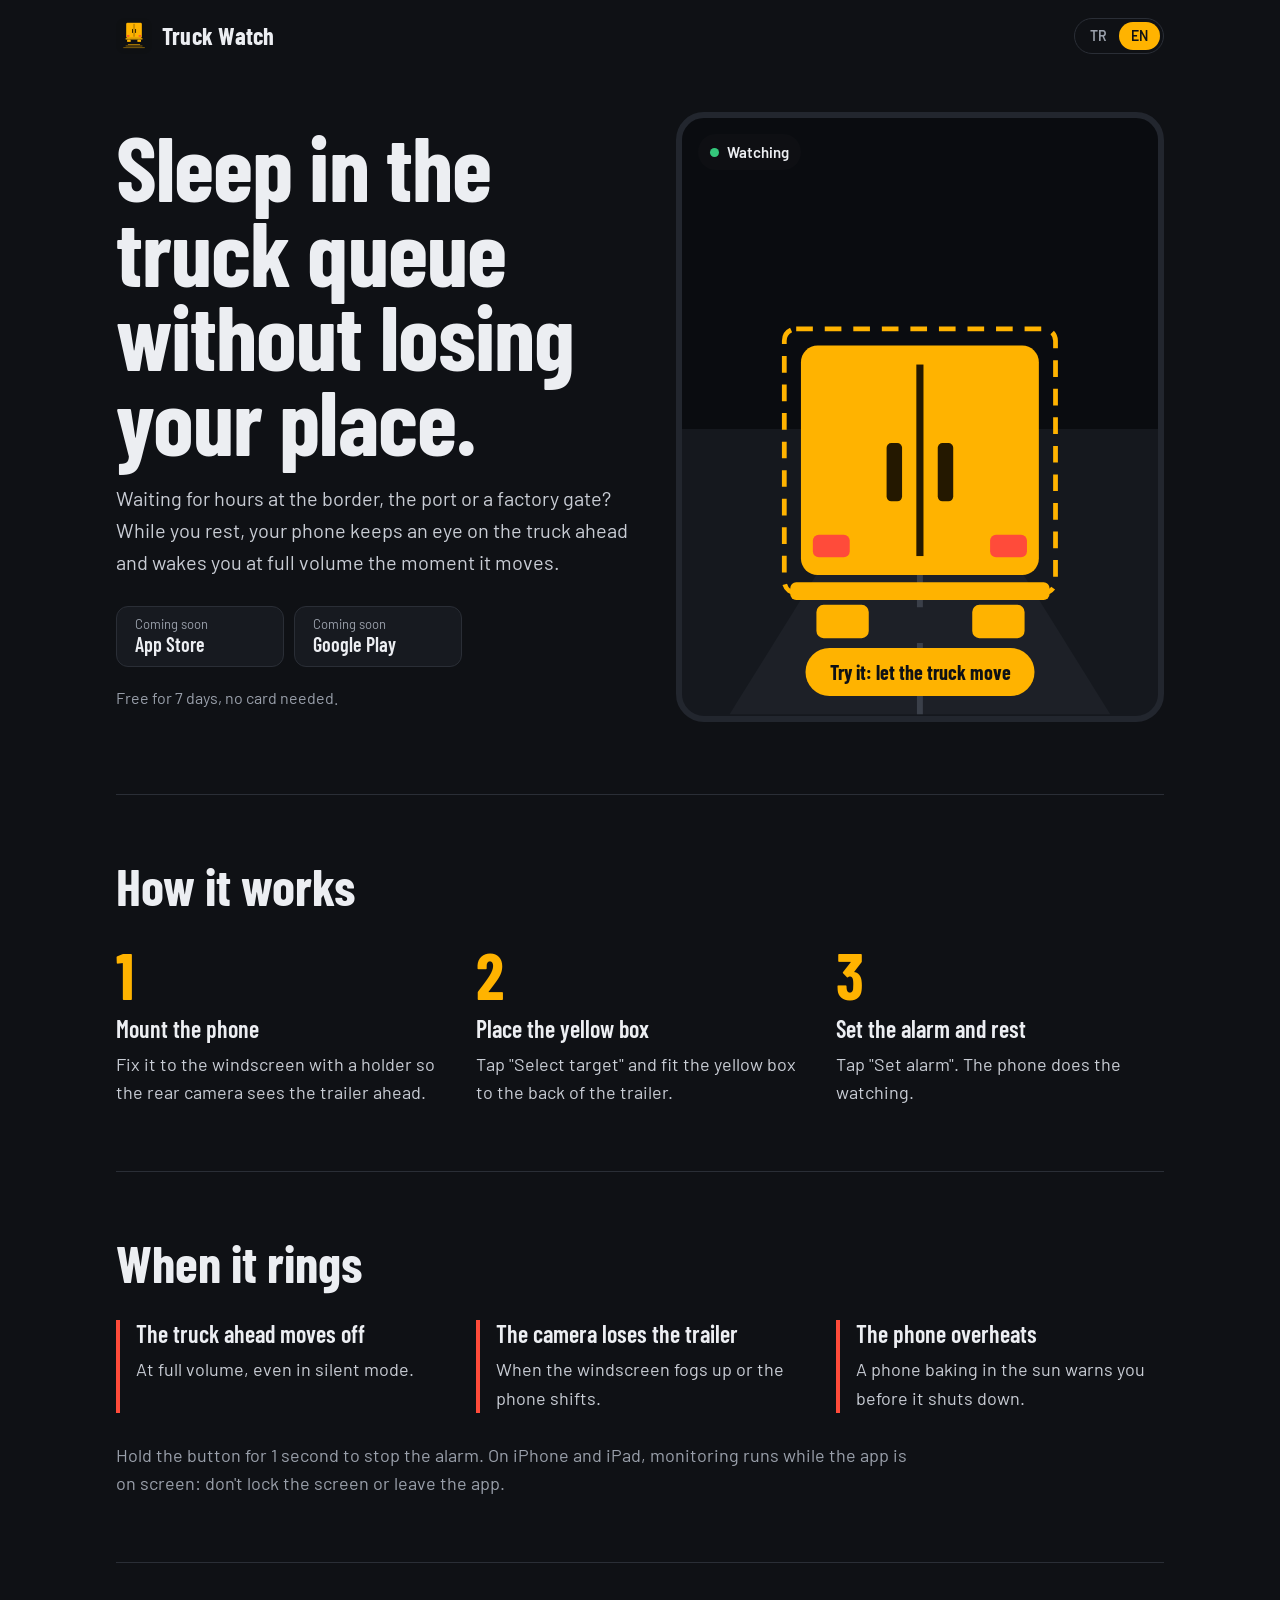
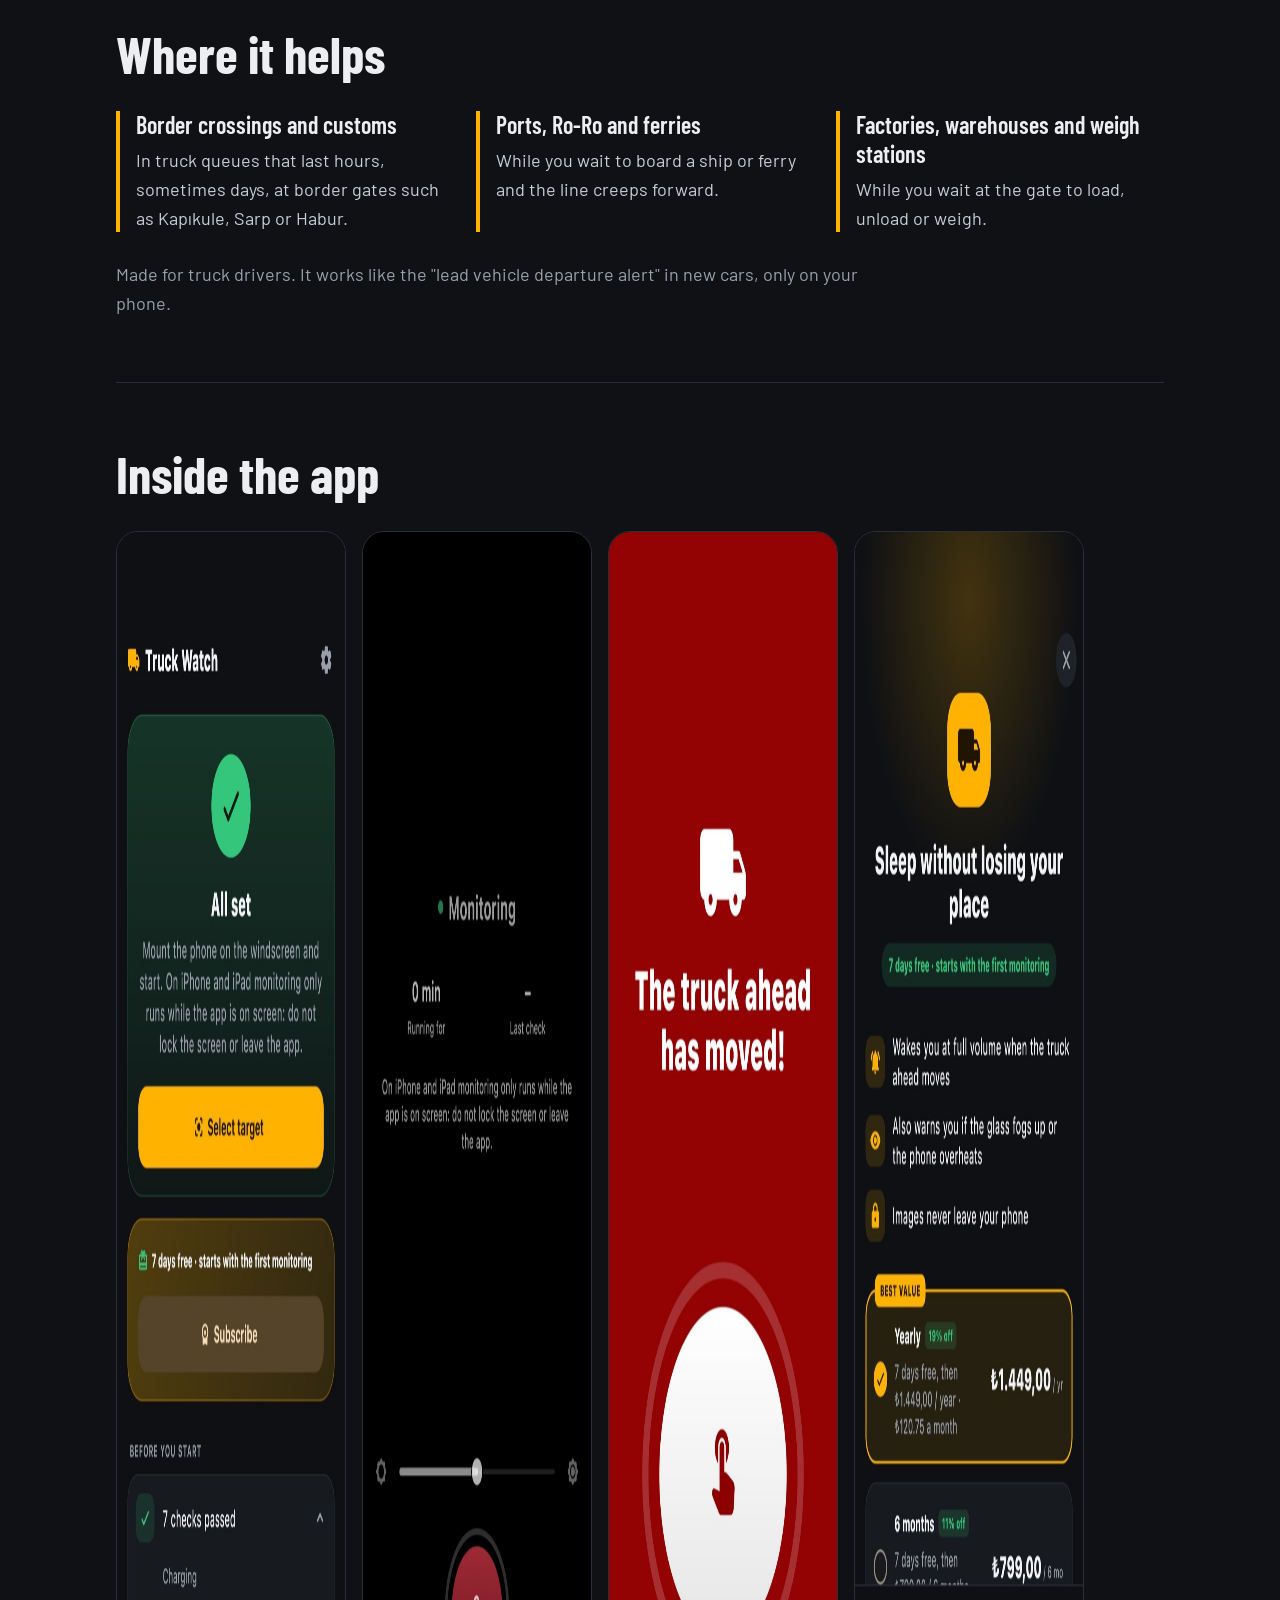
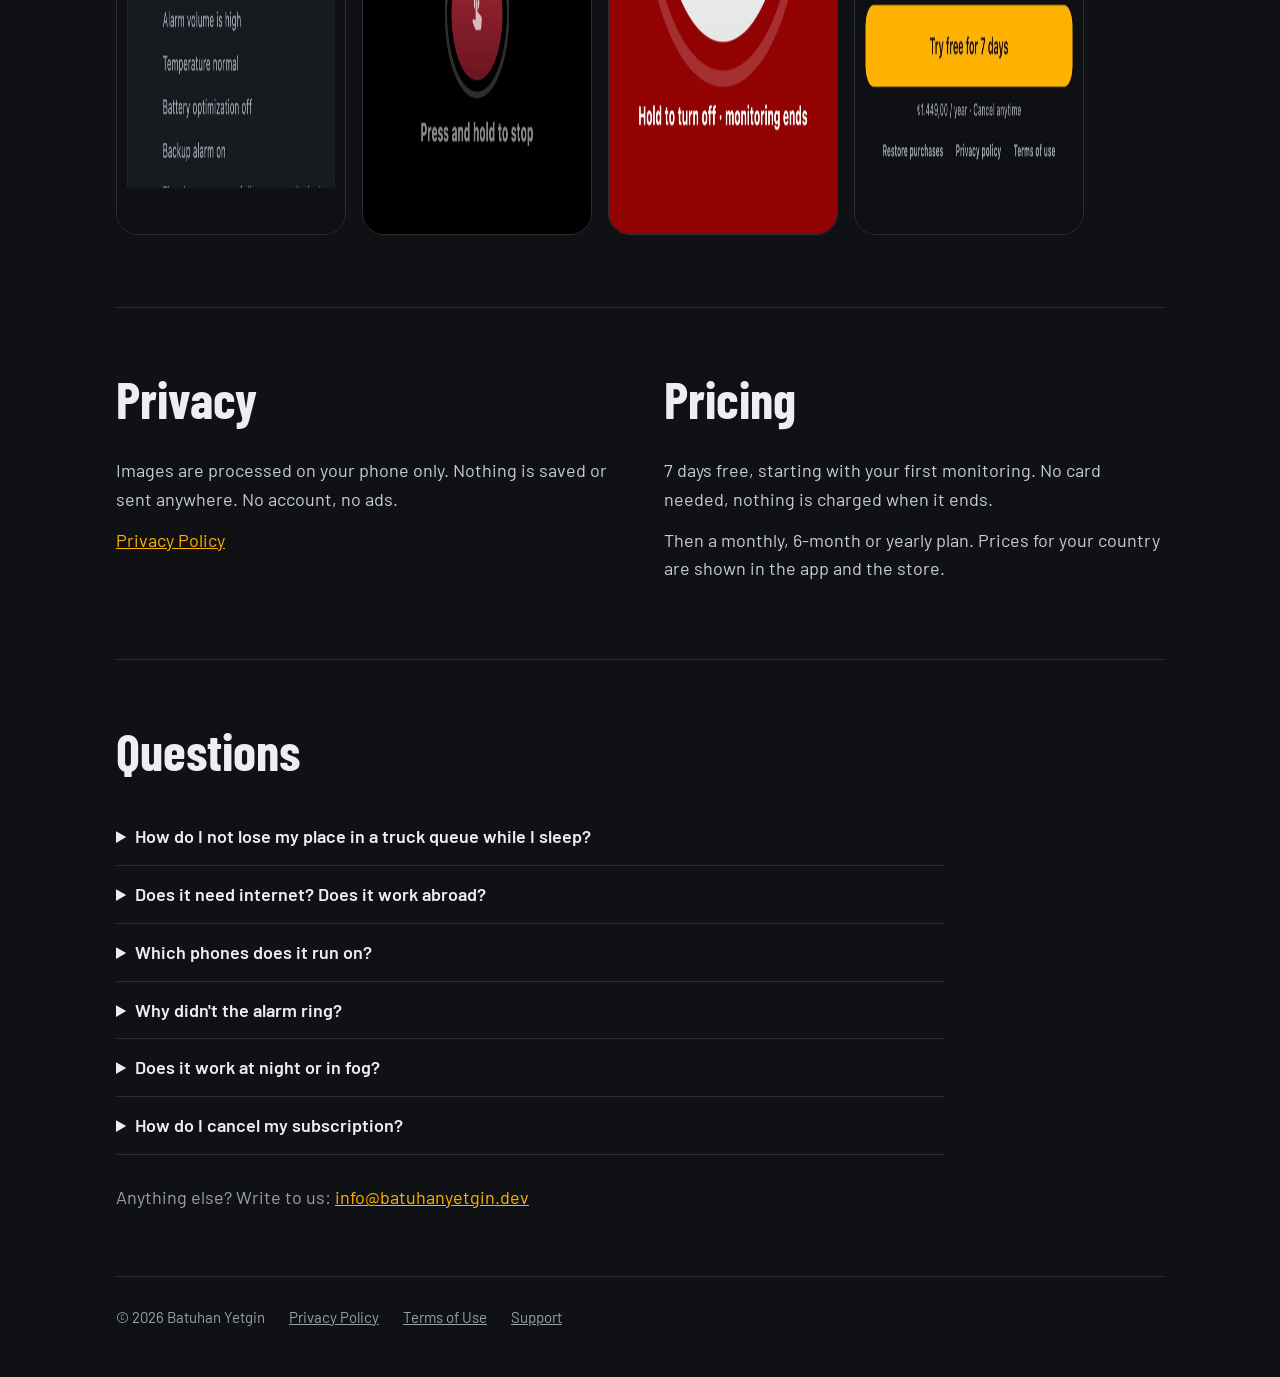
==== en/index.html @ f3105751 "SEO: TR ve EN ayrı sayfalar (hreflang), meta/OG etiketleri, JSON-LD, sitemap, robots, Nerelerde işe " ====
<!doctype html>
<html lang="en">
<head>
<meta charset="utf-8">
<meta name="viewport" content="width=device-width, initial-scale=1">
<title>Truck Watch: truck queue alarm that wakes you when the line moves</title>
<meta name="description" content="Waiting in a truck queue at the border, the port or a factory gate? Rest while your phone watches the truck ahead and wakes you at full volume the moment it moves. 7 days free.">
<link rel="canonical" href="https://tirsiratakip.com/en/">
<link rel="alternate" hreflang="tr" href="https://tirsiratakip.com/">
<link rel="alternate" hreflang="en" href="https://tirsiratakip.com/en/">
<link rel="alternate" hreflang="x-default" href="https://tirsiratakip.com/">
<meta property="og:type" content="website">
<meta property="og:locale" content="en_US">
<meta property="og:locale:alternate" content="tr_TR">
<meta property="og:site_name" content="Truck Watch">
<meta property="og:url" content="https://tirsiratakip.com/en/">
<meta property="og:title" content="Truck Watch: don't lose your place in line">
<meta property="og:description" content="Your phone watches the truck ahead and wakes you when it moves. For border, port and factory queues.">
<meta property="og:image" content="https://tirsiratakip.com/img/og-en.jpg">
<meta property="og:image:width" content="1024">
<meta property="og:image:height" content="500">
<meta name="twitter:card" content="summary_large_image">
<meta name="theme-color" content="#0f1115">
<link rel="icon" href="/favicon.png">
<link rel="apple-touch-icon" href="/apple-touch-icon.png">
<link rel="preconnect" href="https://fonts.googleapis.com">
<link rel="preconnect" href="https://fonts.gstatic.com" crossorigin>
<link href="https://fonts.googleapis.com/css2?family=Barlow+Condensed:wght@600;700&family=Barlow:wght@400;600&display=swap" rel="stylesheet">
<link rel="stylesheet" href="/style.css">
<script type="application/ld+json">
[{
  "@context": "https://schema.org",
  "@type": "MobileApplication",
  "name": "Truck Watch",
  "alternateName": ["Tır Sıra Takip", "Tır Takip"],
  "url": "https://tirsiratakip.com/en/",
  "image": "https://tirsiratakip.com/img/icon.png",
  "description": "An app that wakes truck drivers with a loud alarm when the vehicle ahead moves in a queue. For border, port and factory queues.",
  "applicationCategory": "UtilitiesApplication",
  "operatingSystem": "iOS 15+, Android 10+",
  "inLanguage": ["en", "tr"],
  "offers": {"@type": "Offer", "price": "0", "priceCurrency": "USD", "description": "7-day free trial, then a monthly, 6-month or yearly subscription"},
  "author": {"@type": "Person", "name": "Batuhan Yetgin"}
}, {
  "@context": "https://schema.org",
  "@type": "FAQPage",
  "mainEntity": [
    {"@type": "Question", "name": "How do I not lose my place in a truck queue while I sleep?",
     "acceptedAnswer": {"@type": "Answer", "text": "Mount your phone on the windscreen so the rear camera sees the truck ahead. Truck Watch watches the vehicle ahead and sounds a loud alarm the moment it moves, so you can rest without losing your place."}},
    {"@type": "Question", "name": "Does it need internet? Does it work abroad?",
     "acceptedAnswer": {"@type": "Answer", "text": "Monitoring works offline; images are processed on the phone. You don't need roaming at the border or abroad. Connecting once a week is enough to verify your subscription."}},
    {"@type": "Question", "name": "Which phones does it run on?",
     "acceptedAnswer": {"@type": "Answer", "text": "iPhone and iPad with iOS 15 or later, and Android 10 or later. On iPhone and iPad, monitoring runs while the app is on screen."}},
    {"@type": "Question", "name": "Why didn't the alarm ring?",
     "acceptedAnswer": {"@type": "Answer", "text": "Make sure the phone is charging, the volume is up and the yellow box sits on the trailer. The Before you start list in the app shows what is missing."}},
    {"@type": "Question", "name": "Does it work at night or in fog?",
     "acceptedAnswer": {"@type": "Answer", "text": "Darkness, fog or a dirty windscreen can weaken the image. If the camera loses sight of the trailer, the alarm rings to warn you."}},
    {"@type": "Question", "name": "How do I cancel my subscription?",
     "acceptedAnswer": {"@type": "Answer", "text": "On iPhone: Settings, your name, Subscriptions. On Android: Google Play, Profile, Payments and subscriptions. Cancellation takes effect at the end of the period."}}
  ]
}]
</script>
</head>
<body>
<div class="wrap">

<header class="bar">
  <a class="brand" href="/en/"><img src="/img/icon.png" alt="" width="36" height="36">Truck Watch</a>
  <nav class="lang" aria-label="Language"><a href="/" hreflang="tr" lang="tr">TR</a><a href="/en/" aria-current="page">EN</a></nav>
</header>

<main>
<div class="hero">
  <div>
    <h1>Sleep in the truck queue without losing your place.</h1>
    <p class="lede">Waiting for hours at the border, the port or a factory gate? While you rest, your phone keeps an eye on the truck ahead and wakes you at full volume the moment it moves.</p>
    <!-- Swap each span for <a class="store" href="..."> once the app is live in that store. -->
    <div class="stores">
      <span class="store"><small>Coming soon</small><b>App Store</b></span>
      <span class="store"><small>Coming soon</small><b>Google Play</b></span>
    </div>
    <p class="trial">Free for 7 days, no card needed.</p>
  </div>

  <div class="scene" id="scene">
    <svg viewBox="0 0 400 500" aria-hidden="true">
      <path d="M40 500 L188 262 L212 262 L360 500 Z" fill="#1d2027"/>
      <path d="M200 270 V290 M200 310 V340 M200 365 V410 M200 440 V500" stroke="#3a3f49" stroke-width="5"/>
      <g class="trailer">
        <rect x="100" y="190" width="200" height="193" rx="14" fill="#ffb300"/>
        <rect x="197" y="206" width="6" height="161" fill="#241800"/>
        <rect x="172" y="272" width="13" height="49" rx="4" fill="#241800"/>
        <rect x="215" y="272" width="13" height="49" rx="4" fill="#241800"/>
        <rect x="110" y="349" width="31" height="19" rx="5" fill="#ff4b3a"/>
        <rect x="259" y="349" width="31" height="19" rx="5" fill="#ff4b3a"/>
        <rect x="91" y="389" width="218" height="15" rx="5" fill="#ffb300"/>
        <rect x="113" y="408" width="44" height="28" rx="6" fill="#ffb300"/>
        <rect x="244" y="408" width="44" height="28" rx="6" fill="#ffb300"/>
      </g>
      <rect class="target" x="86" y="176" width="228" height="222" rx="10" fill="none" stroke="#ffb300" stroke-width="4" stroke-dasharray="14 10"/>
    </svg>
    <div class="chip"><i></i>Watching</div>
    <button class="try" id="try">Try it: let the truck move</button>
    <div class="alarm" role="alert">
      <svg width="72" height="56" viewBox="0 0 24 18" aria-hidden="true"><path fill="#fff" d="M2 0h11a2 2 0 0 1 2 2v2h3.5a1 1 0 0 1 .8.4l3.5 4.6a1 1 0 0 1 .2.6V14a1 1 0 0 1-1 1h-1a3 3 0 0 1-6 0H9a3 3 0 0 1-6 0H2a2 2 0 0 1-2-2V2a2 2 0 0 1 2-2Zm13 6v3h5.2l-2.3-3H15ZM6 13.5a1.5 1.5 0 1 0 0 3 1.5 1.5 0 0 0 0-3Zm12 0a1.5 1.5 0 1 0 0 3 1.5 1.5 0 0 0 0-3Z"/></svg>
      <strong>The truck ahead moved!</strong>
      <button id="stop">Stop alarm</button>
    </div>
  </div>
</div>

<section>
  <h2>How it works</h2>
  <ol class="steps">
    <li>
      <h3>Mount the phone</h3>
      <p>Fix it to the windscreen with a holder so the rear camera sees the trailer ahead.</p>
    </li>
    <li>
      <h3>Place the yellow box</h3>
      <p>Tap "Select target" and fit the yellow box to the back of the trailer.</p>
    </li>
    <li>
      <h3>Set the alarm and rest</h3>
      <p>Tap "Set alarm". The phone does the watching.</p>
    </li>
  </ol>
</section>

<section>
  <h2>When it rings</h2>
  <ul class="rings">
    <li>
      <h3>The truck ahead moves off</h3>
      <p>At full volume, even in silent mode.</p>
    </li>
    <li>
      <h3>The camera loses the trailer</h3>
      <p>When the windscreen fogs up or the phone shifts.</p>
    </li>
    <li>
      <h3>The phone overheats</h3>
      <p>A phone baking in the sun warns you before it shuts down.</p>
    </li>
  </ul>
  <p class="note">Hold the button for 1 second to stop the alarm. On iPhone and iPad, monitoring runs while the app is on screen: don't lock the screen or leave the app.</p>
</section>

<section>
  <h2>Where it helps</h2>
  <ul class="places">
    <li>
      <h3>Border crossings and customs</h3>
      <p>In truck queues that last hours, sometimes days, at border gates such as Kapıkule, Sarp or Habur.</p>
    </li>
    <li>
      <h3>Ports, Ro-Ro and ferries</h3>
      <p>While you wait to board a ship or ferry and the line creeps forward.</p>
    </li>
    <li>
      <h3>Factories, warehouses and weigh stations</h3>
      <p>While you wait at the gate to load, unload or weigh.</p>
    </li>
  </ul>
  <p class="note">Made for truck drivers. It works like the "lead vehicle departure alert" in new cars, only on your phone.</p>
</section>

<section>
  <h2>Inside the app</h2>
  <div class="shots">
    <img src="/img/en_2.jpg" width="600" height="1304" loading="lazy" alt="Truck Watch home screen: all set, Select target button and pre-alarm checks">
    <img src="/img/en_3.jpg" width="600" height="1304" loading="lazy" alt="Monitoring screen: watching the truck ahead, duration and last check">
    <img src="/img/en_1.jpg" width="600" height="1304" loading="lazy" alt="Alarm screen: the truck ahead moved">
    <img src="/img/en_4.jpg" width="600" height="1304" loading="lazy" alt="Subscription screen: 7-day free trial and plans">
  </div>
</section>

<section class="split">
  <div>
    <h2>Privacy</h2>
    <p>Images are processed on your phone only. Nothing is saved or sent anywhere. No account, no ads.</p>
    <p><a href="/privacy.html?lang=en">Privacy Policy</a></p>
  </div>
  <div>
    <h2>Pricing</h2>
    <p>7 days free, starting with your first monitoring. No card needed, nothing is charged when it ends.</p>
    <p>Then a monthly, 6-month or yearly plan. Prices for your country are shown in the app and the store.</p>
  </div>
</section>

<section id="support">
  <h2>Questions</h2>
  <details>
    <summary>How do I not lose my place in a truck queue while I sleep?</summary>
    <p>Mount your phone on the windscreen so the rear camera sees the truck ahead. Truck Watch watches the vehicle ahead and sounds a loud alarm the moment it moves, so you can rest without losing your place.</p>
  </details>
  <details>
    <summary>Does it need internet? Does it work abroad?</summary>
    <p>Monitoring works offline; images are processed on the phone. You don't need roaming at the border or abroad. Connecting once a week is enough to verify your subscription.</p>
  </details>
  <details>
    <summary>Which phones does it run on?</summary>
    <p>iPhone and iPad with iOS 15 or later, and Android 10 or later. On iPhone and iPad, monitoring runs while the app is on screen.</p>
  </details>
  <details>
    <summary>Why didn't the alarm ring?</summary>
    <p>Make sure the phone is charging, the volume is up and the yellow box sits on the trailer. The "Before you start" list in the app shows what is missing.</p>
  </details>
  <details>
    <summary>Does it work at night or in fog?</summary>
    <p>Darkness, fog or a dirty windscreen can weaken the image. If the camera loses sight of the trailer, the alarm rings to warn you.</p>
  </details>
  <details>
    <summary>How do I cancel my subscription?</summary>
    <p>On iPhone: Settings → your name → Subscriptions. On Android: Google Play → Profile → Payments &amp; subscriptions. Cancellation takes effect at the end of the period.</p>
  </details>
  <p class="note">Anything else? Write to us: <a href="mailto:info@batuhanyetgin.dev">info@batuhanyetgin.dev</a></p>
</section>
</main>

<footer>
  <span>© 2026 Batuhan Yetgin</span>
  <a href="/privacy.html?lang=en">Privacy Policy</a>
  <a href="/terms.html?lang=en">Terms of Use</a>
  <a href="#support">Support</a>
</footer>
</div>

<script src="/demo.js"></script>
</body>
</html>
---- style.css ----
:root {
  --night: #0f1115;
  --cab: #171a20;
  --line: #2a2e36;
  --text: #eceef2;
  --muted: #9aa0ab;
  --amber: #ffb300;
  --amber-dim: #7a5a08;
  --tail: #ff4b3a;
  --alarm: #930000;
  --ok: #34c77b;
  --display: "Barlow Condensed", "Arial Narrow", sans-serif;
  --body: "Barlow", -apple-system, "Segoe UI", Roboto, sans-serif;
  color-scheme: dark;
}
* { box-sizing: border-box; }
html { scroll-behavior: smooth; }
body {
  margin: 0;
  background: var(--night);
  color: var(--text);
  font: 18px/1.6 var(--body);
  -webkit-font-smoothing: antialiased;
}
a { color: var(--amber); }
a:focus-visible, button:focus-visible { outline: 3px solid var(--amber); outline-offset: 3px; }
img { display: block; max-width: 100%; }
html[data-lang="tr"] [lang="en"]:not(html),
html[data-lang="en"] [lang="tr"]:not(html) { display: none !important; }

.wrap { max-width: 1080px; margin: 0 auto; padding: 0 16px; }

/* top bar */
.bar { display: flex; align-items: center; justify-content: space-between; gap: 12px; padding: 18px 0; }
.brand { display: flex; align-items: center; gap: 10px; color: var(--text); text-decoration: none;
  font: 700 24px/1 var(--display); letter-spacing: .01em; }
.brand img { width: 36px; height: 36px; border-radius: 9px; }
.lang { display: flex; border: 1px solid var(--line); border-radius: 999px; padding: 3px; }
.lang button, .lang a { border: 0; text-decoration: none; background: none; color: var(--muted); font: 600 14px/1 var(--body);
  padding: 7px 12px; border-radius: 999px; cursor: pointer; }
.lang button[aria-pressed="true"], .lang a[aria-current] { background: var(--amber); color: var(--night); }

/* hero */
.hero { display: grid; grid-template-columns: 1.05fr 1fr; gap: 48px; align-items: center; padding: 40px 0 72px; }
h1 { font: 700 clamp(48px, 8vw, 92px)/.92 var(--display); margin: 0 0 20px; letter-spacing: -.01em; }
.lede { font-size: 20px; color: #c9cdd5; max-width: 34em; margin: 0 0 28px; }
.stores { display: flex; flex-wrap: wrap; gap: 10px; }
.store { display: inline-flex; flex-direction: column; justify-content: center; min-width: 168px;
  padding: 10px 18px; border-radius: 12px; border: 1px solid var(--line); background: var(--cab);
  color: var(--text); text-decoration: none; line-height: 1.2; }
.store small { color: var(--muted); font-size: 13px; }
.store b { font: 600 20px/1.2 var(--display); }
a.store:hover { border-color: var(--amber); }
.trial { margin: 18px 0 0; color: var(--muted); font-size: 16px; }

/* windscreen scene */
.scene { position: relative; aspect-ratio: 4 / 5; border-radius: 28px; overflow: hidden;
  background: linear-gradient(#0a0c10 0 52%, #15181e 52% 100%); border: 6px solid #22262e; }
.scene > svg { position: absolute; inset: 0; width: 100%; height: 100%; }
.trailer { transform-box: view-box; transform-origin: 200px 300px; transition: transform 1.8s cubic-bezier(.45,0,.55,1); }
.scene.gone .trailer { transform: translateY(-52px) scale(.42); }
.target { transition: opacity .3s; }
.scene.gone .target { opacity: 0; }
.chip { position: absolute; top: 16px; left: 16px; display: flex; align-items: center; gap: 8px;
  padding: 6px 12px; border-radius: 999px; background: rgba(15,17,21,.8); font-size: 15px; font-weight: 600; }
.chip i { width: 9px; height: 9px; border-radius: 50%; background: var(--ok); }
.try { position: absolute; left: 50%; bottom: 20px; transform: translateX(-50%); white-space: nowrap;
  border: 0; border-radius: 999px; padding: 14px 24px; background: var(--amber); color: var(--night);
  font: 700 20px/1 var(--display); cursor: pointer; }
.alarm { position: absolute; inset: 0; display: flex; flex-direction: column; align-items: center; justify-content: center;
  gap: 22px; padding: 24px; background: var(--alarm); text-align: center; opacity: 0; visibility: hidden; transition: opacity .25s; }
.scene.ring .alarm { opacity: 1; visibility: visible; animation: flash 1s steps(1) 3; }
@keyframes flash { 50% { background: #b30000; } }
.alarm strong { font: 700 clamp(34px, 5vw, 48px)/1 var(--display); }
.alarm button { border: 0; border-radius: 999px; padding: 14px 26px; background: #fff; color: var(--alarm);
  font: 700 18px/1 var(--body); cursor: pointer; }

/* sections */
section { padding: 64px 0; border-top: 1px solid var(--line); }
h2 { font: 700 clamp(34px, 5vw, 52px)/1 var(--display); margin: 0 0 32px; }
h3 { font: 600 24px/1.2 var(--display); margin: 0 0 6px; }
.steps { list-style: none; counter-reset: s; margin: 0; padding: 0; display: grid; grid-template-columns: repeat(3, 1fr); gap: 32px; }
.steps li { counter-increment: s; }
.steps li::before { content: counter(s); display: block; font: 700 64px/1 var(--display); color: var(--amber); margin-bottom: 8px; }
.steps p, .rings p, .places p { margin: 0; color: #c9cdd5; }

.rings, .places { display: grid; grid-template-columns: repeat(3, 1fr); gap: 32px; margin: 0; padding: 0; list-style: none; }
.rings li { border-left: 4px solid var(--tail); padding-left: 16px; }
.places li { border-left: 4px solid var(--amber); padding-left: 16px; }
.note { margin: 28px 0 0; color: var(--muted); max-width: 44em; }

.shots { display: flex; gap: 16px; overflow-x: auto; scroll-snap-type: x mandatory; padding-bottom: 8px; }
.shots img { width: 230px; flex: none; border-radius: 22px; border: 1px solid var(--line); scroll-snap-align: start; }

.split { display: grid; grid-template-columns: 1fr 1fr; gap: 48px; }
.split p { color: #c9cdd5; margin: 0 0 12px; }
.prices { list-style: none; padding: 0; margin: 12px 0 0; }
.prices li { display: flex; justify-content: space-between; padding: 10px 0; border-bottom: 1px solid var(--line); }
.prices b { font: 600 22px/1.2 var(--display); }

details { border-bottom: 1px solid var(--line); padding: 14px 0; max-width: 46em; }
summary { cursor: pointer; font-weight: 600; }
details p { color: #c9cdd5; margin: 10px 0 0; }

footer { border-top: 1px solid var(--line); padding: 28px 0 48px; color: var(--muted); font-size: 15px;
  display: flex; flex-wrap: wrap; gap: 8px 24px; }
footer a { color: var(--muted); }

/* legal pages */
.doc { max-width: 720px; padding-bottom: 48px; }
.doc h1 { font-size: clamp(44px, 7vw, 64px); margin-top: 24px; }
.doc h2 { font-size: 26px; margin: 32px 0 6px; }
.doc p, .doc li { color: #c9cdd5; }
.date { color: var(--muted) !important; }
.warn { border-left: 4px solid var(--tail); padding: 2px 0 2px 16px; }

@media (max-width: 820px) {
  .hero, .split { grid-template-columns: 1fr; gap: 36px; }
  .hero { padding-top: 16px; }
  .scene { max-width: 420px; width: 100%; margin: 0 auto; }
  .steps, .rings, .places { grid-template-columns: 1fr; gap: 24px; }
}
@media (prefers-reduced-motion: reduce) {
  html { scroll-behavior: auto; }
  .trailer, .target, .alarm { transition: none; }
  .scene.ring .alarm { animation: none; }
}
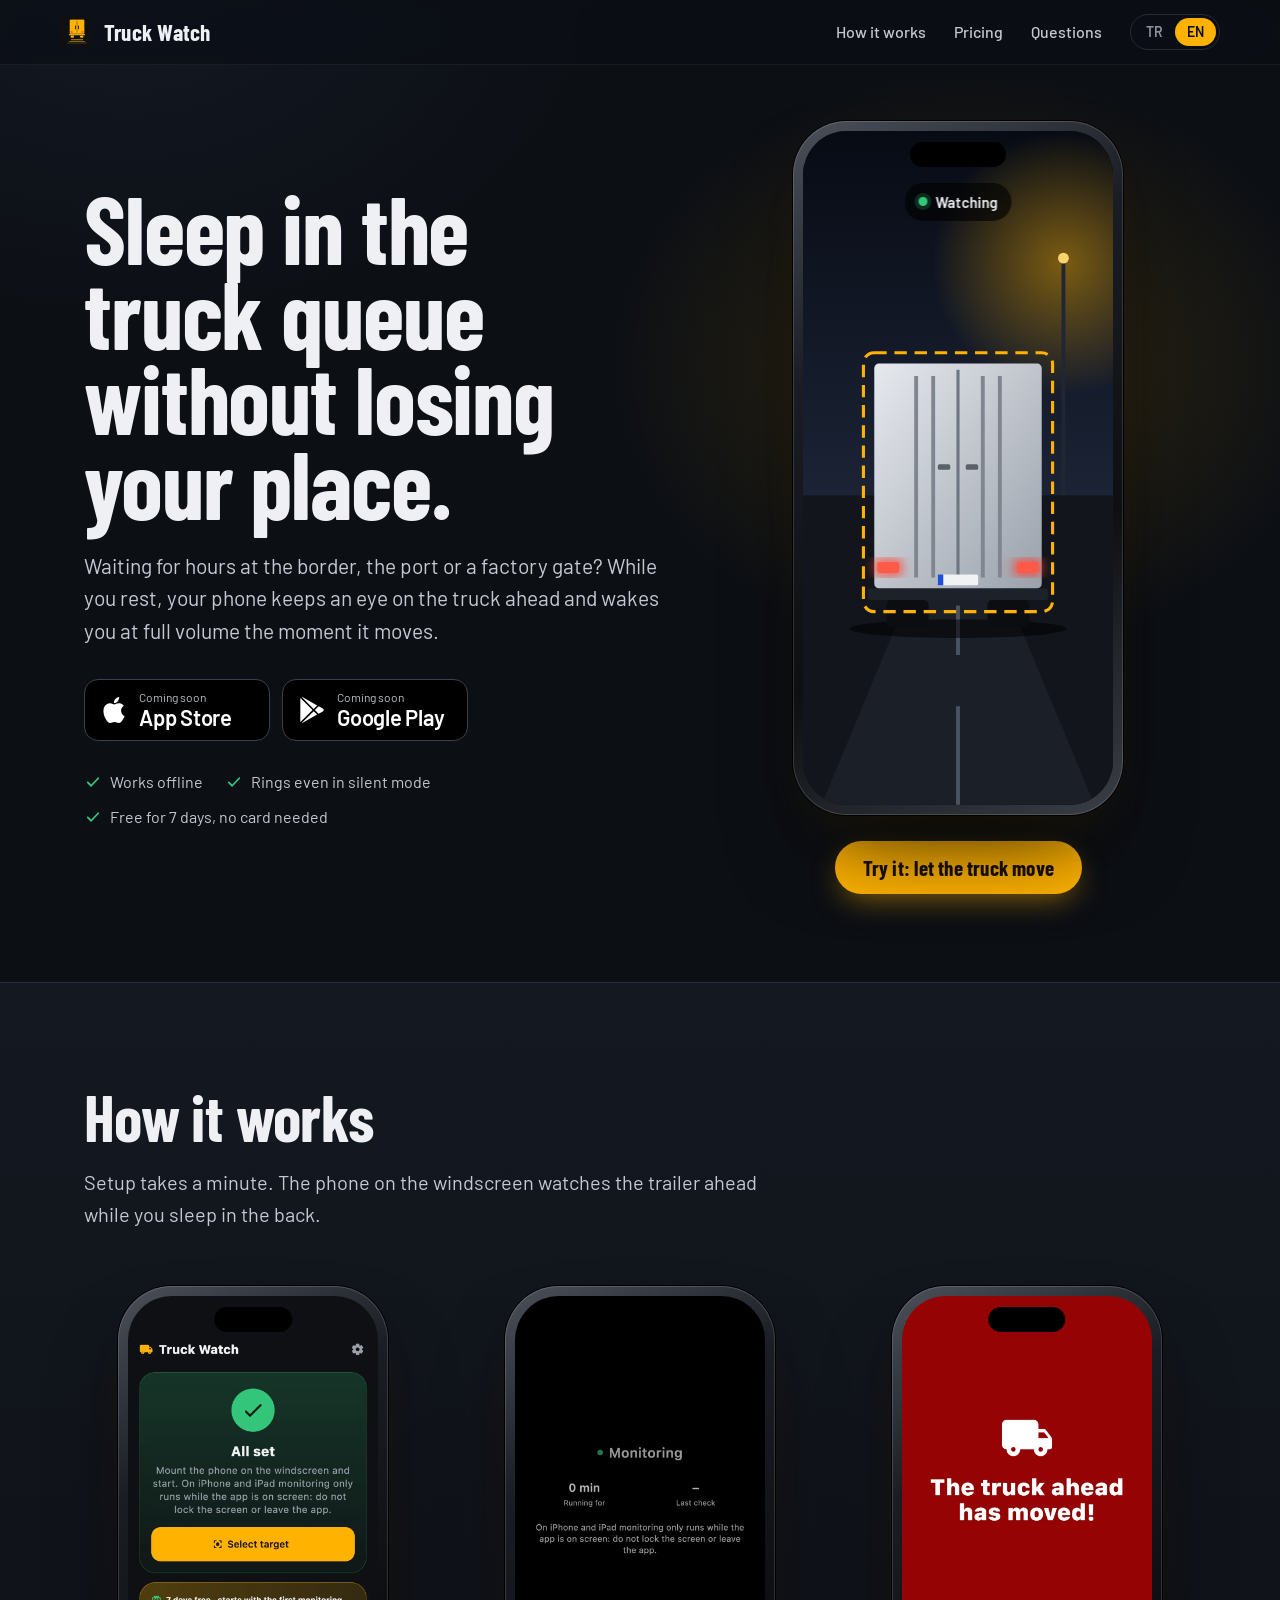
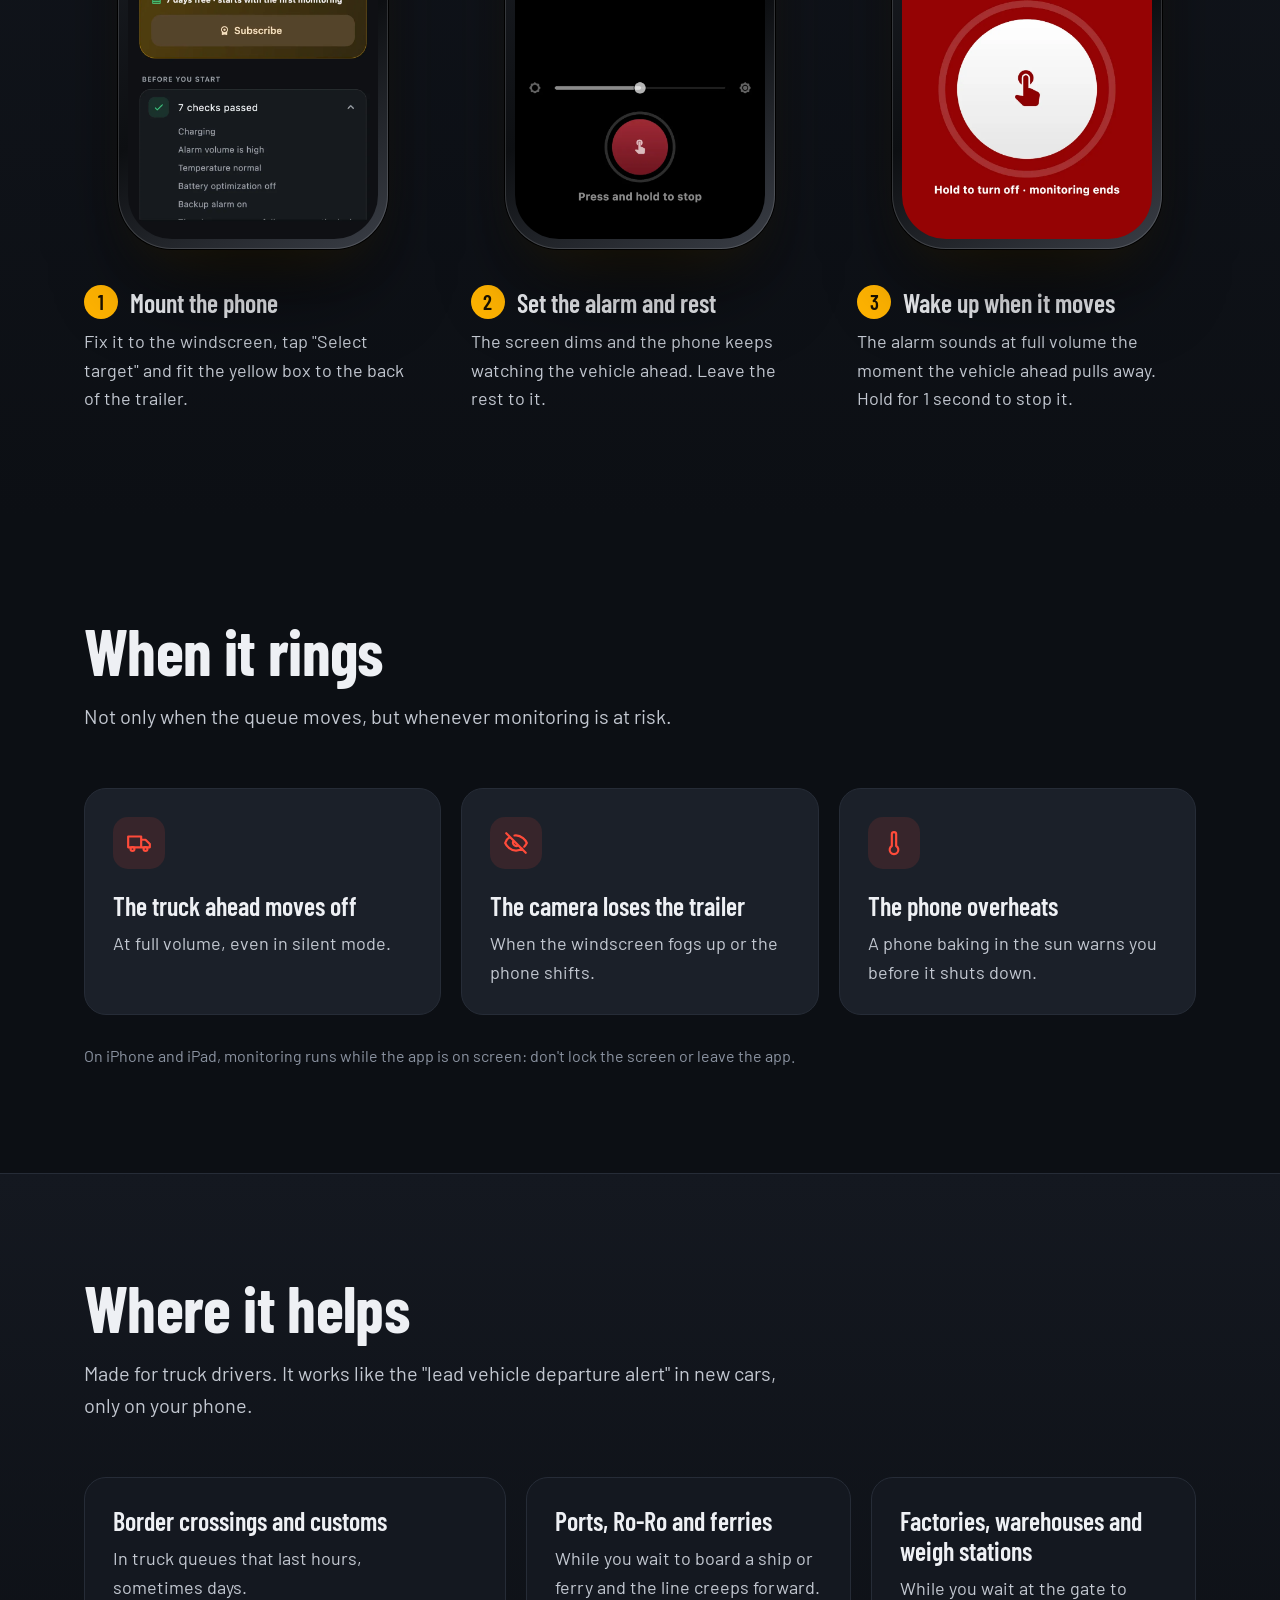
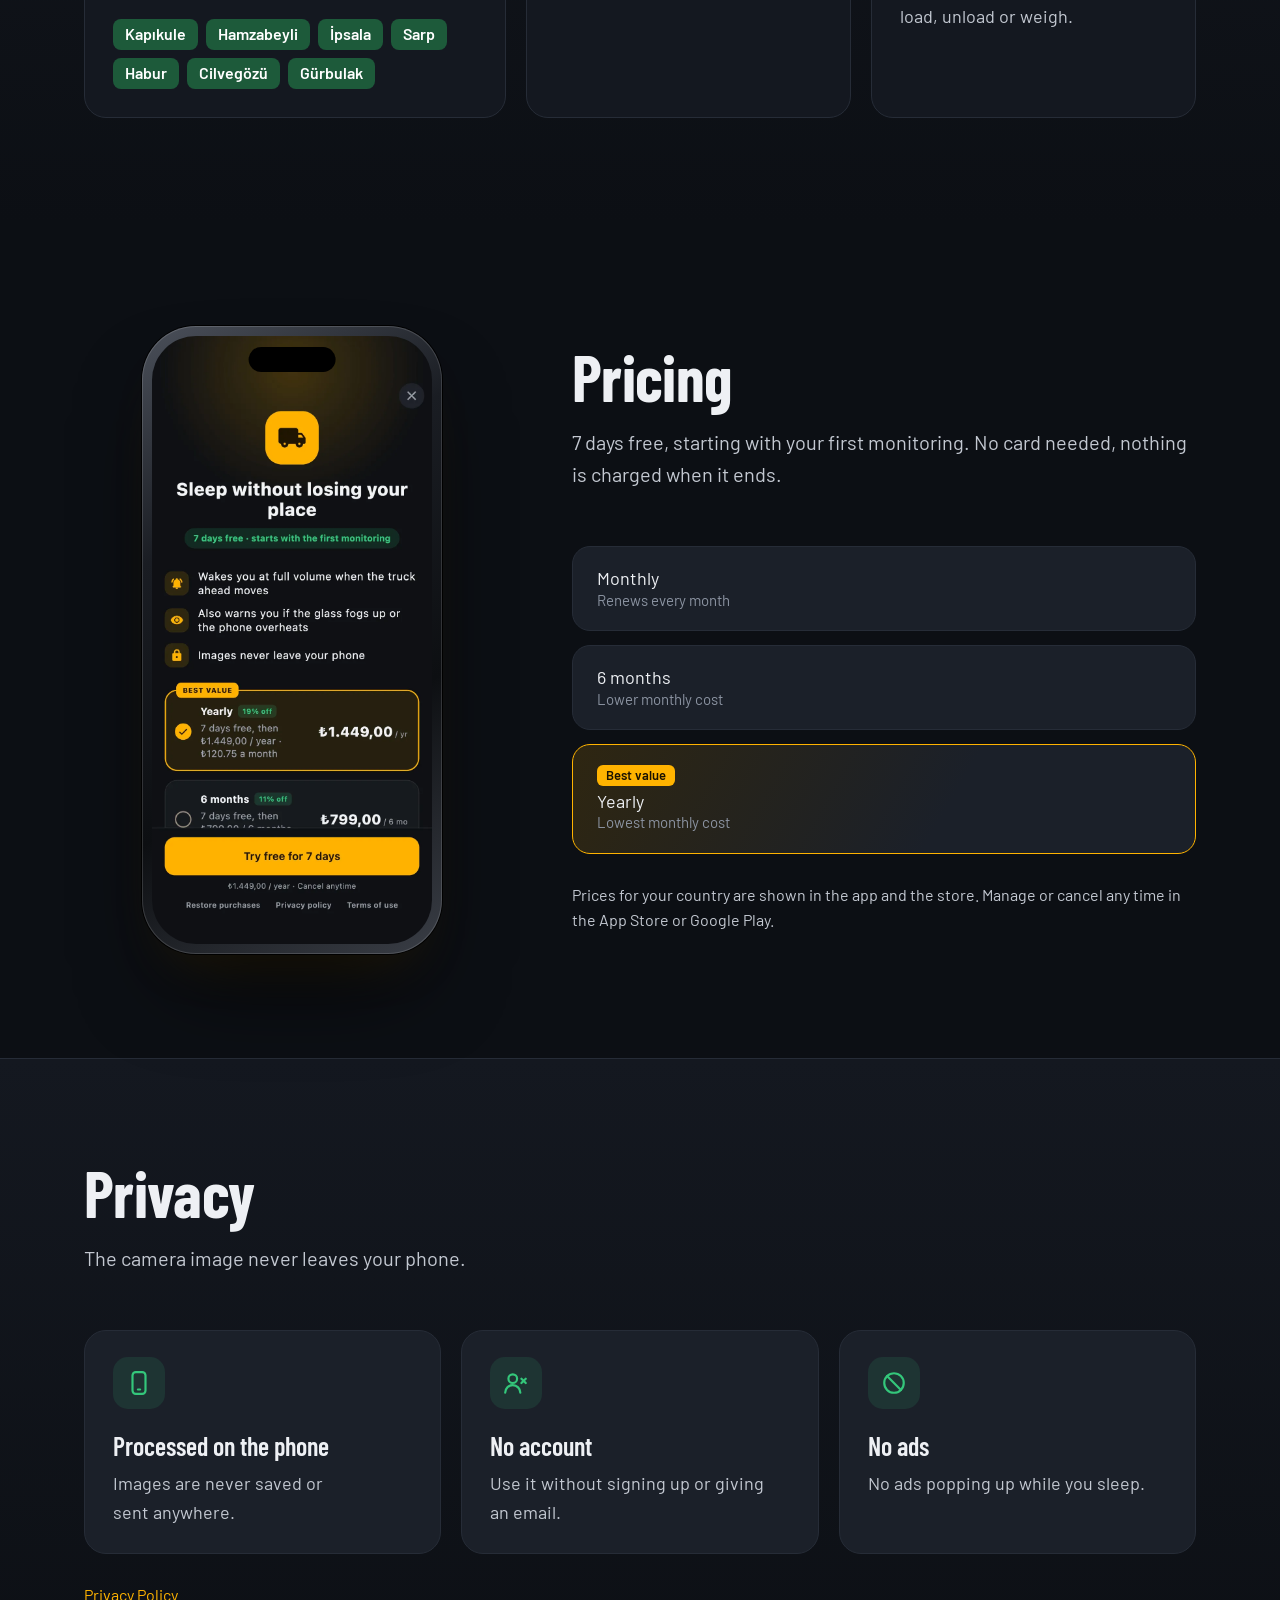
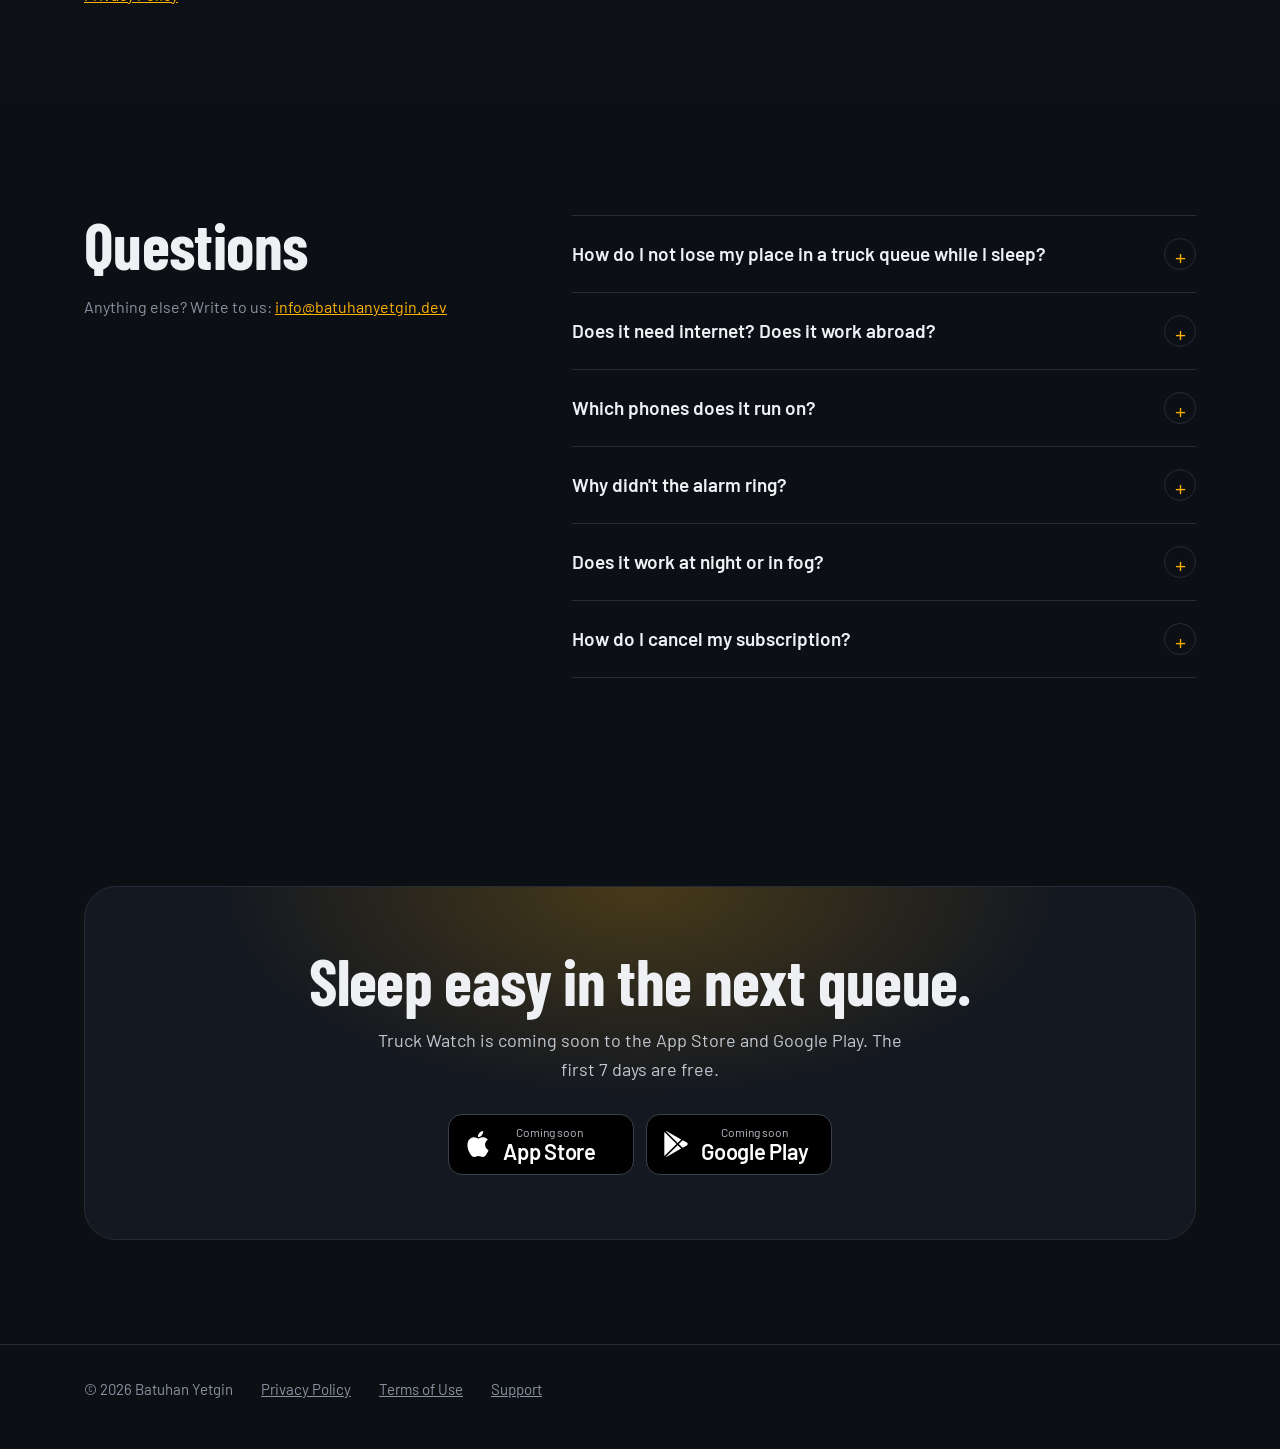
==== commit 440fb63a: "Premium tasarım: telefon çerçeveleri, gerçek oranlı ekran görüntüleri (WebP), mağaza rozetleri, plan" ====
--- a/en/index.html
+++ b/en/index.html
@@ -3,6 +3,8 @@
 <head>
 <meta charset="utf-8">
 <meta name="viewport" content="width=device-width, initial-scale=1">
+<meta name="color-scheme" content="dark">
+<meta name="darkreader-lock">
 <title>Truck Watch: truck queue alarm that wakes you when the line moves</title>
 <meta name="description" content="Waiting in a truck queue at the border, the port or a factory gate? Rest while your phone watches the truck ahead and wakes you at full volume the moment it moves. 7 days free.">
 <link rel="canonical" href="https://tirsiratakip.com/en/">
@@ -25,7 +27,7 @@
 <link rel="apple-touch-icon" href="/apple-touch-icon.png">
 <link rel="preconnect" href="https://fonts.googleapis.com">
 <link rel="preconnect" href="https://fonts.gstatic.com" crossorigin>
-<link href="https://fonts.googleapis.com/css2?family=Barlow+Condensed:wght@600;700&family=Barlow:wght@400;600&display=swap" rel="stylesheet">
+<link href="https://fonts.googleapis.com/css2?family=Barlow+Condensed:wght@600;700&family=Barlow:wght@400;500;600&display=swap" rel="stylesheet">
 <link rel="stylesheet" href="/style.css">
 <script type="application/ld+json">
 [{
@@ -62,169 +64,244 @@
 </script>
 </head>
 <body>
-<div class="wrap">
-
-<header class="bar">
-  <a class="brand" href="/en/"><img src="/img/icon.png" alt="" width="36" height="36">Truck Watch</a>
-  <nav class="lang" aria-label="Language"><a href="/" hreflang="tr" lang="tr">TR</a><a href="/en/" aria-current="page">EN</a></nav>
+<header class="top">
+  <div class="wrap bar">
+    <a class="brand" href="/en/"><img src="/img/icon.png" alt="" width="34" height="34">Truck Watch</a>
+    <div class="links">
+      <a href="#how">How it works</a>
+      <a href="#pricing">Pricing</a>
+      <a href="#support">Questions</a>
+      <nav class="lang" aria-label="Language"><a href="/" hreflang="tr" lang="tr">TR</a><a href="/en/" aria-current="page">EN</a></nav>
+    </div>
+  </div>
 </header>
 
 <main>
 <div class="hero">
-  <div>
-    <h1>Sleep in the truck queue without losing your place.</h1>
-    <p class="lede">Waiting for hours at the border, the port or a factory gate? While you rest, your phone keeps an eye on the truck ahead and wakes you at full volume the moment it moves.</p>
-    <!-- Swap each span for <a class="store" href="..."> once the app is live in that store. -->
-    <div class="stores">
-      <span class="store"><small>Coming soon</small><b>App Store</b></span>
-      <span class="store"><small>Coming soon</small><b>Google Play</b></span>
-    </div>
-    <p class="trial">Free for 7 days, no card needed.</p>
-  </div>
-
-  <div class="scene" id="scene">
-    <svg viewBox="0 0 400 500" aria-hidden="true">
-      <path d="M40 500 L188 262 L212 262 L360 500 Z" fill="#1d2027"/>
-      <path d="M200 270 V290 M200 310 V340 M200 365 V410 M200 440 V500" stroke="#3a3f49" stroke-width="5"/>
-      <g class="trailer">
-        <rect x="100" y="190" width="200" height="193" rx="14" fill="#ffb300"/>
-        <rect x="197" y="206" width="6" height="161" fill="#241800"/>
-        <rect x="172" y="272" width="13" height="49" rx="4" fill="#241800"/>
-        <rect x="215" y="272" width="13" height="49" rx="4" fill="#241800"/>
-        <rect x="110" y="349" width="31" height="19" rx="5" fill="#ff4b3a"/>
-        <rect x="259" y="349" width="31" height="19" rx="5" fill="#ff4b3a"/>
-        <rect x="91" y="389" width="218" height="15" rx="5" fill="#ffb300"/>
-        <rect x="113" y="408" width="44" height="28" rx="6" fill="#ffb300"/>
-        <rect x="244" y="408" width="44" height="28" rx="6" fill="#ffb300"/>
-      </g>
-      <rect class="target" x="86" y="176" width="228" height="222" rx="10" fill="none" stroke="#ffb300" stroke-width="4" stroke-dasharray="14 10"/>
-    </svg>
-    <div class="chip"><i></i>Watching</div>
-    <button class="try" id="try">Try it: let the truck move</button>
-    <div class="alarm" role="alert">
-      <svg width="72" height="56" viewBox="0 0 24 18" aria-hidden="true"><path fill="#fff" d="M2 0h11a2 2 0 0 1 2 2v2h3.5a1 1 0 0 1 .8.4l3.5 4.6a1 1 0 0 1 .2.6V14a1 1 0 0 1-1 1h-1a3 3 0 0 1-6 0H9a3 3 0 0 1-6 0H2a2 2 0 0 1-2-2V2a2 2 0 0 1 2-2Zm13 6v3h5.2l-2.3-3H15ZM6 13.5a1.5 1.5 0 1 0 0 3 1.5 1.5 0 0 0 0-3Zm12 0a1.5 1.5 0 1 0 0 3 1.5 1.5 0 0 0 0-3Z"/></svg>
-      <strong>The truck ahead moved!</strong>
-      <button id="stop">Stop alarm</button>
+  <div class="wrap">
+    <div>
+      <h1>Sleep in the truck queue without losing your place.</h1>
+      <p class="lede">Waiting for hours at the border, the port or a factory gate? While you rest, your phone keeps an eye on the truck ahead and wakes you at full volume the moment it moves.</p>
+      <!-- Swap each span for <a class="badge" href="..."> once the app is live in that store. -->
+      <div class="stores">
+        <span class="badge"><svg viewBox="0 0 24 24" aria-hidden="true"><path d="M12.152 6.896c-.948 0-2.415-1.078-3.96-1.04-2.04.027-3.91 1.183-4.961 3.014-2.117 3.675-.546 9.103 1.519 12.09 1.013 1.454 2.208 3.09 3.792 3.039 1.52-.065 2.09-.987 3.935-.987 1.831 0 2.35.987 3.96.948 1.637-.026 2.676-1.48 3.676-2.948 1.156-1.688 1.636-3.325 1.662-3.415-.039-.013-3.182-1.221-3.22-4.857-.026-3.04 2.48-4.494 2.597-4.559-1.429-2.09-3.623-2.324-4.39-2.376-2-.156-3.675 1.09-4.61 1.09zM15.53 3.83c.843-1.012 1.4-2.427 1.245-3.83-1.207.052-2.662.805-3.532 1.818-.78.896-1.454 2.338-1.273 3.714 1.338.104 2.715-.688 3.559-1.701"/></svg><span><small>Coming soon</small><b>App Store</b></span></span>
+        <span class="badge"><svg viewBox="0 0 24 24" aria-hidden="true"><path d="M22.018 13.298l-3.919 2.218-3.515-3.493 3.543-3.521 3.891 2.202a1.49 1.49 0 0 1 0 2.594zM1.337.924a1.486 1.486 0 0 0-.112.568v21.017c0 .217.045.419.124.6l11.155-11.087L1.337.924zm12.207 10.065l3.258-3.238L3.45.195a1.466 1.466 0 0 0-.946-.179l11.04 10.973zm0 2.067l-11 10.933c.298.036.612-.016.906-.183l13.324-7.54-3.23-3.21z"/></svg><span><small>Coming soon</small><b>Google Play</b></span></span>
+      </div>
+      <ul class="facts">
+        <li><svg viewBox="0 0 24 24" aria-hidden="true"><path d="M5 12.5l4.5 4.5L19 7"/></svg>Works offline</li>
+        <li><svg viewBox="0 0 24 24" aria-hidden="true"><path d="M5 12.5l4.5 4.5L19 7"/></svg>Rings even in silent mode</li>
+        <li><svg viewBox="0 0 24 24" aria-hidden="true"><path d="M5 12.5l4.5 4.5L19 7"/></svg>Free for 7 days, no card needed</li>
+      </ul>
+    </div>
+
+    <div class="demo" id="scene">
+      <div class="phone">
+        <div class="screen">
+      <svg class="cam" viewBox="0 0 400 869" preserveAspectRatio="xMidYMid slice" aria-hidden="true">
+        <defs>
+          <linearGradient id="sky" x1="0" y1="0" x2="0" y2="1"><stop offset="0" stop-color="#070b14"/><stop offset=".54" stop-color="#1b2335"/></linearGradient>
+          <radialGradient id="lamp"><stop offset="0" stop-color="#ffb300" stop-opacity=".45"/><stop offset="1" stop-color="#ffb300" stop-opacity="0"/></radialGradient>
+          <linearGradient id="box" x1="0" y1="0" x2="1" y2="1"><stop offset="0" stop-color="#e6e9ee"/><stop offset="1" stop-color="#9aa1ab"/></linearGradient>
+          <filter id="blur"><feGaussianBlur stdDeviation="7"/></filter>
+        </defs>
+        <rect width="400" height="869" fill="url(#sky)"/>
+        <circle cx="336" cy="170" r="170" fill="url(#lamp)"/>
+        <path d="M336 166 V470" stroke="#202633" stroke-width="5"/>
+        <circle cx="336" cy="164" r="7" fill="#ffd36b"/>
+        <rect y="470" width="400" height="399" fill="#12151b"/>
+        <path d="M24 869 L190 470 H210 L376 869 Z" fill="#1b1f27"/>
+        <path d="M200 482 V500 M200 530 V568 M200 612 V676 M200 742 V869" stroke="#4c5360" stroke-width="5"/>
+        <g class="trailer">
+          <ellipse cx="200" cy="642" rx="140" ry="12" fill="#000" opacity=".55"/>
+          <rect x="92" y="300" width="216" height="290" rx="6" fill="url(#box)"/>
+          <rect x="198" y="308" width="4" height="274" fill="#6f7680"/>
+          <path d="M146 316 V576 M168 316 V576 M232 316 V576 M254 316 V576" stroke="#7f8690" stroke-width="5"/>
+          <rect x="174" y="430" width="16" height="7" rx="2" fill="#5b616b"/>
+          <rect x="210" y="430" width="16" height="7" rx="2" fill="#5b616b"/>
+          <rect x="84" y="590" width="232" height="15" rx="3" fill="#1d2129"/>
+          <g filter="url(#blur)" fill="#ff3b2b" opacity=".75"><rect x="92" y="552" width="36" height="22"/><rect x="272" y="552" width="36" height="22"/></g>
+          <rect x="96" y="556" width="28" height="14" rx="3" fill="#ff5a48"/>
+          <rect x="276" y="556" width="28" height="14" rx="3" fill="#ff5a48"/>
+          <rect x="174" y="572" width="52" height="14" rx="2" fill="#f1f2f4"/>
+          <rect x="174" y="572" width="7" height="14" fill="#1f4fd8"/>
+          <rect x="108" y="605" width="54" height="34" rx="6" fill="#0b0d11"/>
+          <rect x="238" y="605" width="54" height="34" rx="6" fill="#0b0d11"/>
+        </g>
+        <rect class="target" x="78" y="286" width="244" height="334" rx="14" fill="none" stroke="#ffb300" stroke-width="4" stroke-dasharray="16 10"/>
+      </svg>
+          <div class="chip"><i></i>Watching</div>
+          <div class="alarm" role="alert">
+            <svg width="72" height="56" viewBox="0 0 24 18" aria-hidden="true"><path fill="#fff" d="M2 0h11a2 2 0 0 1 2 2v2h3.5a1 1 0 0 1 .8.4l3.5 4.6a1 1 0 0 1 .2.6V14a1 1 0 0 1-1 1h-1a3 3 0 0 1-6 0H9a3 3 0 0 1-6 0H2a2 2 0 0 1-2-2V2a2 2 0 0 1 2-2Zm13 6v3h5.2l-2.3-3H15ZM6 13.5a1.5 1.5 0 1 0 0 3 1.5 1.5 0 0 0 0-3Zm12 0a1.5 1.5 0 1 0 0 3 1.5 1.5 0 0 0 0-3Z"/></svg>
+            <strong>The truck ahead moved!</strong>
+            <button id="stop">Stop alarm</button>
+          </div>
+        </div>
+      </div>
+      <button class="try" id="try">Try it: let the truck move</button>
     </div>
   </div>
 </div>
 
+<section id="how" class="alt">
+  <div class="wrap">
+    <h2>How it works</h2>
+    <p class="intro">Setup takes a minute. The phone on the windscreen watches the trailer ahead while you sleep in the back.</p>
+    <ol class="steps">
+      <li>
+        <div class="phone"><div class="screen"><img src="/img/en_2.webp" width="860" height="1869" loading="lazy" alt="Home screen: all set, Select target button and pre-alarm checks"></div></div>
+        <h3>Mount the phone</h3>
+        <p>Fix it to the windscreen, tap "Select target" and fit the yellow box to the back of the trailer.</p>
+      </li>
+      <li>
+        <div class="phone"><div class="screen"><img src="/img/en_3.webp" width="860" height="1869" loading="lazy" alt="Monitoring screen: watching the truck ahead, duration and last check"></div></div>
+        <h3>Set the alarm and rest</h3>
+        <p>The screen dims and the phone keeps watching the vehicle ahead. Leave the rest to it.</p>
+      </li>
+      <li>
+        <div class="phone"><div class="screen"><img src="/img/en_1.webp" width="860" height="1869" loading="lazy" alt="Alarm screen: the truck ahead moved"></div></div>
+        <h3>Wake up when it moves</h3>
+        <p>The alarm sounds at full volume the moment the vehicle ahead pulls away. Hold for 1 second to stop it.</p>
+      </li>
+    </ol>
+  </div>
+</section>
+
 <section>
-  <h2>How it works</h2>
-  <ol class="steps">
-    <li>
-      <h3>Mount the phone</h3>
-      <p>Fix it to the windscreen with a holder so the rear camera sees the trailer ahead.</p>
-    </li>
-    <li>
-      <h3>Place the yellow box</h3>
-      <p>Tap "Select target" and fit the yellow box to the back of the trailer.</p>
-    </li>
-    <li>
-      <h3>Set the alarm and rest</h3>
-      <p>Tap "Set alarm". The phone does the watching.</p>
-    </li>
-  </ol>
+  <div class="wrap">
+    <h2>When it rings</h2>
+    <p class="intro">Not only when the queue moves, but whenever monitoring is at risk.</p>
+    <ul class="cards">
+      <li>
+        <div class="ico"><svg viewBox="0 0 24 24" aria-hidden="true"><path d="M2 6h12v10H2zM14 9h4l4 4v3h-8"/><circle cx="6" cy="17.5" r="1.8"/><circle cx="18" cy="17.5" r="1.8"/></svg></div>
+        <h3>The truck ahead moves off</h3>
+        <p>At full volume, even in silent mode.</p>
+      </li>
+      <li>
+        <div class="ico"><svg viewBox="0 0 24 24" aria-hidden="true"><path d="M3 3l18 18M10.6 5.1A10 10 0 0 1 12 5c5 0 9 4.5 10 7a13 13 0 0 1-2.4 3.4M6.3 6.3C4.1 7.7 2.6 9.9 2 12c1 2.5 5 7 10 7a9.7 9.7 0 0 0 5.7-1.8M9.9 9.9a3 3 0 0 0 4.2 4.2"/></svg></div>
+        <h3>The camera loses the trailer</h3>
+        <p>When the windscreen fogs up or the phone shifts.</p>
+      </li>
+      <li>
+        <div class="ico"><svg viewBox="0 0 24 24" aria-hidden="true"><path d="M14 14.8V4a2 2 0 0 0-4 0v10.8a4 4 0 1 0 4 0Z"/></svg></div>
+        <h3>The phone overheats</h3>
+        <p>A phone baking in the sun warns you before it shuts down.</p>
+      </li>
+    </ul>
+    <p class="note">On iPhone and iPad, monitoring runs while the app is on screen: don't lock the screen or leave the app.</p>
+  </div>
+</section>
+
+<section class="alt">
+  <div class="wrap">
+    <h2>Where it helps</h2>
+    <p class="intro">Made for truck drivers. It works like the "lead vehicle departure alert" in new cars, only on your phone.</p>
+    <ul class="places">
+      <li>
+        <h3>Border crossings and customs</h3>
+        <p>In truck queues that last hours, sometimes days.</p>
+        <ul class="gates" aria-label="Example border gates">
+          <li>Kapıkule</li><li>Hamzabeyli</li><li>İpsala</li><li>Sarp</li><li>Habur</li><li>Cilvegözü</li><li>Gürbulak</li>
+        </ul>
+      </li>
+      <li>
+        <h3>Ports, Ro-Ro and ferries</h3>
+        <p>While you wait to board a ship or ferry and the line creeps forward.</p>
+      </li>
+      <li>
+        <h3>Factories, warehouses and weigh stations</h3>
+        <p>While you wait at the gate to load, unload or weigh.</p>
+      </li>
+    </ul>
+  </div>
+</section>
+
+<section id="pricing">
+  <div class="wrap price">
+    <div class="phone"><div class="screen"><img src="/img/en_4.webp" width="860" height="1869" loading="lazy" alt="Subscription screen: 7-day free trial and plans"></div></div>
+    <div>
+      <h2>Pricing</h2>
+      <p class="intro">7 days free, starting with your first monitoring. No card needed, nothing is charged when it ends.</p>
+      <ul class="plans">
+        <li><span>Monthly<small>Renews every month</small></span></li>
+        <li><span>6 months<small>Lower monthly cost</small></span></li>
+        <li class="best"><span><em class="tag">Best value</em>Yearly<small>Lowest monthly cost</small></span></li>
+      </ul>
+      <p class="note">Prices for your country are shown in the app and the store. Manage or cancel any time in the App Store or Google Play.</p>
+    </div>
+  </div>
+</section>
+
+<section class="alt">
+  <div class="wrap">
+    <h2>Privacy</h2>
+    <p class="intro">The camera image never leaves your phone.</p>
+    <ul class="privacy">
+      <li><div class="ico"><svg viewBox="0 0 24 24" aria-hidden="true"><rect x="6" y="2" width="12" height="20" rx="3"/><path d="M11 18h2"/></svg></div><h3>Processed on the phone</h3><p>Images are never saved or sent anywhere.</p></li>
+      <li><div class="ico"><svg viewBox="0 0 24 24" aria-hidden="true"><circle cx="9" cy="8" r="4"/><path d="M2 21a7 7 0 0 1 14 0M17 8l4 4M21 8l-4 4"/></svg></div><h3>No account</h3><p>Use it without signing up or giving an email.</p></li>
+      <li><div class="ico"><svg viewBox="0 0 24 24" aria-hidden="true"><circle cx="12" cy="12" r="9"/><path d="M5.6 5.6l12.8 12.8"/></svg></div><h3>No ads</h3><p>No ads popping up while you sleep.</p></li>
+    </ul>
+    <p class="note"><a href="/privacy.html?lang=en">Privacy Policy</a></p>
+  </div>
+</section>
+
+<section id="support">
+  <div class="wrap faq">
+    <div>
+      <h2>Questions</h2>
+      <p class="note">Anything else? Write to us: <a href="mailto:info@batuhanyetgin.dev">info@batuhanyetgin.dev</a></p>
+    </div>
+    <div>
+      <details>
+        <summary>How do I not lose my place in a truck queue while I sleep?</summary>
+        <p>Mount your phone on the windscreen so the rear camera sees the truck ahead. Truck Watch watches the vehicle ahead and sounds a loud alarm the moment it moves, so you can rest without losing your place.</p>
+      </details>
+      <details>
+        <summary>Does it need internet? Does it work abroad?</summary>
+        <p>Monitoring works offline; images are processed on the phone. You don't need roaming at the border or abroad. Connecting once a week is enough to verify your subscription.</p>
+      </details>
+      <details>
+        <summary>Which phones does it run on?</summary>
+        <p>iPhone and iPad with iOS 15 or later, and Android 10 or later. On iPhone and iPad, monitoring runs while the app is on screen.</p>
+      </details>
+      <details>
+        <summary>Why didn't the alarm ring?</summary>
+        <p>Make sure the phone is charging, the volume is up and the yellow box sits on the trailer. The "Before you start" list in the app shows what is missing.</p>
+      </details>
+      <details>
+        <summary>Does it work at night or in fog?</summary>
+        <p>Darkness, fog or a dirty windscreen can weaken the image. If the camera loses sight of the trailer, the alarm rings to warn you.</p>
+      </details>
+      <details>
+        <summary>How do I cancel my subscription?</summary>
+        <p>On iPhone: Settings → your name → Subscriptions. On Android: Google Play → Profile → Payments &amp; subscriptions. Cancellation takes effect at the end of the period.</p>
+      </details>
+    </div>
+  </div>
 </section>
 
 <section>
-  <h2>When it rings</h2>
-  <ul class="rings">
-    <li>
-      <h3>The truck ahead moves off</h3>
-      <p>At full volume, even in silent mode.</p>
-    </li>
-    <li>
-      <h3>The camera loses the trailer</h3>
-      <p>When the windscreen fogs up or the phone shifts.</p>
-    </li>
-    <li>
-      <h3>The phone overheats</h3>
-      <p>A phone baking in the sun warns you before it shuts down.</p>
-    </li>
-  </ul>
-  <p class="note">Hold the button for 1 second to stop the alarm. On iPhone and iPad, monitoring runs while the app is on screen: don't lock the screen or leave the app.</p>
-</section>
-
-<section>
-  <h2>Where it helps</h2>
-  <ul class="places">
-    <li>
-      <h3>Border crossings and customs</h3>
-      <p>In truck queues that last hours, sometimes days, at border gates such as Kapıkule, Sarp or Habur.</p>
-    </li>
-    <li>
-      <h3>Ports, Ro-Ro and ferries</h3>
-      <p>While you wait to board a ship or ferry and the line creeps forward.</p>
-    </li>
-    <li>
-      <h3>Factories, warehouses and weigh stations</h3>
-      <p>While you wait at the gate to load, unload or weigh.</p>
-    </li>
-  </ul>
-  <p class="note">Made for truck drivers. It works like the "lead vehicle departure alert" in new cars, only on your phone.</p>
-</section>
-
-<section>
-  <h2>Inside the app</h2>
-  <div class="shots">
-    <img src="/img/en_2.jpg" width="600" height="1304" loading="lazy" alt="Truck Watch home screen: all set, Select target button and pre-alarm checks">
-    <img src="/img/en_3.jpg" width="600" height="1304" loading="lazy" alt="Monitoring screen: watching the truck ahead, duration and last check">
-    <img src="/img/en_1.jpg" width="600" height="1304" loading="lazy" alt="Alarm screen: the truck ahead moved">
-    <img src="/img/en_4.jpg" width="600" height="1304" loading="lazy" alt="Subscription screen: 7-day free trial and plans">
-  </div>
-</section>
-
-<section class="split">
-  <div>
-    <h2>Privacy</h2>
-    <p>Images are processed on your phone only. Nothing is saved or sent anywhere. No account, no ads.</p>
-    <p><a href="/privacy.html?lang=en">Privacy Policy</a></p>
-  </div>
-  <div>
-    <h2>Pricing</h2>
-    <p>7 days free, starting with your first monitoring. No card needed, nothing is charged when it ends.</p>
-    <p>Then a monthly, 6-month or yearly plan. Prices for your country are shown in the app and the store.</p>
-  </div>
-</section>
-
-<section id="support">
-  <h2>Questions</h2>
-  <details>
-    <summary>How do I not lose my place in a truck queue while I sleep?</summary>
-    <p>Mount your phone on the windscreen so the rear camera sees the truck ahead. Truck Watch watches the vehicle ahead and sounds a loud alarm the moment it moves, so you can rest without losing your place.</p>
-  </details>
-  <details>
-    <summary>Does it need internet? Does it work abroad?</summary>
-    <p>Monitoring works offline; images are processed on the phone. You don't need roaming at the border or abroad. Connecting once a week is enough to verify your subscription.</p>
-  </details>
-  <details>
-    <summary>Which phones does it run on?</summary>
-    <p>iPhone and iPad with iOS 15 or later, and Android 10 or later. On iPhone and iPad, monitoring runs while the app is on screen.</p>
-  </details>
-  <details>
-    <summary>Why didn't the alarm ring?</summary>
-    <p>Make sure the phone is charging, the volume is up and the yellow box sits on the trailer. The "Before you start" list in the app shows what is missing.</p>
-  </details>
-  <details>
-    <summary>Does it work at night or in fog?</summary>
-    <p>Darkness, fog or a dirty windscreen can weaken the image. If the camera loses sight of the trailer, the alarm rings to warn you.</p>
-  </details>
-  <details>
-    <summary>How do I cancel my subscription?</summary>
-    <p>On iPhone: Settings → your name → Subscriptions. On Android: Google Play → Profile → Payments &amp; subscriptions. Cancellation takes effect at the end of the period.</p>
-  </details>
-  <p class="note">Anything else? Write to us: <a href="mailto:info@batuhanyetgin.dev">info@batuhanyetgin.dev</a></p>
+  <div class="wrap">
+    <div class="cta">
+      <h2>Sleep easy in the next queue.</h2>
+      <p>Truck Watch is coming soon to the App Store and Google Play. The first 7 days are free.</p>
+      <!-- Swap each span for <a class="badge" href="..."> once the app is live in that store. -->
+      <div class="stores">
+        <span class="badge"><svg viewBox="0 0 24 24" aria-hidden="true"><path d="M12.152 6.896c-.948 0-2.415-1.078-3.96-1.04-2.04.027-3.91 1.183-4.961 3.014-2.117 3.675-.546 9.103 1.519 12.09 1.013 1.454 2.208 3.09 3.792 3.039 1.52-.065 2.09-.987 3.935-.987 1.831 0 2.35.987 3.96.948 1.637-.026 2.676-1.48 3.676-2.948 1.156-1.688 1.636-3.325 1.662-3.415-.039-.013-3.182-1.221-3.22-4.857-.026-3.04 2.48-4.494 2.597-4.559-1.429-2.09-3.623-2.324-4.39-2.376-2-.156-3.675 1.09-4.61 1.09zM15.53 3.83c.843-1.012 1.4-2.427 1.245-3.83-1.207.052-2.662.805-3.532 1.818-.78.896-1.454 2.338-1.273 3.714 1.338.104 2.715-.688 3.559-1.701"/></svg><span><small>Coming soon</small><b>App Store</b></span></span>
+        <span class="badge"><svg viewBox="0 0 24 24" aria-hidden="true"><path d="M22.018 13.298l-3.919 2.218-3.515-3.493 3.543-3.521 3.891 2.202a1.49 1.49 0 0 1 0 2.594zM1.337.924a1.486 1.486 0 0 0-.112.568v21.017c0 .217.045.419.124.6l11.155-11.087L1.337.924zm12.207 10.065l3.258-3.238L3.45.195a1.466 1.466 0 0 0-.946-.179l11.04 10.973zm0 2.067l-11 10.933c.298.036.612-.016.906-.183l13.324-7.54-3.23-3.21z"/></svg><span><small>Coming soon</small><b>Google Play</b></span></span>
+      </div>
+    </div>
+  </div>
 </section>
 </main>
 
 <footer>
-  <span>© 2026 Batuhan Yetgin</span>
-  <a href="/privacy.html?lang=en">Privacy Policy</a>
-  <a href="/terms.html?lang=en">Terms of Use</a>
-  <a href="#support">Support</a>
+  <div class="wrap">
+    <span>© 2026 Batuhan Yetgin</span>
+    <a href="/privacy.html?lang=en">Privacy Policy</a>
+    <a href="/terms.html?lang=en">Terms of Use</a>
+    <a href="#support">Support</a>
+  </div>
 </footer>
-</div>
 
 <script src="/demo.js"></script>
 </body>
--- a/style.css
+++ b/style.css
@@ -1,11 +1,12 @@
 :root {
-  --night: #0f1115;
-  --cab: #171a20;
-  --line: #2a2e36;
-  --text: #eceef2;
-  --muted: #9aa0ab;
+  --night: #0c0f14;
+  --cab: #141820;
+  --raise: #1b2029;
+  --line: #262c37;
+  --text: #eef0f4;
+  --soft: #c3c8d1;
+  --muted: #8b93a1;
   --amber: #ffb300;
-  --amber-dim: #7a5a08;
   --tail: #ff4b3a;
   --alarm: #930000;
   --ok: #34c77b;
@@ -14,114 +15,195 @@
   color-scheme: dark;
 }
 * { box-sizing: border-box; }
-html { scroll-behavior: smooth; }
+html { scroll-behavior: smooth; scroll-padding-top: 80px; }
 body {
   margin: 0;
   background: var(--night);
   color: var(--text);
-  font: 18px/1.6 var(--body);
+  font: 400 18px/1.6 var(--body);
   -webkit-font-smoothing: antialiased;
+  overflow-x: hidden;
 }
 a { color: var(--amber); }
-a:focus-visible, button:focus-visible { outline: 3px solid var(--amber); outline-offset: 3px; }
-img { display: block; max-width: 100%; }
+a:focus-visible, button:focus-visible, summary:focus-visible { outline: 3px solid var(--amber); outline-offset: 3px; }
+img { display: block; max-width: 100%; height: auto; }
+svg { flex: none; }
 html[data-lang="tr"] [lang="en"]:not(html),
 html[data-lang="en"] [lang="tr"]:not(html) { display: none !important; }
 
-.wrap { max-width: 1080px; margin: 0 auto; padding: 0 16px; }
+.wrap { max-width: 1160px; margin: 0 auto; padding: 0 24px; }
 
 /* top bar */
-.bar { display: flex; align-items: center; justify-content: space-between; gap: 12px; padding: 18px 0; }
+.top { position: sticky; top: 0; z-index: 10; background: rgba(12,15,20,.72);
+  -webkit-backdrop-filter: saturate(160%) blur(16px); backdrop-filter: saturate(160%) blur(16px);
+  border-bottom: 1px solid rgba(255,255,255,.06); }
+.bar { display: flex; align-items: center; justify-content: space-between; gap: 12px; padding: 14px 0; }
 .brand { display: flex; align-items: center; gap: 10px; color: var(--text); text-decoration: none;
-  font: 700 24px/1 var(--display); letter-spacing: .01em; }
-.brand img { width: 36px; height: 36px; border-radius: 9px; }
+  font: 700 23px/1 var(--display); letter-spacing: .01em; }
+.brand img { width: 34px; height: 34px; border-radius: 9px; }
+.links { display: flex; align-items: center; gap: 28px; }
+.links > a { color: var(--soft); text-decoration: none; font-size: 16px; font-weight: 500; }
+.links > a:hover { color: var(--text); }
 .lang { display: flex; border: 1px solid var(--line); border-radius: 999px; padding: 3px; }
 .lang button, .lang a { border: 0; text-decoration: none; background: none; color: var(--muted); font: 600 14px/1 var(--body);
   padding: 7px 12px; border-radius: 999px; cursor: pointer; }
 .lang button[aria-pressed="true"], .lang a[aria-current] { background: var(--amber); color: var(--night); }
 
 /* hero */
-.hero { display: grid; grid-template-columns: 1.05fr 1fr; gap: 48px; align-items: center; padding: 40px 0 72px; }
-h1 { font: 700 clamp(48px, 8vw, 92px)/.92 var(--display); margin: 0 0 20px; letter-spacing: -.01em; }
-.lede { font-size: 20px; color: #c9cdd5; max-width: 34em; margin: 0 0 28px; }
-.stores { display: flex; flex-wrap: wrap; gap: 10px; }
-.store { display: inline-flex; flex-direction: column; justify-content: center; min-width: 168px;
-  padding: 10px 18px; border-radius: 12px; border: 1px solid var(--line); background: var(--cab);
-  color: var(--text); text-decoration: none; line-height: 1.2; }
-.store small { color: var(--muted); font-size: 13px; }
-.store b { font: 600 20px/1.2 var(--display); }
-a.store:hover { border-color: var(--amber); }
-.trial { margin: 18px 0 0; color: var(--muted); font-size: 16px; }
-
-/* windscreen scene */
-.scene { position: relative; aspect-ratio: 4 / 5; border-radius: 28px; overflow: hidden;
-  background: linear-gradient(#0a0c10 0 52%, #15181e 52% 100%); border: 6px solid #22262e; }
-.scene > svg { position: absolute; inset: 0; width: 100%; height: 100%; }
-.trailer { transform-box: view-box; transform-origin: 200px 300px; transition: transform 1.8s cubic-bezier(.45,0,.55,1); }
-.scene.gone .trailer { transform: translateY(-52px) scale(.42); }
+.hero { position: relative; isolation: isolate; }
+.hero::before { content: ""; position: absolute; z-index: -1; inset: -80px 0 0;
+  background:
+    radial-gradient(520px 420px at 76% 38%, rgba(255,179,0,.16), transparent 70%),
+    radial-gradient(700px 500px at 10% 0%, rgba(80,110,170,.10), transparent 70%); }
+.hero .wrap { display: grid; grid-template-columns: 1.1fr .9fr; gap: 56px; align-items: center; padding-top: 56px; padding-bottom: 88px; }
+h1 { font: 700 clamp(52px, 7.4vw, 96px)/.9 var(--display); margin: 0 0 24px; letter-spacing: -.012em; text-wrap: balance; }
+.lede { font-size: 21px; line-height: 1.55; color: var(--soft); max-width: 31em; margin: 0 0 32px; }
+.stores { display: flex; flex-wrap: wrap; gap: 12px; }
+.badge { display: inline-flex; align-items: center; gap: 12px; min-width: 186px; padding: 11px 20px 11px 16px;
+  border-radius: 14px; background: #000; border: 1px solid #3b414c; color: #fff; text-decoration: none; }
+.badge svg { width: 26px; height: 26px; fill: #fff; }
+.badge span { display: flex; flex-direction: column; line-height: 1.1; }
+.badge small { font-size: 12px; color: #b9bec7; }
+.badge b { font: 600 22px/1.1 var(--body); letter-spacing: -.01em; }
+a.badge:hover { border-color: var(--amber); }
+.facts { display: flex; flex-wrap: wrap; gap: 10px 22px; list-style: none; margin: 28px 0 0; padding: 0; color: var(--soft); font-size: 16px; }
+.facts li { display: flex; align-items: center; gap: 8px; }
+.facts svg { width: 18px; height: 18px; stroke: var(--ok); fill: none; stroke-width: 2.4; stroke-linecap: round; stroke-linejoin: round; }
+
+/* phone frame */
+.phone { position: relative; width: 100%; max-width: 300px; margin: 0 auto; padding: 10px; border-radius: 54px;
+  background: linear-gradient(150deg, #4b505a, #1a1d23 30%, #0d0f12 65%, #3a3e46);
+  box-shadow: inset 0 0 0 1px rgba(255,255,255,.14), 0 0 0 1px #000, 0 50px 90px -30px rgba(0,0,0,.9), 0 30px 60px -40px rgba(255,179,0,.35); }
+.screen { position: relative; overflow: hidden; border-radius: 44px; aspect-ratio: 860 / 1869; background: #000; }
+.screen::after { content: ""; position: absolute; z-index: 5; top: 11px; left: 50%; width: 31%; height: 25px;
+  transform: translateX(-50%); border-radius: 20px; background: #000; }
+.screen > img { width: 100%; height: 100%; object-fit: cover; }
+
+/* hero demo */
+.demo { display: flex; flex-direction: column; align-items: center; gap: 26px; }
+.demo .phone { max-width: 330px; }
+.cam { position: absolute; inset: 0; width: 100%; height: 100%; }
+.trailer { transform-box: view-box; transform-origin: 200px 470px; transition: transform 2s cubic-bezier(.45,0,.55,1); }
+.gone .trailer { transform: translateY(-14px) scale(.34); }
 .target { transition: opacity .3s; }
-.scene.gone .target { opacity: 0; }
-.chip { position: absolute; top: 16px; left: 16px; display: flex; align-items: center; gap: 8px;
-  padding: 6px 12px; border-radius: 999px; background: rgba(15,17,21,.8); font-size: 15px; font-weight: 600; }
-.chip i { width: 9px; height: 9px; border-radius: 50%; background: var(--ok); }
-.try { position: absolute; left: 50%; bottom: 20px; transform: translateX(-50%); white-space: nowrap;
-  border: 0; border-radius: 999px; padding: 14px 24px; background: var(--amber); color: var(--night);
-  font: 700 20px/1 var(--display); cursor: pointer; }
-.alarm { position: absolute; inset: 0; display: flex; flex-direction: column; align-items: center; justify-content: center;
+.gone .target { opacity: 0; }
+.chip { position: absolute; z-index: 2; top: 52px; left: 50%; transform: translateX(-50%); display: flex; align-items: center; gap: 8px;
+  white-space: nowrap; padding: 7px 14px; border-radius: 999px; background: rgba(0,0,0,.6); font-size: 15px; font-weight: 600;
+  -webkit-backdrop-filter: blur(8px); backdrop-filter: blur(8px); }
+.chip i { width: 9px; height: 9px; border-radius: 50%; background: var(--ok); box-shadow: 0 0 0 4px rgba(52,199,123,.2); }
+.try { border: 0; border-radius: 999px; padding: 16px 28px; background: var(--amber); color: #1a1200;
+  font: 700 21px/1 var(--display); letter-spacing: .01em; cursor: pointer; box-shadow: 0 10px 30px -8px rgba(255,179,0,.6); }
+.try:hover { background: #ffc233; }
+.alarm { position: absolute; z-index: 3; inset: 0; display: flex; flex-direction: column; align-items: center; justify-content: center;
   gap: 22px; padding: 24px; background: var(--alarm); text-align: center; opacity: 0; visibility: hidden; transition: opacity .25s; }
-.scene.ring .alarm { opacity: 1; visibility: visible; animation: flash 1s steps(1) 3; }
+.ring .alarm { opacity: 1; visibility: visible; animation: flash 1s steps(1) 3; }
 @keyframes flash { 50% { background: #b30000; } }
-.alarm strong { font: 700 clamp(34px, 5vw, 48px)/1 var(--display); }
-.alarm button { border: 0; border-radius: 999px; padding: 14px 26px; background: #fff; color: var(--alarm);
-  font: 700 18px/1 var(--body); cursor: pointer; }
+.alarm strong { font: 700 40px/1 var(--display); }
+.alarm button { border: 0; border-radius: 999px; padding: 14px 24px; background: #fff; color: var(--alarm);
+  font: 700 17px/1 var(--body); cursor: pointer; }
 
 /* sections */
-section { padding: 64px 0; border-top: 1px solid var(--line); }
-h2 { font: 700 clamp(34px, 5vw, 52px)/1 var(--display); margin: 0 0 32px; }
-h3 { font: 600 24px/1.2 var(--display); margin: 0 0 6px; }
-.steps { list-style: none; counter-reset: s; margin: 0; padding: 0; display: grid; grid-template-columns: repeat(3, 1fr); gap: 32px; }
+section { padding: 104px 0; }
+.alt { background: linear-gradient(var(--cab), var(--night)); border-top: 1px solid var(--line); }
+h2 { font: 700 clamp(40px, 5.2vw, 64px)/.95 var(--display); margin: 0 0 18px; letter-spacing: -.01em; text-wrap: balance; }
+h3 { font: 600 26px/1.15 var(--display); margin: 0 0 8px; }
+.intro { color: var(--soft); font-size: 20px; max-width: 36em; margin: 0 0 56px; }
+p { text-wrap: pretty; }
+
+.steps { list-style: none; counter-reset: s; margin: 0; padding: 0; display: grid; grid-template-columns: repeat(3, 1fr); gap: 48px; }
 .steps li { counter-increment: s; }
-.steps li::before { content: counter(s); display: block; font: 700 64px/1 var(--display); color: var(--amber); margin-bottom: 8px; }
-.steps p, .rings p, .places p { margin: 0; color: #c9cdd5; }
-
-.rings, .places { display: grid; grid-template-columns: repeat(3, 1fr); gap: 32px; margin: 0; padding: 0; list-style: none; }
-.rings li { border-left: 4px solid var(--tail); padding-left: 16px; }
-.places li { border-left: 4px solid var(--amber); padding-left: 16px; }
-.note { margin: 28px 0 0; color: var(--muted); max-width: 44em; }
-
-.shots { display: flex; gap: 16px; overflow-x: auto; scroll-snap-type: x mandatory; padding-bottom: 8px; }
-.shots img { width: 230px; flex: none; border-radius: 22px; border: 1px solid var(--line); scroll-snap-align: start; }
-
-.split { display: grid; grid-template-columns: 1fr 1fr; gap: 48px; }
-.split p { color: #c9cdd5; margin: 0 0 12px; }
-.prices { list-style: none; padding: 0; margin: 12px 0 0; }
-.prices li { display: flex; justify-content: space-between; padding: 10px 0; border-bottom: 1px solid var(--line); }
-.prices b { font: 600 22px/1.2 var(--display); }
-
-details { border-bottom: 1px solid var(--line); padding: 14px 0; max-width: 46em; }
-summary { cursor: pointer; font-weight: 600; }
-details p { color: #c9cdd5; margin: 10px 0 0; }
-
-footer { border-top: 1px solid var(--line); padding: 28px 0 48px; color: var(--muted); font-size: 15px;
-  display: flex; flex-wrap: wrap; gap: 8px 24px; }
+.steps .phone { max-width: 270px; margin-bottom: 36px; }
+.steps h3::before { content: counter(s); display: inline-grid; place-items: center; width: 34px; height: 34px; margin-right: 12px;
+  border-radius: 50%; background: var(--amber); color: #1a1200; font-size: 21px; vertical-align: 3px; }
+.steps p { margin: 0; color: var(--soft); }
+
+.cards { display: grid; grid-template-columns: repeat(3, 1fr); gap: 20px; list-style: none; margin: 0; padding: 0; }
+.cards li { padding: 28px; border-radius: 22px; background: var(--raise); border: 1px solid var(--line); }
+.cards p { margin: 0; color: var(--soft); }
+.ico { display: grid; place-items: center; width: 52px; height: 52px; margin-bottom: 22px; border-radius: 15px;
+  background: rgba(255,75,58,.12); }
+.ico svg { width: 26px; height: 26px; stroke: var(--tail); fill: none; stroke-width: 2; stroke-linecap: round; stroke-linejoin: round; }
+.note { margin: 28px 0 0; color: var(--muted); max-width: 46em; font-size: 16px; }
+
+.places { display: grid; grid-template-columns: 1.3fr 1fr 1fr; gap: 20px; list-style: none; margin: 0; padding: 0; }
+.places li { padding: 28px; border-radius: 22px; border: 1px solid var(--line); background: var(--cab); }
+.places p { margin: 0; color: var(--soft); }
+.gates { display: flex; flex-wrap: wrap; gap: 8px; margin-top: 18px; padding: 0; list-style: none; }
+.gates li { padding: 5px 12px; border: 0; border-radius: 8px; background: #1d5a3a; color: #fff; font: 600 16px/1.3 var(--body); }
+
+/* pricing */
+.price { display: grid; grid-template-columns: .8fr 1.2fr; gap: 72px; align-items: center; }
+.plans { display: grid; gap: 14px; margin: 0 0 22px; padding: 0; list-style: none; }
+.plans li { display: flex; align-items: center; justify-content: space-between; gap: 16px; padding: 20px 24px;
+  border-radius: 18px; border: 1px solid var(--line); background: var(--raise); }
+.plans li > span { display: flex; flex-direction: column; line-height: 1.3; }
+.plans small { color: var(--muted); font-size: 15px; }
+.plans b { font: 700 34px/1 var(--display); white-space: nowrap; }
+.plans .best { border-color: var(--amber); background: linear-gradient(120deg, rgba(255,179,0,.14), var(--raise) 60%); }
+.tag { display: inline-block; width: fit-content; margin-bottom: 4px; padding: 2px 9px; border-radius: 6px; background: var(--amber);
+  color: #1a1200; font-size: 13px; font-weight: 600; font-style: normal; }
+.price p { color: var(--soft); }
+
+.privacy { display: grid; grid-template-columns: 1fr 1fr 1fr; gap: 20px; list-style: none; margin: 0 0 24px; padding: 0; }
+.privacy li { padding: 26px 28px; border-radius: 22px; border: 1px solid var(--line); background: var(--raise); }
+.privacy p { margin: 0; color: var(--soft); }
+.privacy .ico { background: rgba(52,199,123,.12); }
+.privacy .ico svg { stroke: var(--ok); }
+
+/* faq */
+.faq { display: grid; grid-template-columns: .8fr 1.2fr; gap: 72px; }
+.faq .note { margin-top: 0; }
+details { border-bottom: 1px solid var(--line); }
+details:first-child { border-top: 1px solid var(--line); }
+summary { display: flex; justify-content: space-between; align-items: center; gap: 24px; padding: 22px 0;
+  cursor: pointer; font-weight: 600; font-size: 19px; list-style: none; }
+summary::-webkit-details-marker { display: none; }
+summary::after { content: "+"; flex: none; display: grid; place-items: center; width: 30px; height: 30px; border-radius: 50%;
+  border: 1px solid var(--line); color: var(--amber); font-size: 22px; font-weight: 400; transition: transform .2s; }
+details[open] summary::after { transform: rotate(45deg); }
+details p { color: var(--soft); margin: -6px 0 24px; max-width: 40em; }
+
+/* closing */
+.cta { position: relative; overflow: hidden; padding: 64px; border-radius: 32px; text-align: center;
+  background: radial-gradient(600px 300px at 50% 0%, rgba(255,179,0,.22), transparent 70%), var(--cab); border: 1px solid var(--line); }
+.cta h2 { margin-bottom: 14px; }
+.cta p { color: var(--soft); margin: 0 auto 30px; max-width: 30em; }
+.cta .stores { justify-content: center; }
+
+footer { border-top: 1px solid var(--line); color: var(--muted); font-size: 15px; }
+footer > .wrap, .wrap > footer { display: flex; flex-wrap: wrap; gap: 8px 28px; padding-top: 32px; padding-bottom: 48px; }
 footer a { color: var(--muted); }
+footer a:hover { color: var(--text); }
 
 /* legal pages */
 .doc { max-width: 720px; padding-bottom: 48px; }
 .doc h1 { font-size: clamp(44px, 7vw, 64px); margin-top: 24px; }
-.doc h2 { font-size: 26px; margin: 32px 0 6px; }
-.doc p, .doc li { color: #c9cdd5; }
+.doc h2 { font-size: 28px; margin: 32px 0 6px; }
+.doc p, .doc li { color: var(--soft); }
 .date { color: var(--muted) !important; }
 .warn { border-left: 4px solid var(--tail); padding: 2px 0 2px 16px; }
 
-@media (max-width: 820px) {
-  .hero, .split { grid-template-columns: 1fr; gap: 36px; }
-  .hero { padding-top: 16px; }
-  .scene { max-width: 420px; width: 100%; margin: 0 auto; }
-  .steps, .rings, .places { grid-template-columns: 1fr; gap: 24px; }
+@media (max-width: 900px) {
+  .links > a { display: none; }
+  .hero .wrap, .price, .faq { grid-template-columns: 1fr; gap: 48px; }
+  .hero .wrap { padding-top: 28px; padding-bottom: 64px; }
+  section { padding: 72px 0; }
+  .steps { grid-template-columns: 1fr; gap: 64px; }
+  .cards, .places, .privacy { grid-template-columns: 1fr; }
+  .price .phone { order: 1; max-width: 260px; }
+  .intro { margin-bottom: 40px; }
+  .cta { padding: 44px 22px; }
+}
+@media (max-width: 480px) {
+  .wrap { padding: 0 16px; }
+  .brand { font-size: 20px; }
+  .lede { font-size: 19px; }
+  .badge { min-width: 0; flex: 1; gap: 10px; padding: 10px 12px; }
+  .badge b { font-size: 19px; white-space: nowrap; }
+  .plans li { padding: 16px 18px; }
 }
 @media (prefers-reduced-motion: reduce) {
   html { scroll-behavior: auto; }
   .trailer, .target, .alarm { transition: none; }
-  .scene.ring .alarm { animation: none; }
-}
+  .ring .alarm { animation: none; }
+}
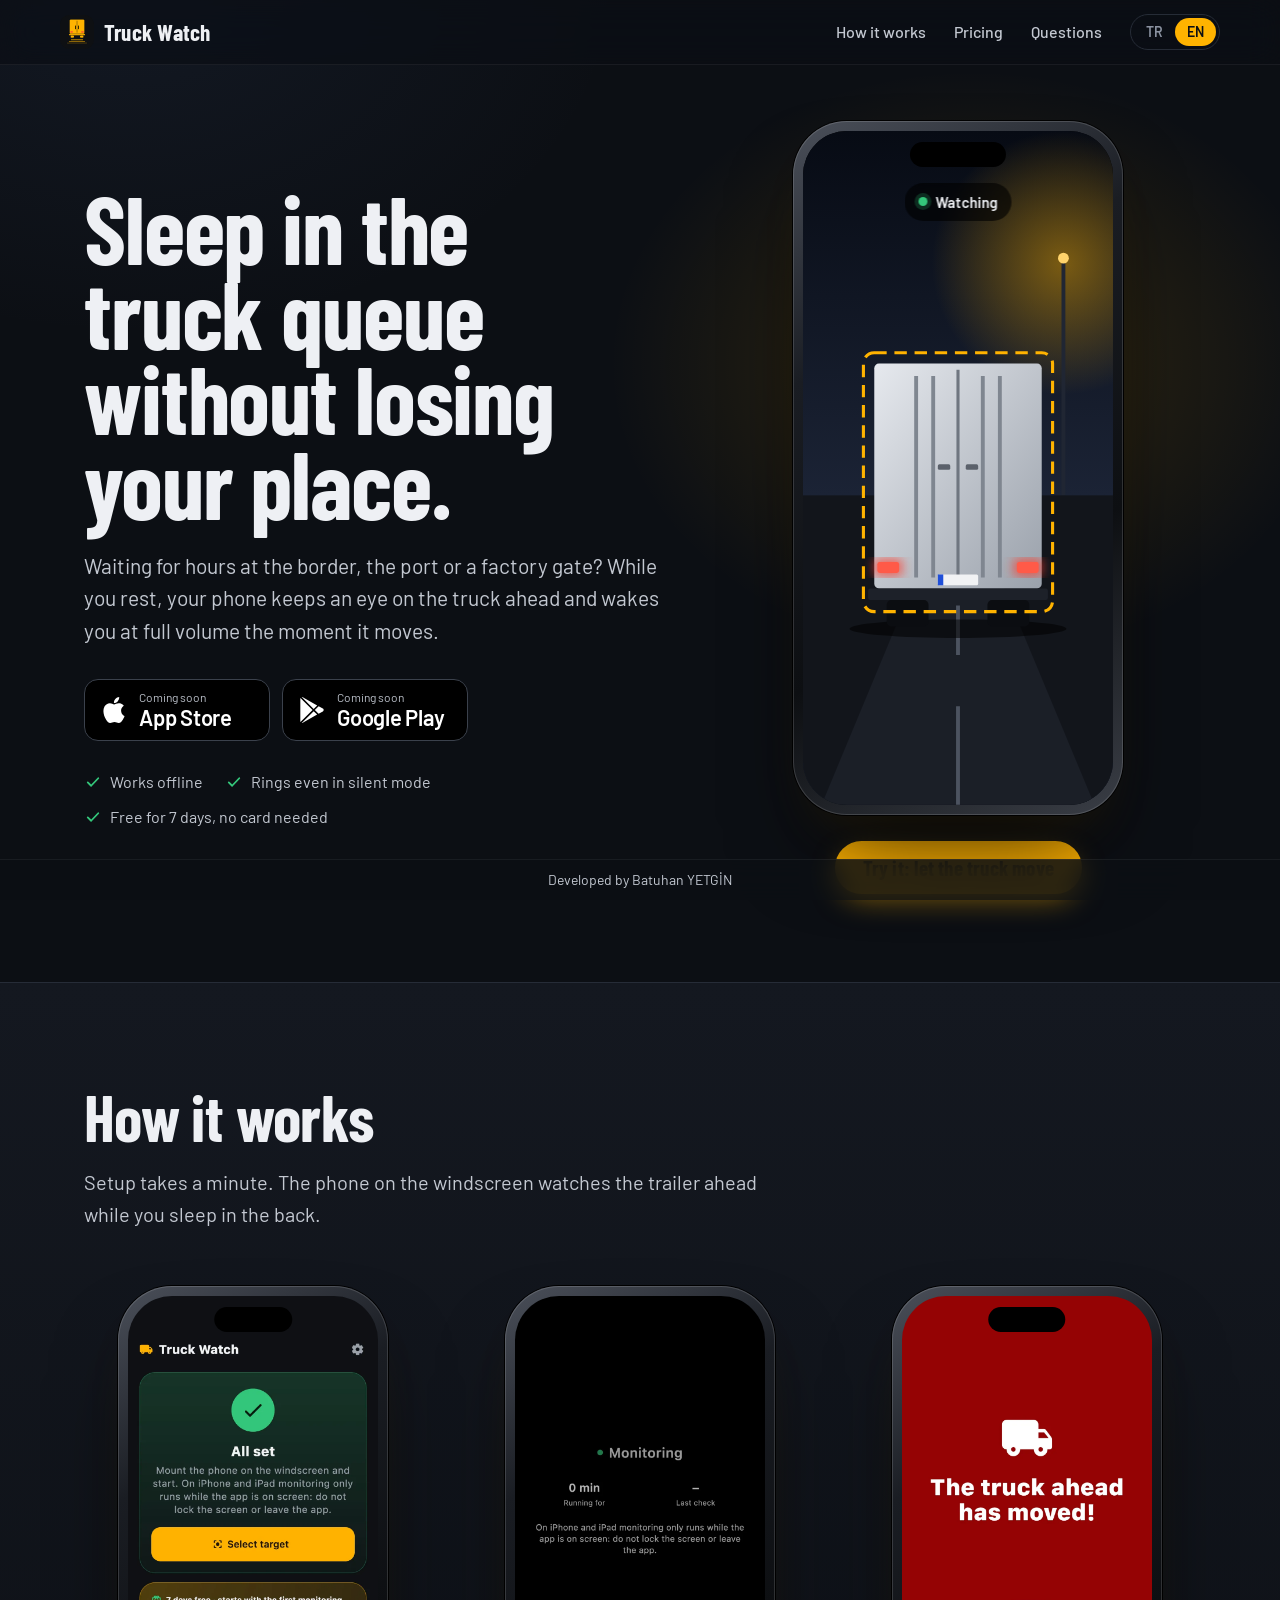
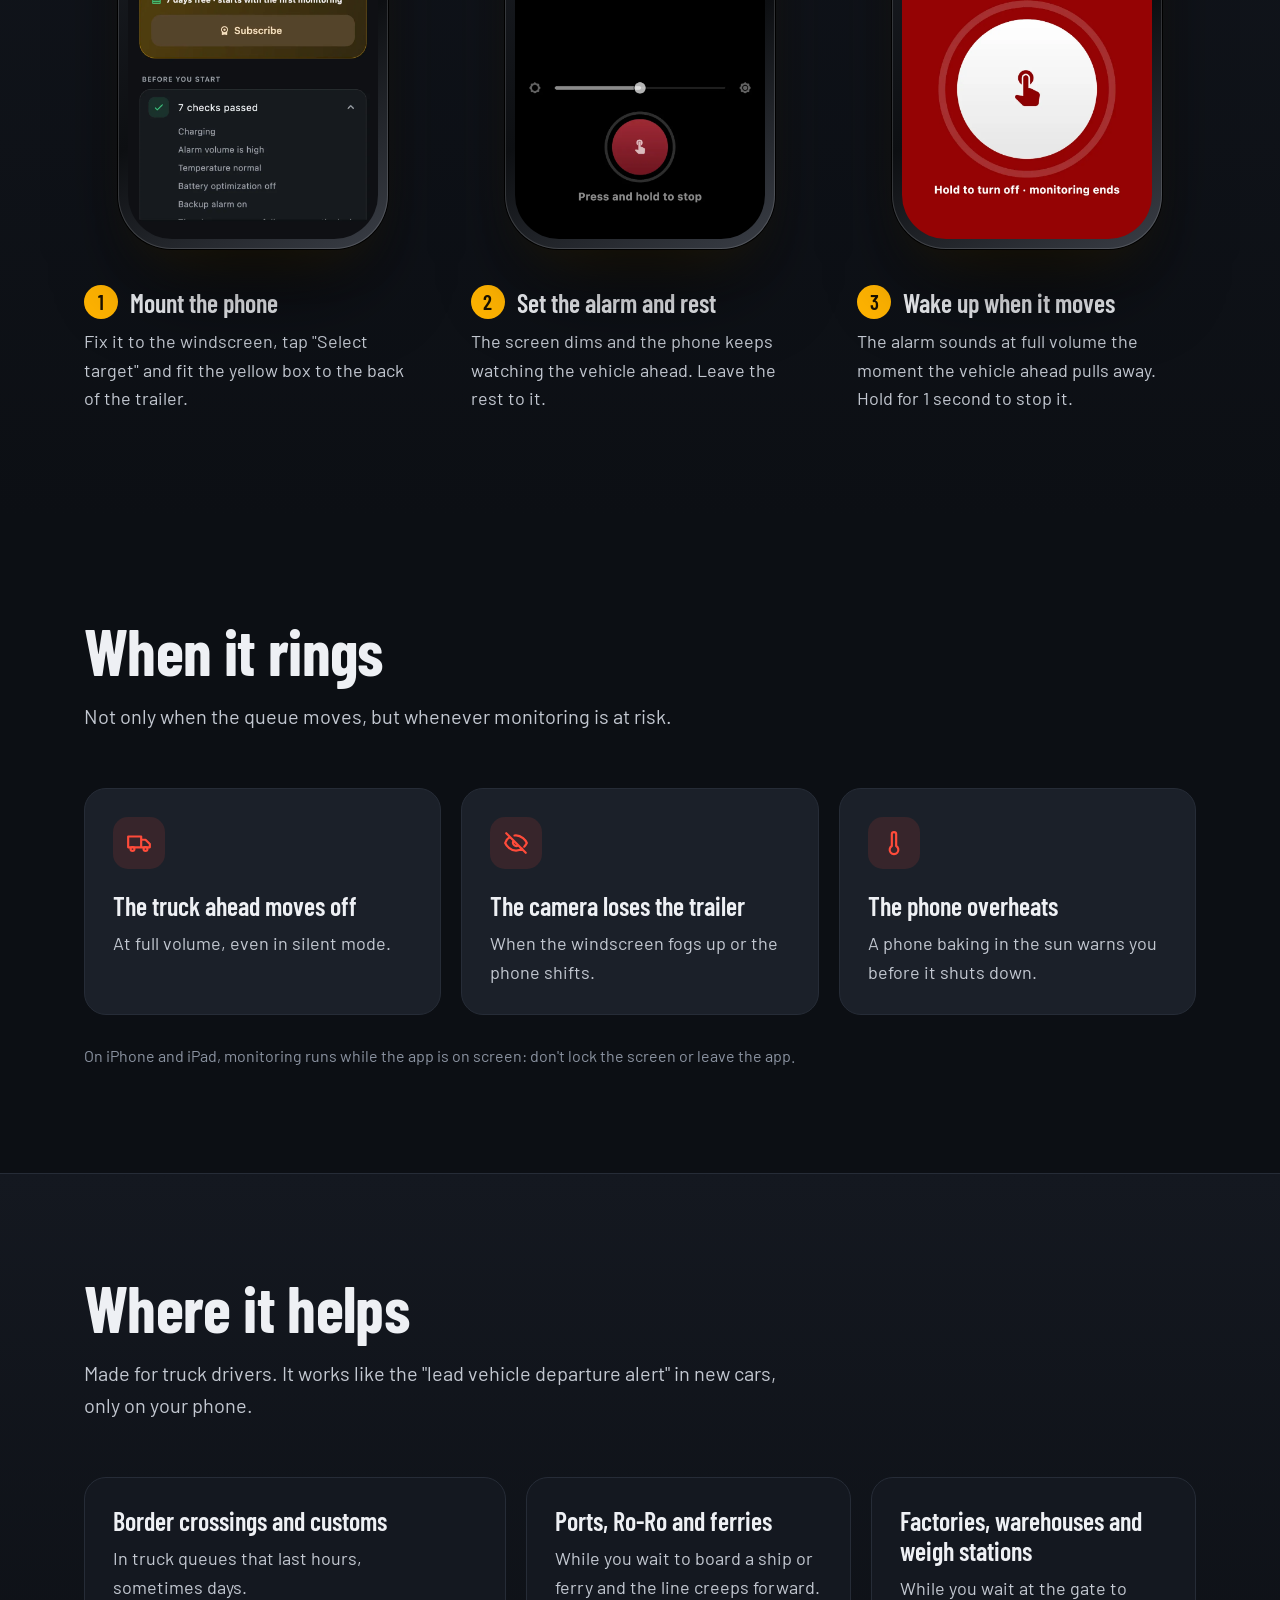
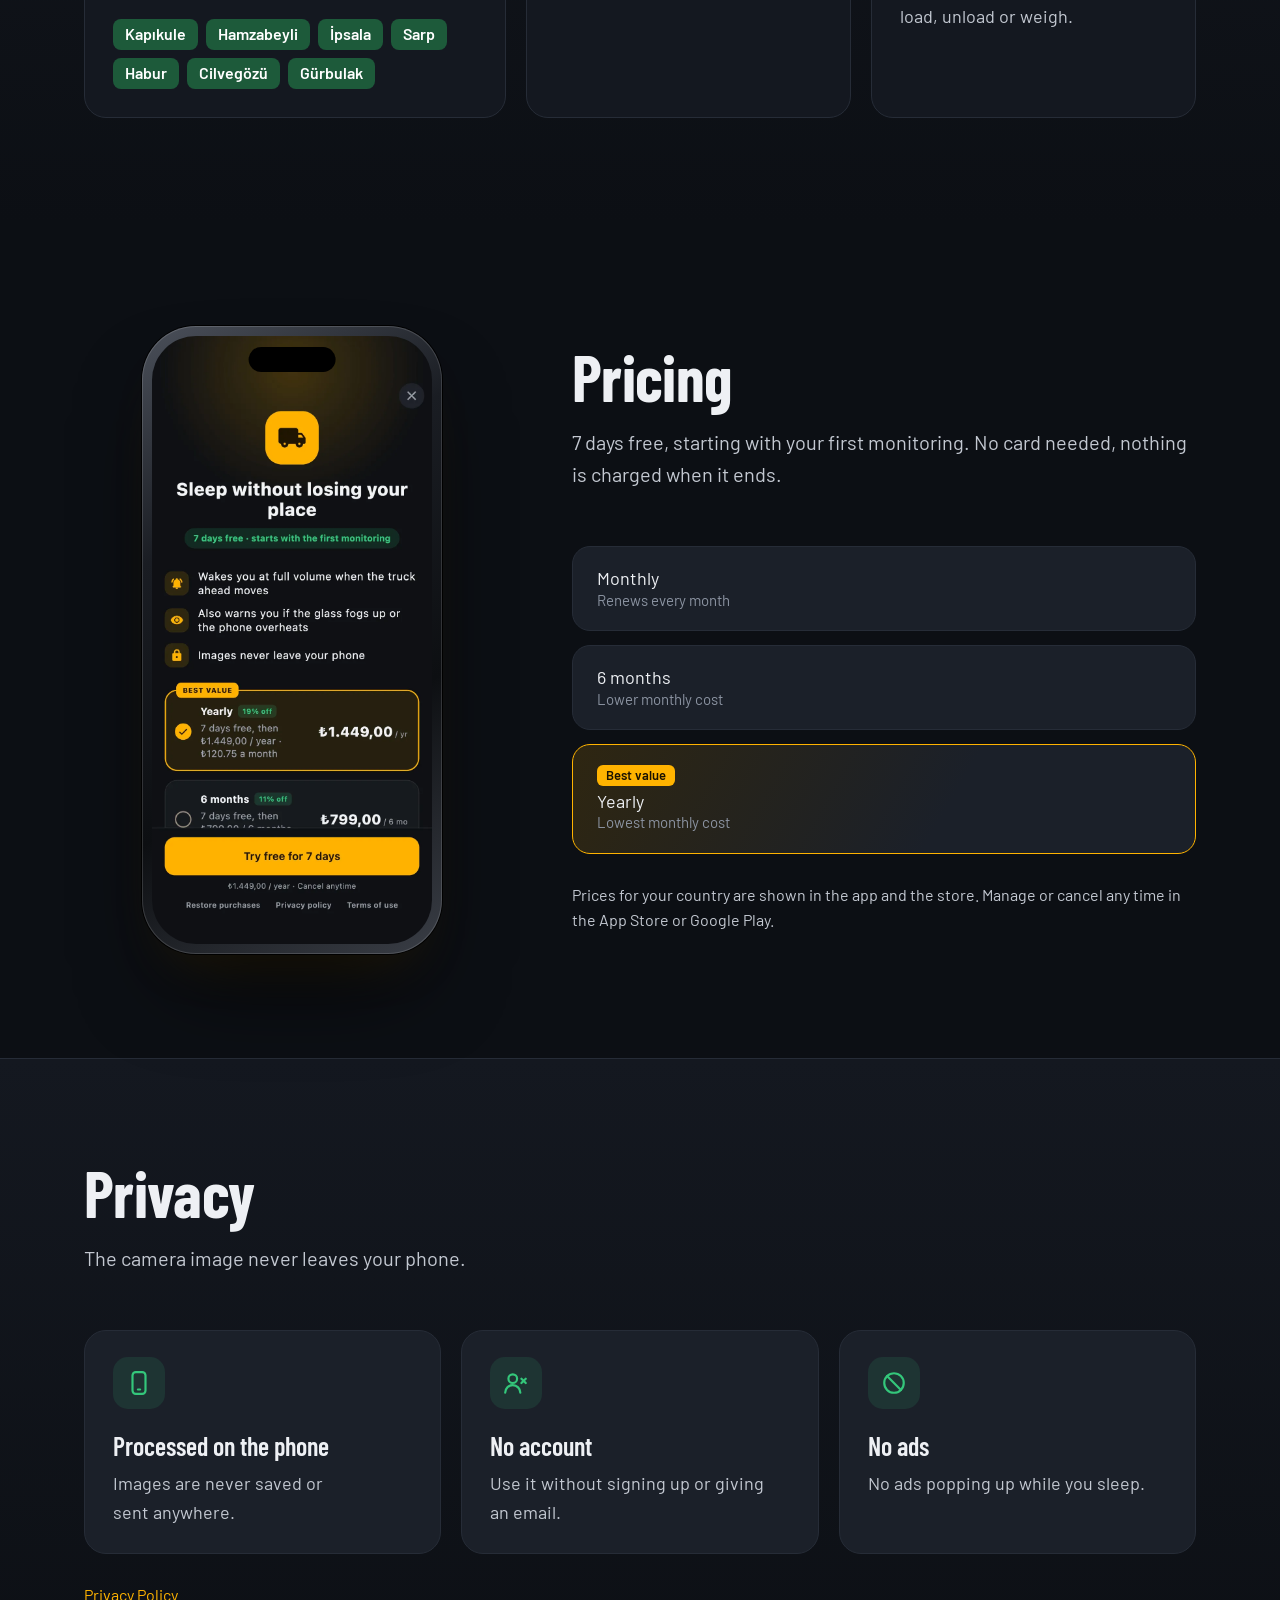
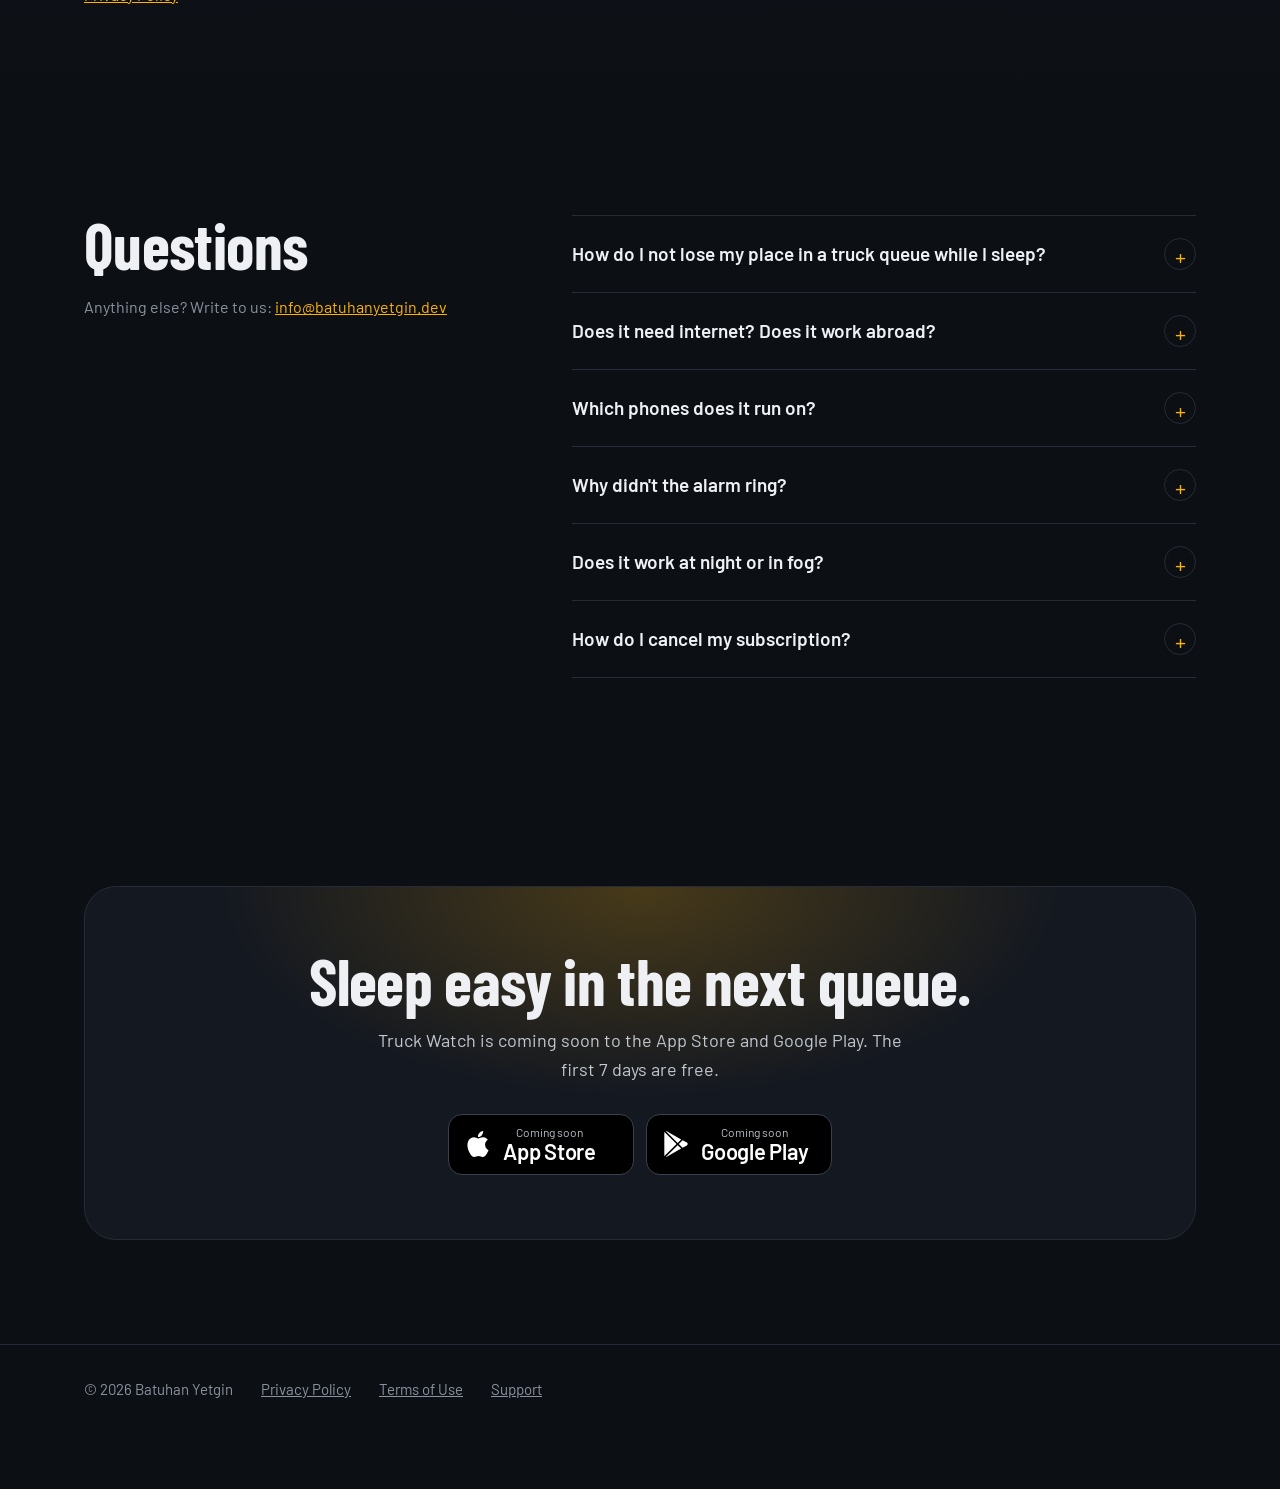
==== commit e6b8c9ff: "Her sayfada sabit alt şerit: Geliştiren / Developed by Batuhan YETGİN Co-Authored-By: Claude Opus 5." ====
--- a/en/index.html
+++ b/en/index.html
@@ -304,5 +304,6 @@
 </footer>
 
 <script src="/demo.js"></script>
+<div class="credit">Developed by Batuhan YETGİN</div>
 </body>
 </html>
--- a/style.css
+++ b/style.css
@@ -207,3 +207,9 @@
   .trailer, .target, .alarm { transition: none; }
   .ring .alarm { animation: none; }
 }
+
+/* always-visible credit bar */
+body { padding-bottom: 40px; }
+.credit { position: fixed; z-index: 10; left: 0; right: 0; bottom: 0; padding: 9px 16px calc(9px + env(safe-area-inset-bottom));
+  text-align: center; font-size: 14px; color: var(--soft); background: rgba(12,15,20,.82);
+  -webkit-backdrop-filter: blur(14px); backdrop-filter: blur(14px); border-top: 1px solid rgba(255,255,255,.06); }
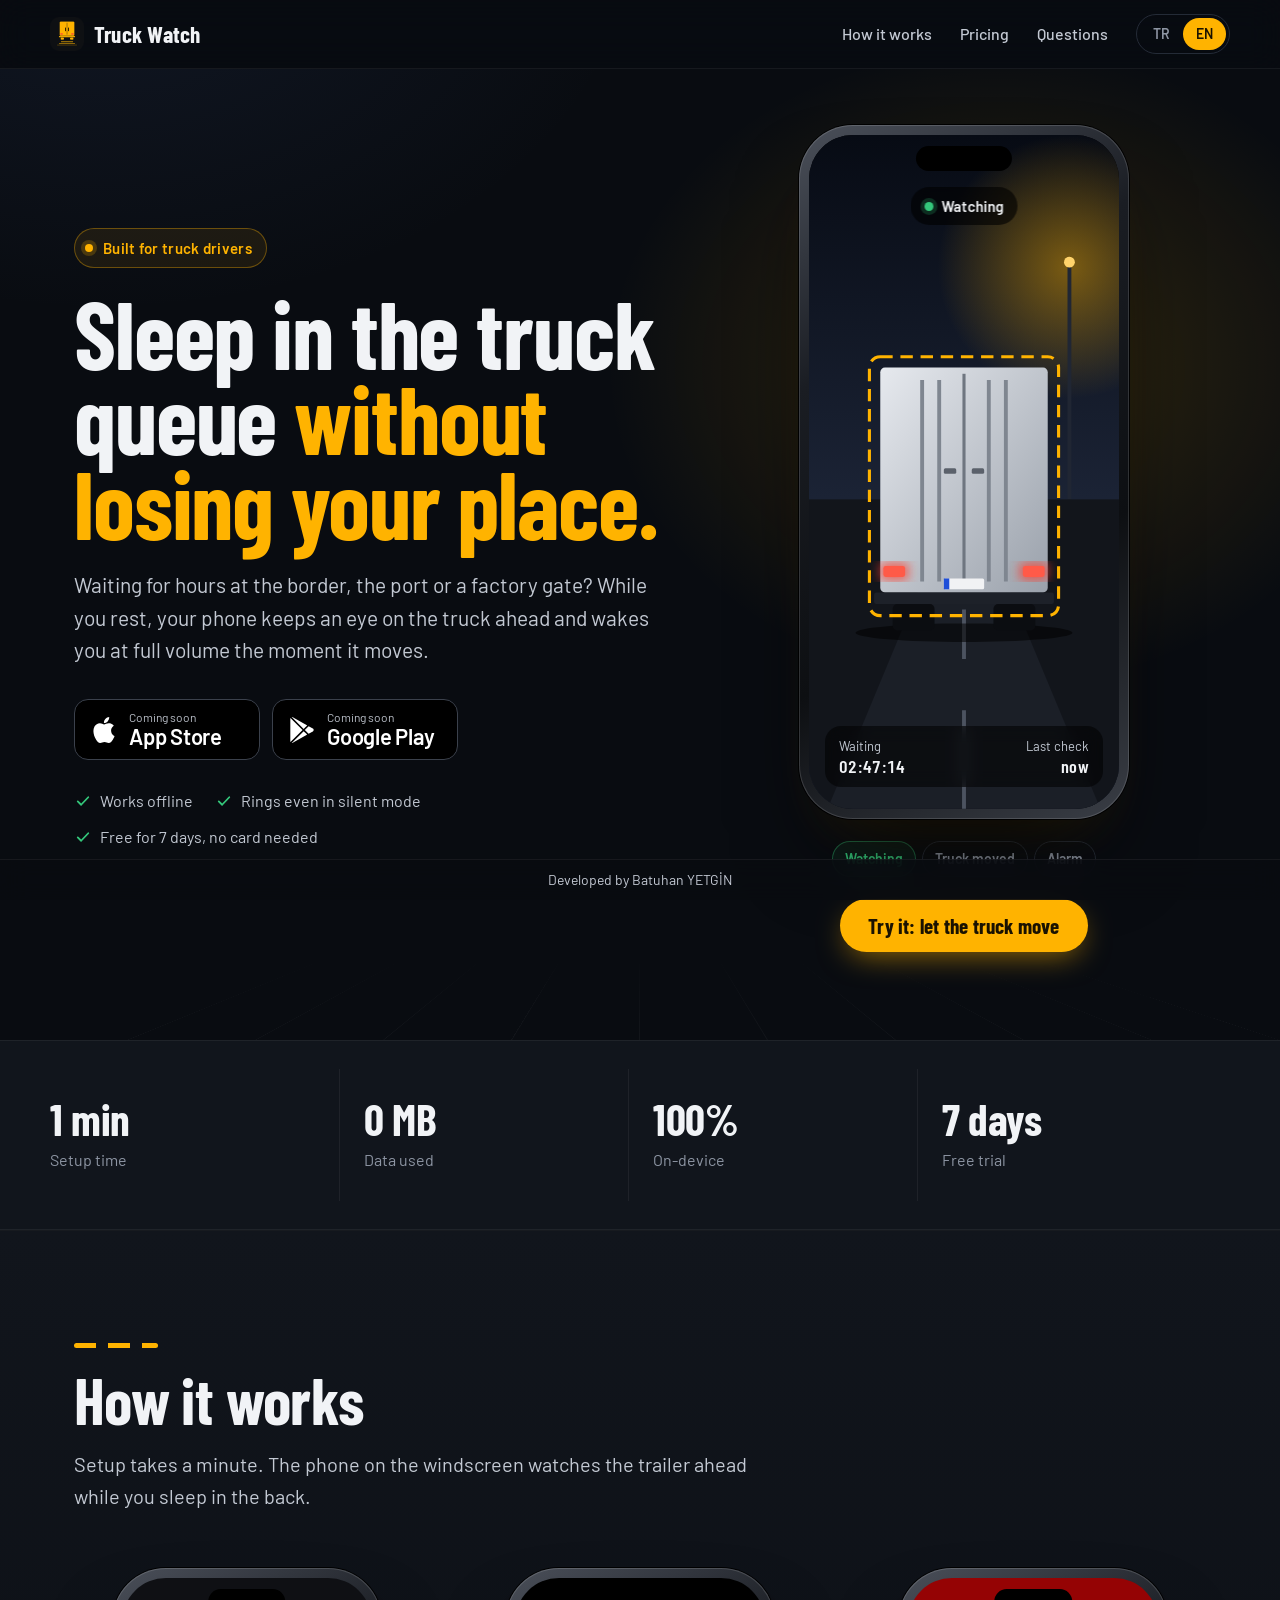
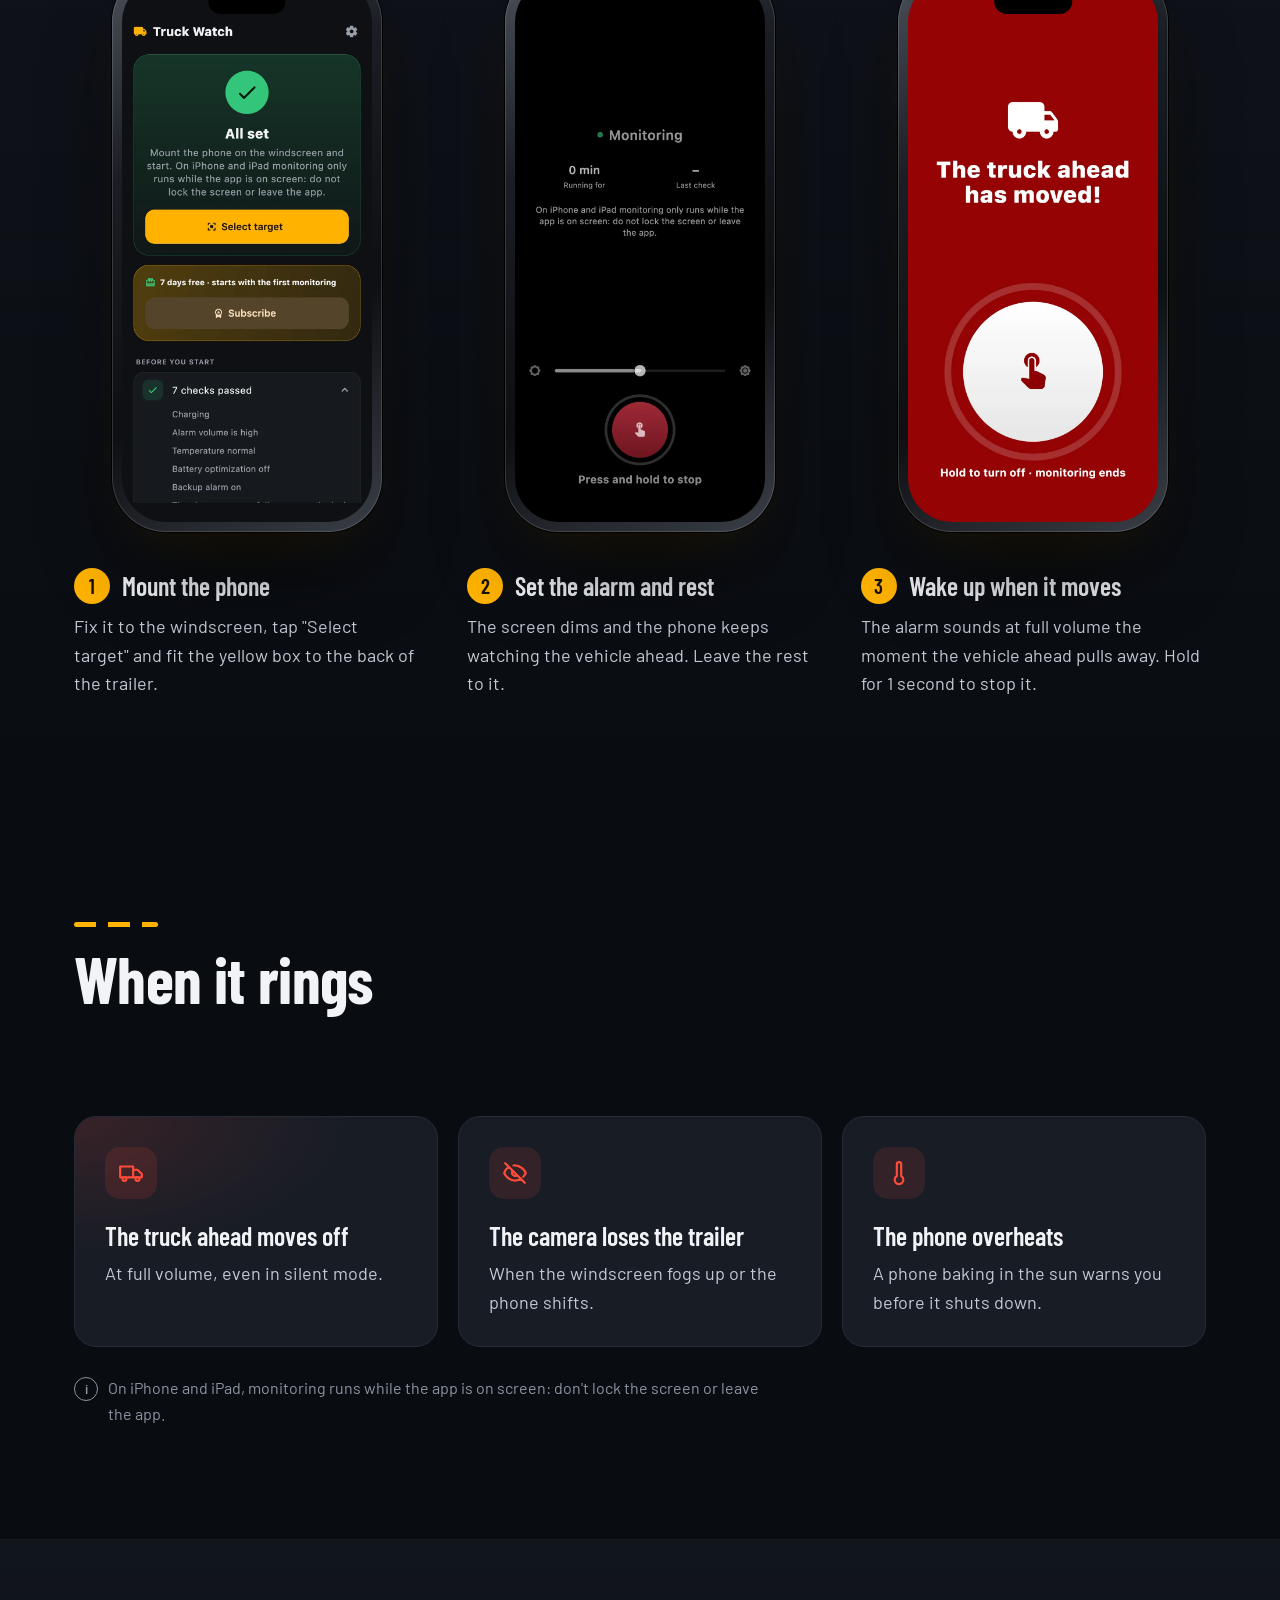
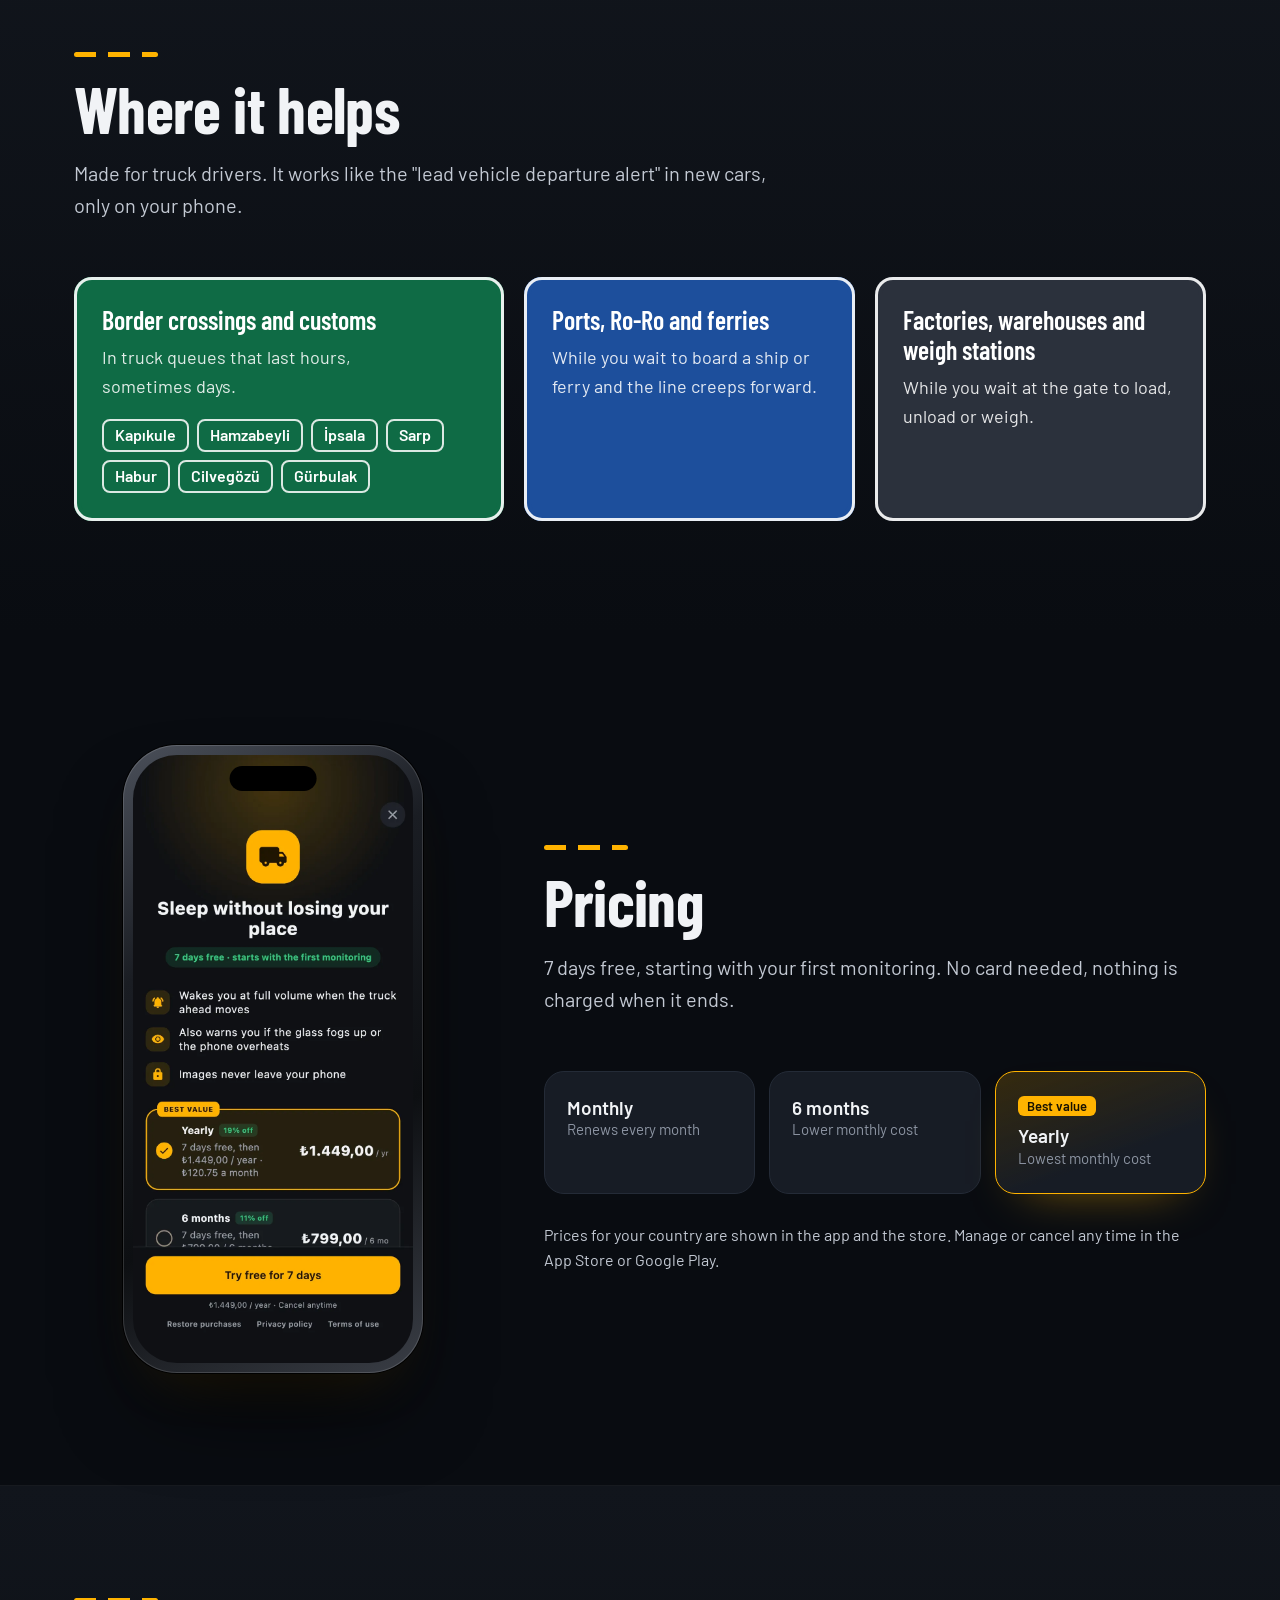
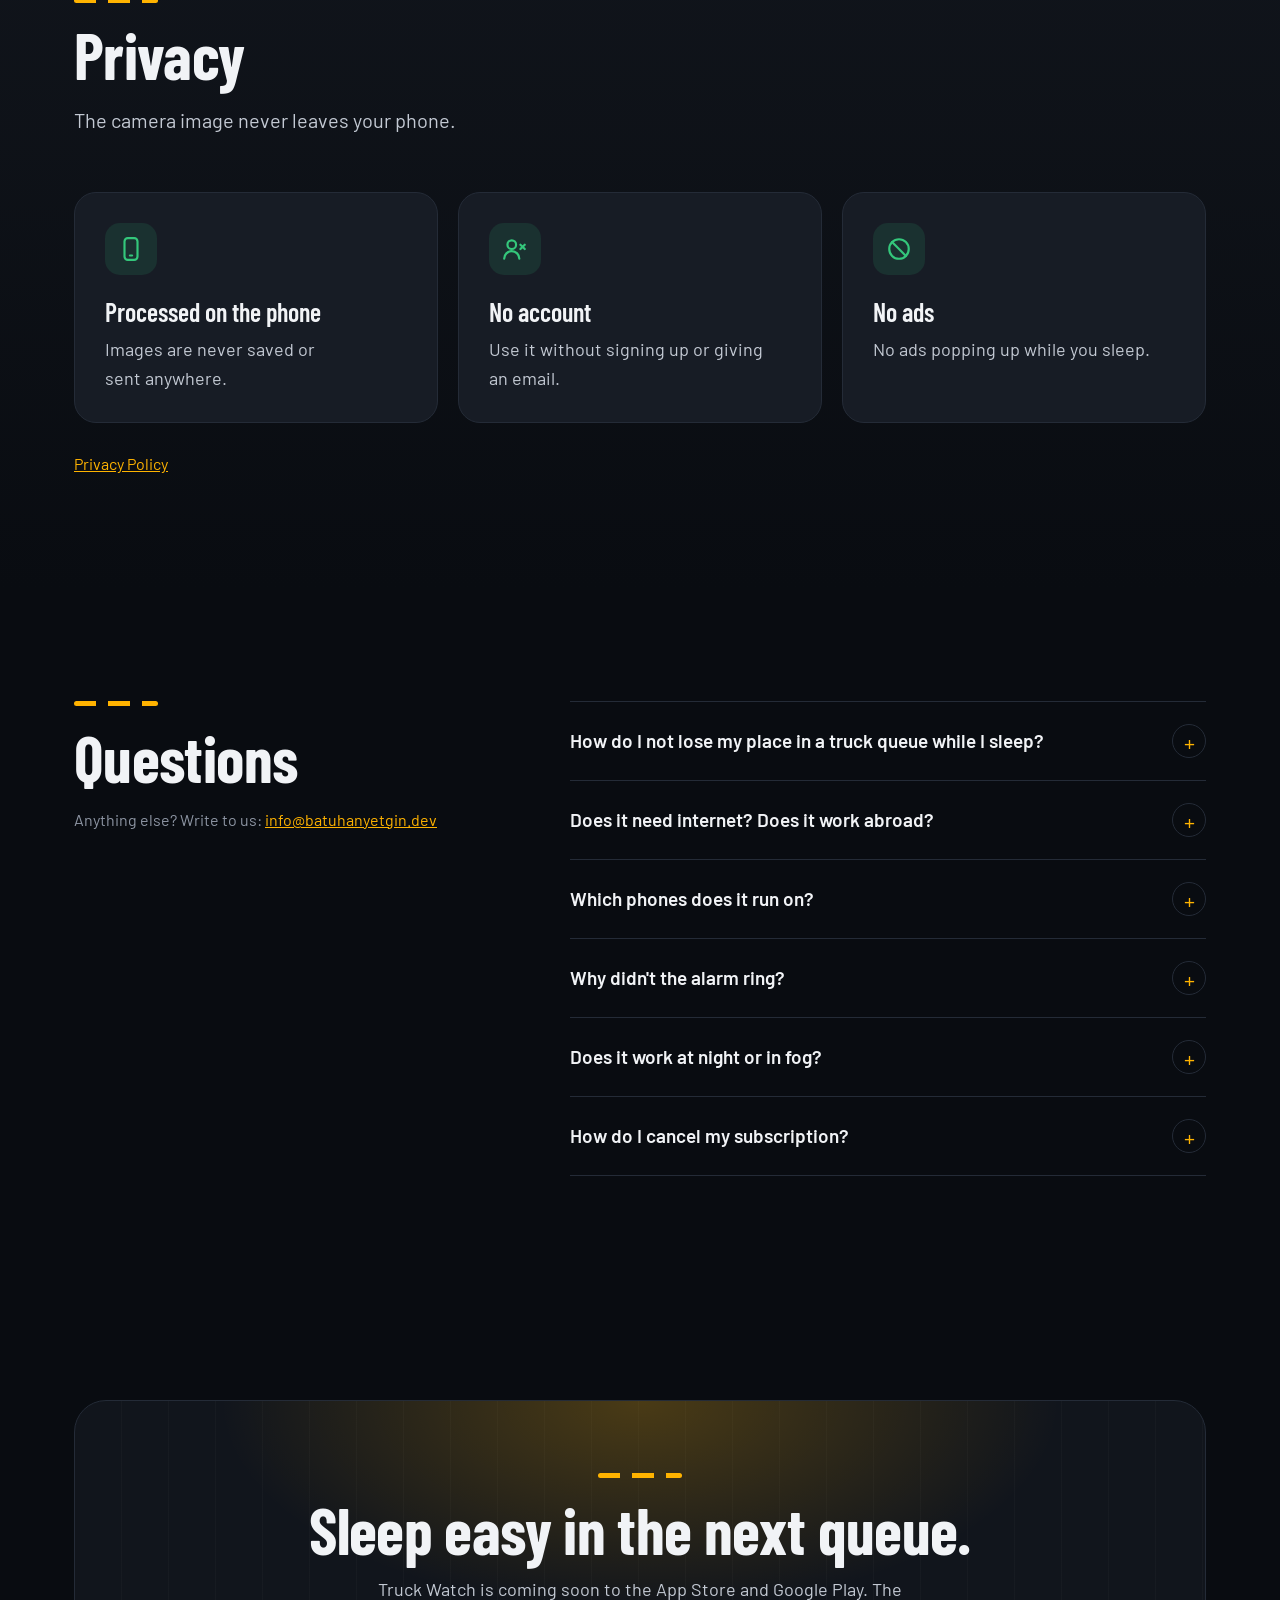
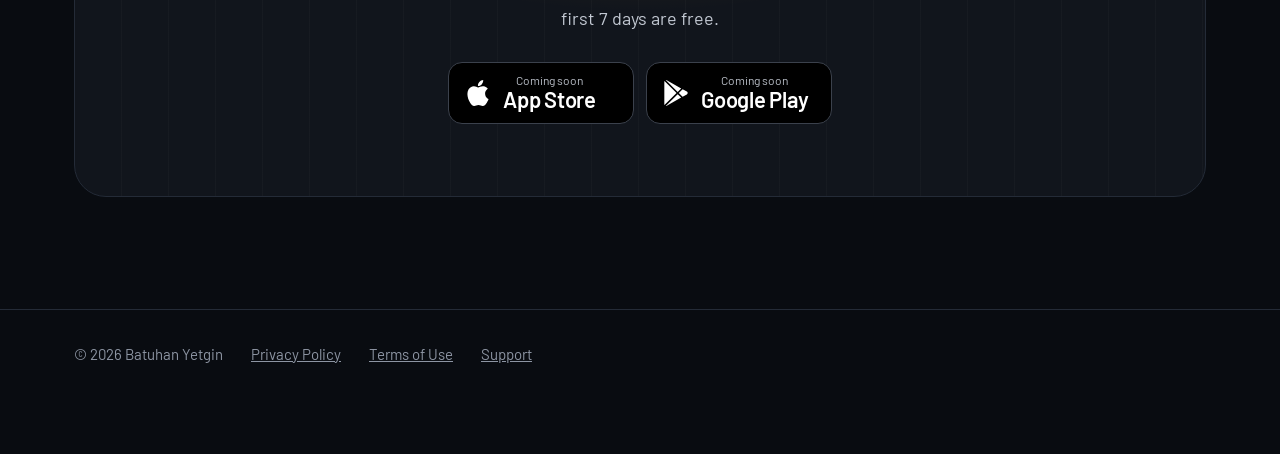
==== commit eacb7e34: "Yeniden tasarım: geliştirilmiş demo (aşama göstergesi, HUD, sesli/titreşimli alarm), rakam şeridi, t" ====
--- a/en/index.html
+++ b/en/index.html
@@ -80,7 +80,8 @@
 <div class="hero">
   <div class="wrap">
     <div>
-      <h1>Sleep in the truck queue without losing your place.</h1>
+      <p class="eyebrow">Built for truck drivers</p>
+      <h1>Sleep in the truck queue <em>without losing your place.</em></h1>
       <p class="lede">Waiting for hours at the border, the port or a factory gate? While you rest, your phone keeps an eye on the truck ahead and wakes you at full volume the moment it moves.</p>
       <!-- Swap each span for <a class="badge" href="..."> once the app is live in that store. -->
       <div class="stores">
@@ -129,17 +130,23 @@
         </g>
         <rect class="target" x="78" y="286" width="244" height="334" rx="14" fill="none" stroke="#ffb300" stroke-width="4" stroke-dasharray="16 10"/>
       </svg>
-          <div class="chip"><i></i>Watching</div>
+          <div class="chip"><i></i><span class="watch">Watching</span><span class="moved">Movement detected</span></div>
+          <div class="hud"><span>Waiting<b id="clock">02:47:12</b></span><span>Last check<b>now</b></span></div>
           <div class="alarm" role="alert">
-            <svg width="72" height="56" viewBox="0 0 24 18" aria-hidden="true"><path fill="#fff" d="M2 0h11a2 2 0 0 1 2 2v2h3.5a1 1 0 0 1 .8.4l3.5 4.6a1 1 0 0 1 .2.6V14a1 1 0 0 1-1 1h-1a3 3 0 0 1-6 0H9a3 3 0 0 1-6 0H2a2 2 0 0 1-2-2V2a2 2 0 0 1 2-2Zm13 6v3h5.2l-2.3-3H15ZM6 13.5a1.5 1.5 0 1 0 0 3 1.5 1.5 0 0 0 0-3Zm12 0a1.5 1.5 0 1 0 0 3 1.5 1.5 0 0 0 0-3Z"/></svg>
+            <span class="bell"><svg width="72" height="56" viewBox="0 0 24 18" aria-hidden="true"><path fill="#fff" d="M2 0h11a2 2 0 0 1 2 2v2h3.5a1 1 0 0 1 .8.4l3.5 4.6a1 1 0 0 1 .2.6V14a1 1 0 0 1-1 1h-1a3 3 0 0 1-6 0H9a3 3 0 0 1-6 0H2a2 2 0 0 1-2-2V2a2 2 0 0 1 2-2Zm13 6v3h5.2l-2.3-3H15ZM6 13.5a1.5 1.5 0 1 0 0 3 1.5 1.5 0 0 0 0-3Zm12 0a1.5 1.5 0 1 0 0 3 1.5 1.5 0 0 0 0-3Z"/></svg></span>
             <strong>The truck ahead moved!</strong>
             <button id="stop">Stop alarm</button>
           </div>
         </div>
       </div>
+      <ol class="stages" aria-hidden="true"><li>Watching</li><li>Truck moved</li><li>Alarm</li></ol>
       <button class="try" id="try">Try it: let the truck move</button>
     </div>
   </div>
+</div>
+
+<div class="stats">
+  <div class="wrap"><dl><div><dt>1 min</dt><dd>Setup time</dd></div><div><dt>0 MB</dt><dd>Data used</dd></div><div><dt>100%</dt><dd>On-device</dd></div><div><dt>7 days</dt><dd>Free trial</dd></div></dl></div>
 </div>
 
 <section id="how" class="alt">
--- a/style.css
+++ b/style.css
@@ -1,17 +1,23 @@
 :root {
-  --night: #0c0f14;
-  --cab: #141820;
-  --raise: #1b2029;
-  --line: #262c37;
-  --text: #eef0f4;
-  --soft: #c3c8d1;
-  --muted: #8b93a1;
+  --night: #090c11;
+  --cab: #11151c;
+  --raise: #171c25;
+  --line: #242b37;
+  --line-soft: rgba(255,255,255,.06);
+  --text: #f1f3f6;
+  --soft: #c3c9d3;
+  --muted: #8d95a3;
   --amber: #ffb300;
+  --amber-hi: #ffc533;
+  --on-amber: #1a1200;
   --tail: #ff4b3a;
   --alarm: #930000;
   --ok: #34c77b;
+  --sign-green: #0f6b45;
+  --sign-blue: #1d4f9c;
   --display: "Barlow Condensed", "Arial Narrow", sans-serif;
   --body: "Barlow", -apple-system, "Segoe UI", Roboto, sans-serif;
+  --ease: cubic-bezier(.2,.7,.2,1);
   color-scheme: dark;
 }
 * { box-sizing: border-box; }
@@ -31,41 +37,54 @@
 html[data-lang="tr"] [lang="en"]:not(html),
 html[data-lang="en"] [lang="tr"]:not(html) { display: none !important; }
 
-.wrap { max-width: 1160px; margin: 0 auto; padding: 0 24px; }
+.wrap { max-width: 1180px; margin: 0 auto; padding: 0 24px; }
 
 /* top bar */
-.top { position: sticky; top: 0; z-index: 10; background: rgba(12,15,20,.72);
+.top { position: sticky; top: 0; z-index: 10; background: rgba(9,12,17,.74);
   -webkit-backdrop-filter: saturate(160%) blur(16px); backdrop-filter: saturate(160%) blur(16px);
-  border-bottom: 1px solid rgba(255,255,255,.06); }
+  border-bottom: 1px solid var(--line-soft); }
 .bar { display: flex; align-items: center; justify-content: space-between; gap: 12px; padding: 14px 0; }
 .brand { display: flex; align-items: center; gap: 10px; color: var(--text); text-decoration: none;
   font: 700 23px/1 var(--display); letter-spacing: .01em; }
 .brand img { width: 34px; height: 34px; border-radius: 9px; }
 .links { display: flex; align-items: center; gap: 28px; }
-.links > a { color: var(--soft); text-decoration: none; font-size: 16px; font-weight: 500; }
+.links > a { color: var(--soft); text-decoration: none; font-size: 16px; font-weight: 500; transition: color .2s; }
 .links > a:hover { color: var(--text); }
 .lang { display: flex; border: 1px solid var(--line); border-radius: 999px; padding: 3px; }
 .lang button, .lang a { border: 0; text-decoration: none; background: none; color: var(--muted); font: 600 14px/1 var(--body);
-  padding: 7px 12px; border-radius: 999px; cursor: pointer; }
-.lang button[aria-pressed="true"], .lang a[aria-current] { background: var(--amber); color: var(--night); }
+  padding: 9px 13px; border-radius: 999px; cursor: pointer; transition: color .2s; }
+.lang a:hover, .lang button:hover { color: var(--text); }
+.lang button[aria-pressed="true"], .lang a[aria-current] { background: var(--amber); color: var(--on-amber); }
 
 /* hero */
-.hero { position: relative; isolation: isolate; }
+.hero { position: relative; isolation: isolate; overflow: hidden; }
 .hero::before { content: ""; position: absolute; z-index: -1; inset: -80px 0 0;
   background:
-    radial-gradient(520px 420px at 76% 38%, rgba(255,179,0,.16), transparent 70%),
-    radial-gradient(700px 500px at 10% 0%, rgba(80,110,170,.10), transparent 70%); }
+    radial-gradient(560px 460px at 78% 36%, rgba(255,179,0,.17), transparent 70%),
+    radial-gradient(760px 520px at 8% -4%, rgba(70,100,170,.13), transparent 70%); }
+/* road perspective lines fading into the hero floor */
+.hero::after { content: ""; position: absolute; z-index: -1; left: 0; right: 0; bottom: 0; height: 220px;
+  background: repeating-linear-gradient(90deg, transparent 0 calc(10% - 1px), rgba(255,255,255,.035) calc(10% - 1px) 10%);
+  -webkit-mask: linear-gradient(transparent, #000); mask: linear-gradient(transparent, #000);
+  transform: perspective(300px) rotateX(55deg); transform-origin: bottom; }
 .hero .wrap { display: grid; grid-template-columns: 1.1fr .9fr; gap: 56px; align-items: center; padding-top: 56px; padding-bottom: 88px; }
-h1 { font: 700 clamp(52px, 7.4vw, 96px)/.9 var(--display); margin: 0 0 24px; letter-spacing: -.012em; text-wrap: balance; }
+.eyebrow { display: inline-flex; align-items: center; gap: 10px; margin: 0 0 22px; padding: 7px 14px 7px 10px;
+  border: 1px solid rgba(255,179,0,.35); border-radius: 999px; background: rgba(255,179,0,.08);
+  color: var(--amber); font-size: 15px; font-weight: 600; letter-spacing: .02em; }
+.eyebrow::before { content: ""; width: 8px; height: 8px; border-radius: 50%; background: var(--amber);
+  box-shadow: 0 0 0 4px rgba(255,179,0,.2); }
+h1 { font: 700 clamp(52px, 7.4vw, 98px)/.9 var(--display); margin: 0 0 24px; letter-spacing: -.012em; text-wrap: balance; }
+h1 em { font-style: normal; color: var(--amber); }
 .lede { font-size: 21px; line-height: 1.55; color: var(--soft); max-width: 31em; margin: 0 0 32px; }
 .stores { display: flex; flex-wrap: wrap; gap: 12px; }
 .badge { display: inline-flex; align-items: center; gap: 12px; min-width: 186px; padding: 11px 20px 11px 16px;
-  border-radius: 14px; background: #000; border: 1px solid #3b414c; color: #fff; text-decoration: none; }
+  border-radius: 14px; background: #000; border: 1px solid #3b414c; color: #fff; text-decoration: none;
+  transition: border-color .2s, transform .2s var(--ease); }
 .badge svg { width: 26px; height: 26px; fill: #fff; }
 .badge span { display: flex; flex-direction: column; line-height: 1.1; }
 .badge small { font-size: 12px; color: #b9bec7; }
 .badge b { font: 600 22px/1.1 var(--body); letter-spacing: -.01em; }
-a.badge:hover { border-color: var(--amber); }
+a.badge:hover { border-color: var(--amber); transform: translateY(-2px); }
 .facts { display: flex; flex-wrap: wrap; gap: 10px 22px; list-style: none; margin: 28px 0 0; padding: 0; color: var(--soft); font-size: 16px; }
 .facts li { display: flex; align-items: center; gap: 8px; }
 .facts svg { width: 18px; height: 18px; stroke: var(--ok); fill: none; stroke-width: 2.4; stroke-linecap: round; stroke-linejoin: round; }
@@ -80,92 +99,162 @@
 .screen > img { width: 100%; height: 100%; object-fit: cover; }
 
 /* hero demo */
-.demo { display: flex; flex-direction: column; align-items: center; gap: 26px; }
-.demo .phone { max-width: 330px; }
+.demo { display: flex; flex-direction: column; align-items: center; gap: 22px; }
+.demo .phone { max-width: 330px; transition: transform .2s; }
+.ring .phone { animation: shake .12s linear 12; }
+@keyframes shake { 25% { transform: translateX(-3px) rotate(-.6deg); } 75% { transform: translateX(3px) rotate(.6deg); } }
 .cam { position: absolute; inset: 0; width: 100%; height: 100%; }
 .trailer { transform-box: view-box; transform-origin: 200px 470px; transition: transform 2s cubic-bezier(.45,0,.55,1); }
 .gone .trailer { transform: translateY(-14px) scale(.34); }
-.target { transition: opacity .3s; }
+.target { transition: opacity .3s, stroke .3s; }
 .gone .target { opacity: 0; }
 .chip { position: absolute; z-index: 2; top: 52px; left: 50%; transform: translateX(-50%); display: flex; align-items: center; gap: 8px;
   white-space: nowrap; padding: 7px 14px; border-radius: 999px; background: rgba(0,0,0,.6); font-size: 15px; font-weight: 600;
+  -webkit-backdrop-filter: blur(8px); backdrop-filter: blur(8px); transition: background .3s; }
+.chip i { width: 9px; height: 9px; border-radius: 50%; background: var(--ok); box-shadow: 0 0 0 4px rgba(52,199,123,.2);
+  animation: live 1.6s ease-in-out infinite; }
+@keyframes live { 50% { box-shadow: 0 0 0 7px rgba(52,199,123,0); } }
+.chip .moved { display: none; }
+.gone .chip { background: rgba(60,40,0,.75); color: var(--amber-hi); }
+.gone .chip i { background: var(--amber); box-shadow: 0 0 0 4px rgba(255,179,0,.25); }
+.gone .chip .watch { display: none; }
+.gone .chip .moved { display: inline; }
+.hud { position: absolute; z-index: 2; left: 16px; right: 16px; bottom: 22px; display: flex; justify-content: space-between; gap: 8px;
+  padding: 10px 14px; border-radius: 16px; background: rgba(0,0,0,.55); font-size: 13px; color: var(--soft);
   -webkit-backdrop-filter: blur(8px); backdrop-filter: blur(8px); }
-.chip i { width: 9px; height: 9px; border-radius: 50%; background: var(--ok); box-shadow: 0 0 0 4px rgba(52,199,123,.2); }
-.try { border: 0; border-radius: 999px; padding: 16px 28px; background: var(--amber); color: #1a1200;
-  font: 700 21px/1 var(--display); letter-spacing: .01em; cursor: pointer; box-shadow: 0 10px 30px -8px rgba(255,179,0,.6); }
-.try:hover { background: #ffc233; }
+.hud b { display: block; color: var(--text); font: 600 18px/1.1 var(--display); letter-spacing: .02em; font-variant-numeric: tabular-nums; }
+.hud span:last-child { text-align: right; }
+.try { position: relative; border: 0; border-radius: 999px; padding: 16px 28px; min-height: 52px; background: var(--amber); color: var(--on-amber);
+  font: 700 21px/1 var(--display); letter-spacing: .01em; cursor: pointer; box-shadow: 0 10px 30px -8px rgba(255,179,0,.6);
+  transition: background .2s, transform .2s var(--ease); }
+.try::after { content: ""; position: absolute; inset: 0; border-radius: inherit; box-shadow: 0 0 0 0 rgba(255,179,0,.5);
+  animation: invite 2.4s ease-out infinite; }
+@keyframes invite { 70%, 100% { box-shadow: 0 0 0 16px rgba(255,179,0,0); } }
+.try:hover { background: var(--amber-hi); transform: translateY(-2px); }
+.try:active { transform: translateY(0) scale(.98); }
 .alarm { position: absolute; z-index: 3; inset: 0; display: flex; flex-direction: column; align-items: center; justify-content: center;
   gap: 22px; padding: 24px; background: var(--alarm); text-align: center; opacity: 0; visibility: hidden; transition: opacity .25s; }
 .ring .alarm { opacity: 1; visibility: visible; animation: flash 1s steps(1) 3; }
 @keyframes flash { 50% { background: #b30000; } }
+.alarm .bell { position: relative; display: grid; place-items: center; width: 120px; height: 120px; }
+.alarm .bell::before, .alarm .bell::after { content: ""; position: absolute; inset: 0; border-radius: 50%; border: 2px solid rgba(255,255,255,.5);
+  opacity: 0; }
+.ring .alarm .bell::before { animation: wave 1.4s ease-out infinite; }
+.ring .alarm .bell::after { animation: wave 1.4s ease-out .7s infinite; }
+@keyframes wave { from { transform: scale(.55); opacity: 1; } to { transform: scale(1.35); opacity: 0; } }
 .alarm strong { font: 700 40px/1 var(--display); }
-.alarm button { border: 0; border-radius: 999px; padding: 14px 24px; background: #fff; color: var(--alarm);
+.alarm button { border: 0; border-radius: 999px; padding: 14px 24px; min-height: 48px; background: #fff; color: var(--alarm);
   font: 700 17px/1 var(--body); cursor: pointer; }
 
+/* demo phase indicator */
+.stages { display: flex; align-items: center; gap: 6px; margin: 0; padding: 0; list-style: none; font-size: 14px; font-weight: 600; color: var(--muted); }
+.stages li { display: flex; align-items: center; gap: 6px; padding: 6px 12px; border-radius: 999px; border: 1px solid var(--line);
+  transition: color .3s, border-color .3s, background .3s; }
+.stages li:nth-child(1) { color: var(--ok); border-color: rgba(52,199,123,.45); background: rgba(52,199,123,.08); }
+.gone .stages li:nth-child(1), .ring .stages li:nth-child(1) { color: var(--muted); border-color: var(--line); background: none; }
+.gone:not(.ring) .stages li:nth-child(2) { color: var(--amber); border-color: rgba(255,179,0,.45); background: rgba(255,179,0,.08); }
+.ring .stages li:nth-child(3) { color: #fff; border-color: var(--tail); background: rgba(255,75,58,.2); }
+
+/* stats strip */
+.stats { border-top: 1px solid var(--line-soft); border-bottom: 1px solid var(--line-soft); background: var(--cab); }
+.stats dl { display: grid; grid-template-columns: repeat(4, 1fr); margin: 0; }
+.stats div { padding: 28px 24px; border-left: 1px solid var(--line-soft); }
+.stats div:first-child { border-left: 0; padding-left: 0; }
+.stats dt { font: 700 44px/1 var(--display); color: var(--text); letter-spacing: -.01em; }
+.stats dd { margin: 6px 0 0; color: var(--muted); font-size: 16px; }
+
 /* sections */
-section { padding: 104px 0; }
-.alt { background: linear-gradient(var(--cab), var(--night)); border-top: 1px solid var(--line); }
+section { padding: 112px 0; }
+.alt { background: linear-gradient(var(--cab), var(--night)); border-top: 1px solid var(--line-soft); }
 h2 { font: 700 clamp(40px, 5.2vw, 64px)/.95 var(--display); margin: 0 0 18px; letter-spacing: -.01em; text-wrap: balance; }
+/* road-marking kicker above section titles */
+section h2::before { content: ""; display: block; width: 84px; height: 5px; margin-bottom: 22px; border-radius: 3px;
+  background: repeating-linear-gradient(90deg, var(--amber) 0 22px, transparent 22px 34px); }
+.cta h2::before { margin-inline: auto; }
 h3 { font: 600 26px/1.15 var(--display); margin: 0 0 8px; }
 .intro { color: var(--soft); font-size: 20px; max-width: 36em; margin: 0 0 56px; }
 p { text-wrap: pretty; }
 
-.steps { list-style: none; counter-reset: s; margin: 0; padding: 0; display: grid; grid-template-columns: repeat(3, 1fr); gap: 48px; }
+.steps { position: relative; list-style: none; counter-reset: s; margin: 0; padding: 0; display: grid; grid-template-columns: repeat(3, 1fr); gap: 48px; }
 .steps li { counter-increment: s; }
-.steps .phone { max-width: 270px; margin-bottom: 36px; }
-.steps h3::before { content: counter(s); display: inline-grid; place-items: center; width: 34px; height: 34px; margin-right: 12px;
-  border-radius: 50%; background: var(--amber); color: #1a1200; font-size: 21px; vertical-align: 3px; }
+.steps .phone { max-width: 270px; margin-bottom: 36px; transition: transform .35s var(--ease); }
+.steps li:hover .phone { transform: translateY(-6px); }
+.steps h3 { display: flex; align-items: center; gap: 12px; }
+.steps h3::before { content: counter(s); flex: none; display: grid; place-items: center; width: 36px; height: 36px;
+  border-radius: 50%; background: var(--amber); color: var(--on-amber); font-size: 21px; }
 .steps p { margin: 0; color: var(--soft); }
 
 .cards { display: grid; grid-template-columns: repeat(3, 1fr); gap: 20px; list-style: none; margin: 0; padding: 0; }
-.cards li { padding: 28px; border-radius: 22px; background: var(--raise); border: 1px solid var(--line); }
+.cards li, .privacy li { padding: 30px; border-radius: 22px; background: var(--raise); border: 1px solid var(--line);
+  transition: border-color .25s, transform .25s var(--ease); }
+.cards li:hover, .privacy li:hover { transform: translateY(-4px); }
+.cards li:hover { border-color: rgba(255,75,58,.5); }
+.cards li:first-child { background: radial-gradient(400px 200px at 0 0, rgba(255,75,58,.14), transparent 70%), var(--raise); }
 .cards p { margin: 0; color: var(--soft); }
 .ico { display: grid; place-items: center; width: 52px; height: 52px; margin-bottom: 22px; border-radius: 15px;
   background: rgba(255,75,58,.12); }
 .ico svg { width: 26px; height: 26px; stroke: var(--tail); fill: none; stroke-width: 2; stroke-linecap: round; stroke-linejoin: round; }
 .note { margin: 28px 0 0; color: var(--muted); max-width: 46em; font-size: 16px; }
-
+.cards + .note { display: flex; gap: 10px; }
+.cards + .note::before { content: "i"; flex: none; display: grid; place-items: center; width: 22px; height: 22px; margin-top: 2px;
+  border-radius: 50%; border: 1px solid var(--muted); font: 600 13px/1 var(--body); }
+
+/* places: styled as road signs */
 .places { display: grid; grid-template-columns: 1.3fr 1fr 1fr; gap: 20px; list-style: none; margin: 0; padding: 0; }
-.places li { padding: 28px; border-radius: 22px; border: 1px solid var(--line); background: var(--cab); }
-.places p { margin: 0; color: var(--soft); }
+.places > li { padding: 28px; border-radius: 18px; background: var(--sign-green); color: #fff;
+  box-shadow: inset 0 0 0 3px rgba(255,255,255,.9), inset 0 0 0 7px var(--sign-green); transition: transform .25s var(--ease); }
+.places > li:nth-child(2) { background: var(--sign-blue); box-shadow: inset 0 0 0 3px rgba(255,255,255,.9), inset 0 0 0 7px var(--sign-blue); }
+.places > li:nth-child(3) { background: #2b313c; box-shadow: inset 0 0 0 3px rgba(255,255,255,.9), inset 0 0 0 7px #2b313c; }
+.places > li:hover { transform: translateY(-4px); }
+.places p { margin: 0; color: rgba(255,255,255,.88); }
 .gates { display: flex; flex-wrap: wrap; gap: 8px; margin-top: 18px; padding: 0; list-style: none; }
-.gates li { padding: 5px 12px; border: 0; border-radius: 8px; background: #1d5a3a; color: #fff; font: 600 16px/1.3 var(--body); }
+.gates li { padding: 4px 11px; border: 2px solid rgba(255,255,255,.85); border-radius: 8px; color: #fff; font: 600 16px/1.3 var(--body); }
 
 /* pricing */
-.price { display: grid; grid-template-columns: .8fr 1.2fr; gap: 72px; align-items: center; }
-.plans { display: grid; gap: 14px; margin: 0 0 22px; padding: 0; list-style: none; }
-.plans li { display: flex; align-items: center; justify-content: space-between; gap: 16px; padding: 20px 24px;
-  border-radius: 18px; border: 1px solid var(--line); background: var(--raise); }
-.plans li > span { display: flex; flex-direction: column; line-height: 1.3; }
-.plans small { color: var(--muted); font-size: 15px; }
-.plans b { font: 700 34px/1 var(--display); white-space: nowrap; }
-.plans .best { border-color: var(--amber); background: linear-gradient(120deg, rgba(255,179,0,.14), var(--raise) 60%); }
-.tag { display: inline-block; width: fit-content; margin-bottom: 4px; padding: 2px 9px; border-radius: 6px; background: var(--amber);
-  color: #1a1200; font-size: 13px; font-weight: 600; font-style: normal; }
+.price { display: grid; grid-template-columns: .75fr 1.25fr; gap: 72px; align-items: center; }
+.plans { display: grid; grid-template-columns: repeat(3, 1fr); gap: 14px; margin: 0 0 22px; padding: 0; list-style: none; }
+.plans li { display: flex; flex-direction: column; justify-content: space-between; gap: 22px; padding: 24px 22px;
+  border-radius: 20px; border: 1px solid var(--line); background: var(--raise); transition: border-color .25s, transform .25s var(--ease); }
+.plans li:hover { transform: translateY(-4px); border-color: #3a4352; }
+.plans li > span { display: flex; flex-direction: column; line-height: 1.3; font-weight: 600; font-size: 19px; }
+.plans small { color: var(--muted); font-size: 15px; font-weight: 400; }
+.plans b { font: 700 40px/1 var(--display); white-space: nowrap; }
+.plans .best { border-color: var(--amber); background: linear-gradient(160deg, rgba(255,179,0,.18), var(--raise) 65%);
+  box-shadow: 0 20px 50px -30px rgba(255,179,0,.6); }
+.plans .best:hover { border-color: var(--amber); }
+.plans .best b { color: var(--amber); }
+.tag { display: inline-block; width: fit-content; margin-bottom: 8px; padding: 2px 9px; border-radius: 6px; background: var(--amber);
+  color: var(--on-amber); font-size: 13px; font-weight: 600; font-style: normal; }
 .price p { color: var(--soft); }
 
 .privacy { display: grid; grid-template-columns: 1fr 1fr 1fr; gap: 20px; list-style: none; margin: 0 0 24px; padding: 0; }
-.privacy li { padding: 26px 28px; border-radius: 22px; border: 1px solid var(--line); background: var(--raise); }
+.privacy li:hover { border-color: rgba(52,199,123,.45); }
 .privacy p { margin: 0; color: var(--soft); }
 .privacy .ico { background: rgba(52,199,123,.12); }
 .privacy .ico svg { stroke: var(--ok); }
 
 /* faq */
 .faq { display: grid; grid-template-columns: .8fr 1.2fr; gap: 72px; }
+.faq > div:first-child { align-self: start; position: sticky; top: 100px; }
 .faq .note { margin-top: 0; }
 details { border-bottom: 1px solid var(--line); }
 details:first-child { border-top: 1px solid var(--line); }
 summary { display: flex; justify-content: space-between; align-items: center; gap: 24px; padding: 22px 0;
-  cursor: pointer; font-weight: 600; font-size: 19px; list-style: none; }
+  cursor: pointer; font-weight: 600; font-size: 19px; list-style: none; transition: color .2s; }
+summary:hover { color: var(--amber-hi); }
 summary::-webkit-details-marker { display: none; }
-summary::after { content: "+"; flex: none; display: grid; place-items: center; width: 30px; height: 30px; border-radius: 50%;
-  border: 1px solid var(--line); color: var(--amber); font-size: 22px; font-weight: 400; transition: transform .2s; }
-details[open] summary::after { transform: rotate(45deg); }
+summary::after { content: "+"; flex: none; display: grid; place-items: center; width: 32px; height: 32px; border-radius: 50%;
+  border: 1px solid var(--line); color: var(--amber); font-size: 22px; font-weight: 400; transition: transform .2s, background .2s; }
+details[open] summary::after { transform: rotate(45deg); background: rgba(255,179,0,.1); }
 details p { color: var(--soft); margin: -6px 0 24px; max-width: 40em; }
 
 /* closing */
-.cta { position: relative; overflow: hidden; padding: 64px; border-radius: 32px; text-align: center;
-  background: radial-gradient(600px 300px at 50% 0%, rgba(255,179,0,.22), transparent 70%), var(--cab); border: 1px solid var(--line); }
+.cta { position: relative; overflow: hidden; padding: 72px 64px; border-radius: 32px; text-align: center;
+  background:
+    radial-gradient(600px 300px at 50% 0%, rgba(255,179,0,.24), transparent 70%),
+    repeating-linear-gradient(90deg, transparent 0 46px, rgba(255,255,255,.025) 46px 47px),
+    var(--cab);
+  border: 1px solid var(--line); }
 .cta h2 { margin-bottom: 14px; }
 .cta p { color: var(--soft); margin: 0 auto 30px; max-width: 30em; }
 .cta .stores { justify-content: center; }
@@ -183,16 +272,30 @@
 .date { color: var(--muted) !important; }
 .warn { border-left: 4px solid var(--tail); padding: 2px 0 2px 16px; }
 
+/* scroll reveal (class added by demo.js, so content stays visible without JS) */
+.reveal { opacity: 0; transform: translateY(24px); transition: opacity .6s var(--ease), transform .6s var(--ease); }
+.reveal.in { opacity: 1; transform: none; }
+
 @media (max-width: 900px) {
   .links > a { display: none; }
   .hero .wrap, .price, .faq { grid-template-columns: 1fr; gap: 48px; }
   .hero .wrap { padding-top: 28px; padding-bottom: 64px; }
-  section { padding: 72px 0; }
+  section { padding: 76px 0; }
+  .stats dl { grid-template-columns: 1fr 1fr; }
+  .stats div { padding: 22px 0 22px 20px; }
+  .stats div:nth-child(odd) { border-left: 0; padding-left: 0; }
+  .stats div:nth-child(n+3) { border-top: 1px solid var(--line-soft); }
   .steps { grid-template-columns: 1fr; gap: 64px; }
   .cards, .places, .privacy { grid-template-columns: 1fr; }
   .price .phone { order: 1; max-width: 260px; }
+  .faq > div:first-child { position: static; }
   .intro { margin-bottom: 40px; }
-  .cta { padding: 44px 22px; }
+  .cta { padding: 48px 22px; }
+}
+@media (max-width: 640px) {
+  .plans { grid-template-columns: 1fr; }
+  .plans li { flex-direction: row; align-items: center; padding: 18px 20px; }
+  .plans b { font-size: 34px; }
 }
 @media (max-width: 480px) {
   .wrap { padding: 0 16px; }
@@ -200,16 +303,18 @@
   .lede { font-size: 19px; }
   .badge { min-width: 0; flex: 1; gap: 10px; padding: 10px 12px; }
   .badge b { font-size: 19px; white-space: nowrap; }
-  .plans li { padding: 16px 18px; }
+  .stats dt { font-size: 36px; }
+  .stages { font-size: 13px; }
+  .stages li { padding: 6px 9px; }
 }
 @media (prefers-reduced-motion: reduce) {
   html { scroll-behavior: auto; }
-  .trailer, .target, .alarm { transition: none; }
-  .ring .alarm { animation: none; }
+  *, *::before, *::after { animation: none !important; transition: none !important; }
+  .reveal { opacity: 1; transform: none; }
 }
 
 /* always-visible credit bar */
 body { padding-bottom: 40px; }
 .credit { position: fixed; z-index: 10; left: 0; right: 0; bottom: 0; padding: 9px 16px calc(9px + env(safe-area-inset-bottom));
-  text-align: center; font-size: 14px; color: var(--soft); background: rgba(12,15,20,.82);
-  -webkit-backdrop-filter: blur(14px); backdrop-filter: blur(14px); border-top: 1px solid rgba(255,255,255,.06); }
+  text-align: center; font-size: 14px; color: var(--soft); background: rgba(9,12,17,.82);
+  -webkit-backdrop-filter: blur(14px); backdrop-filter: blur(14px); border-top: 1px solid var(--line-soft); }
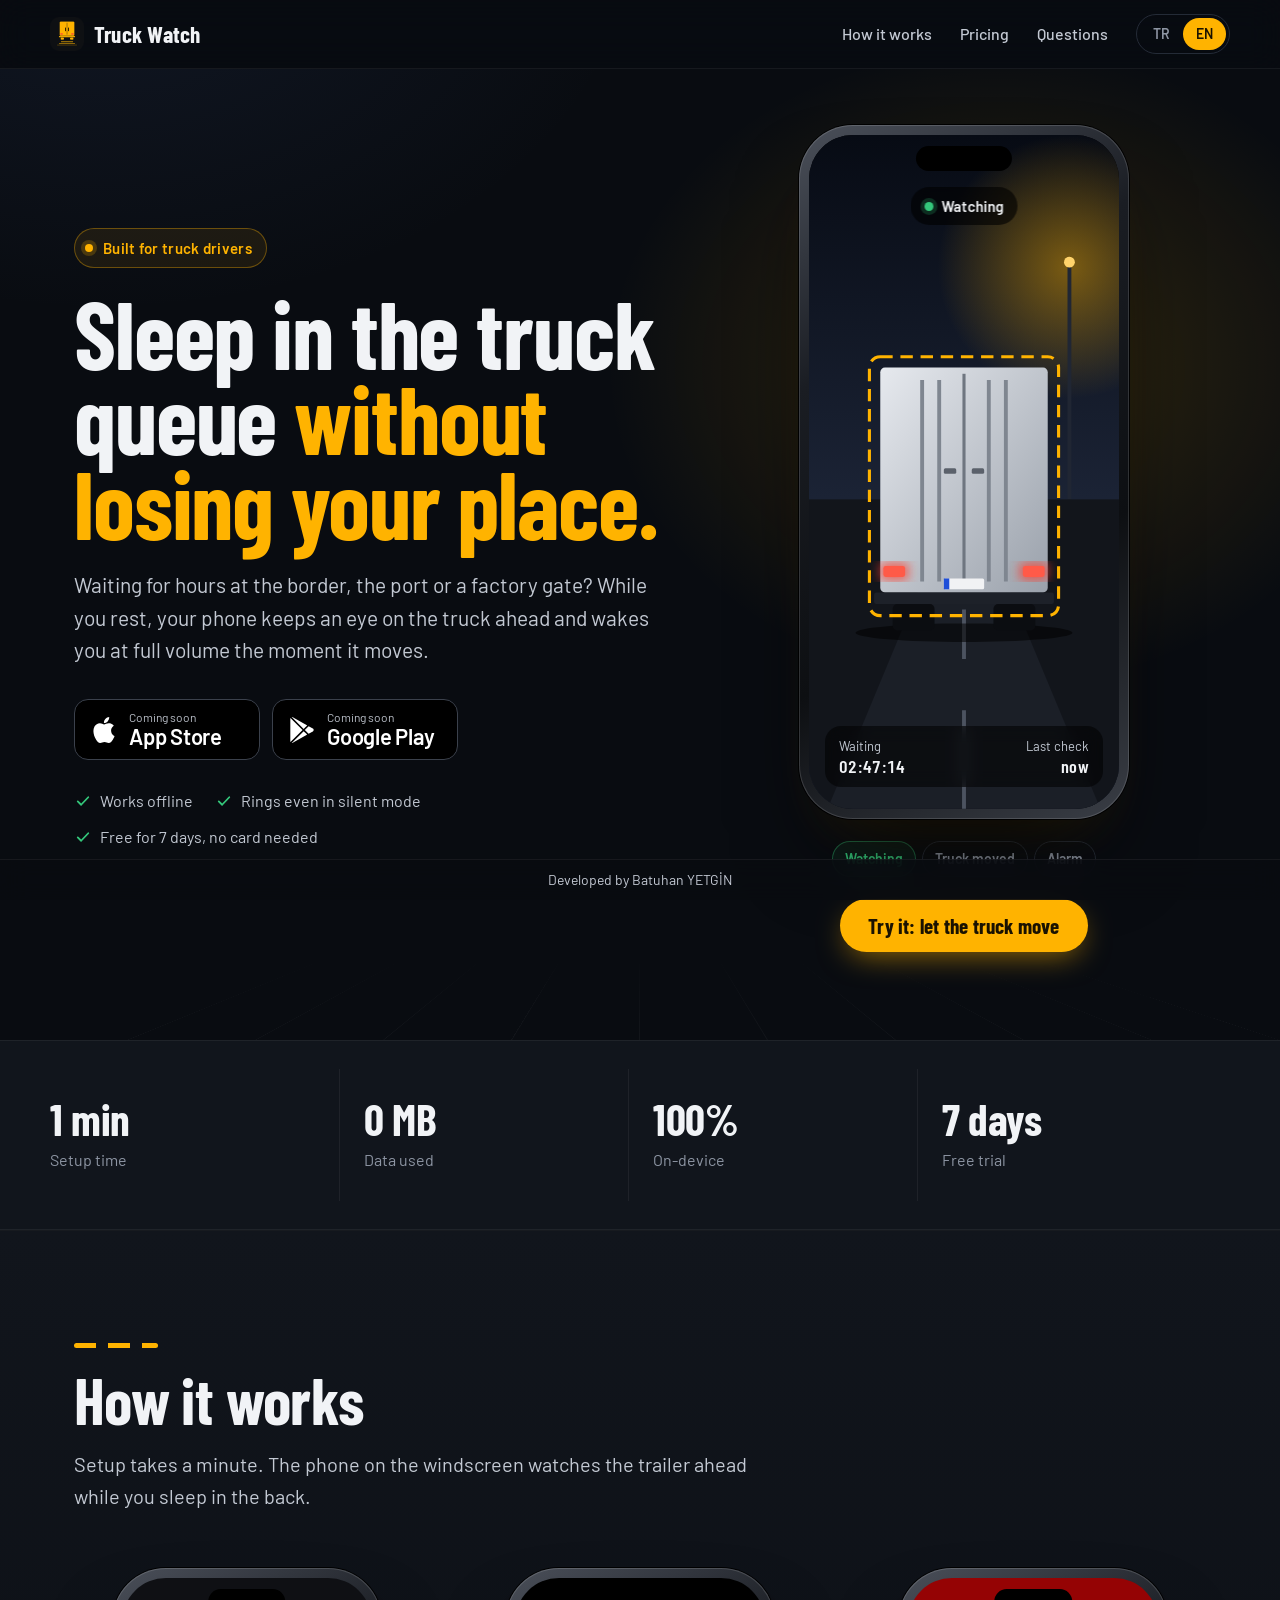
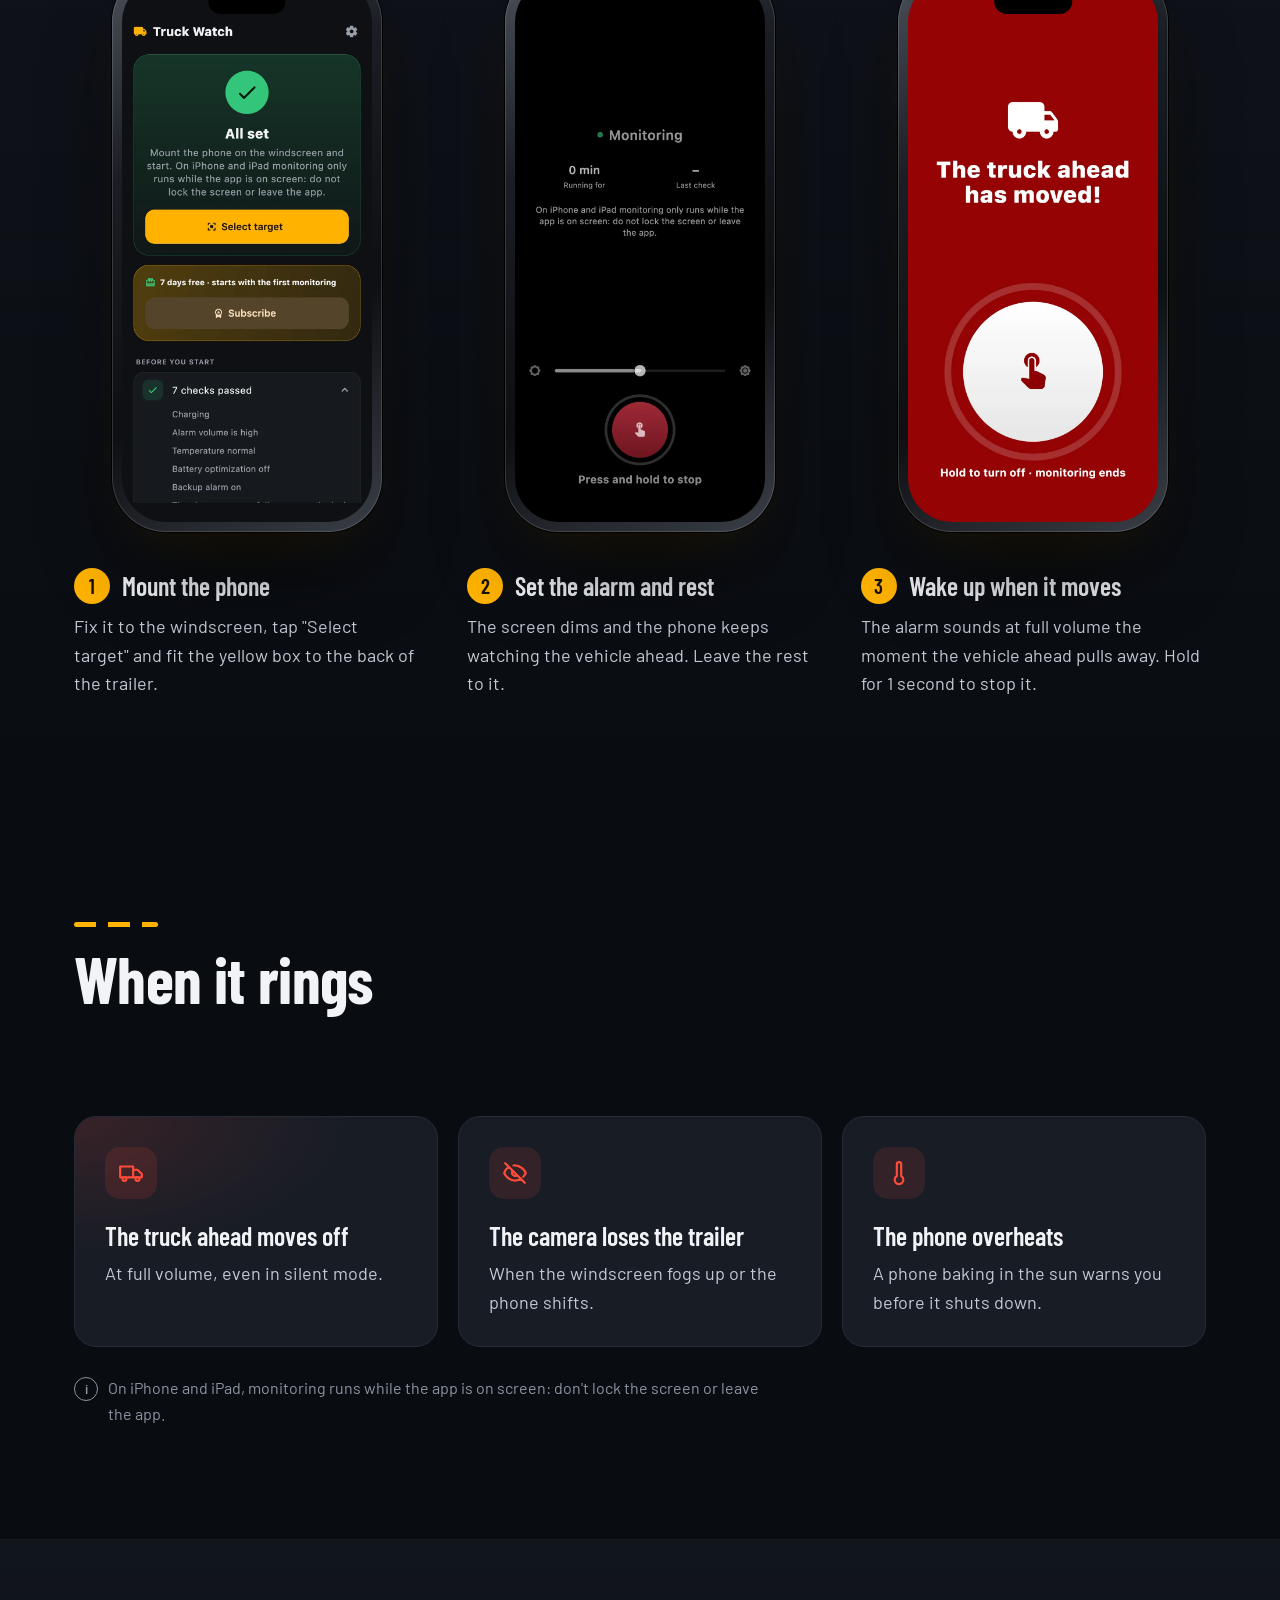
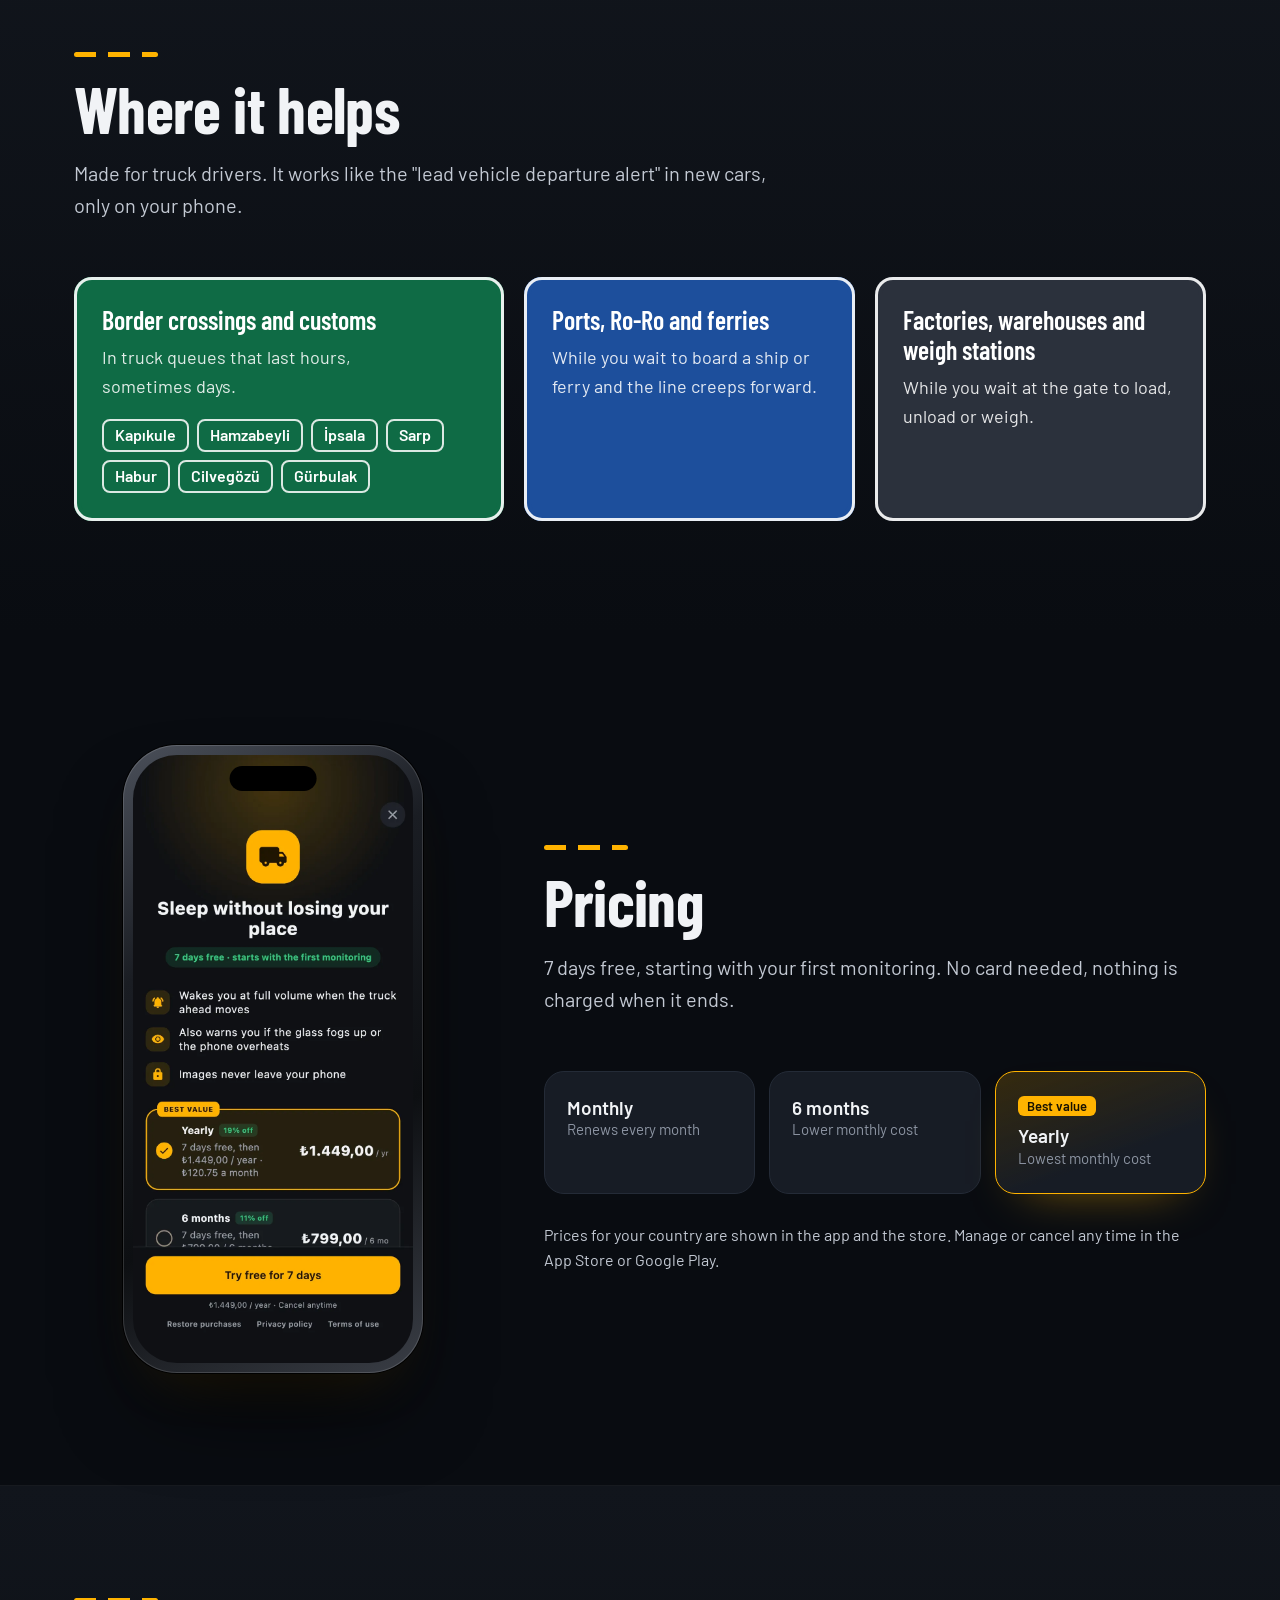
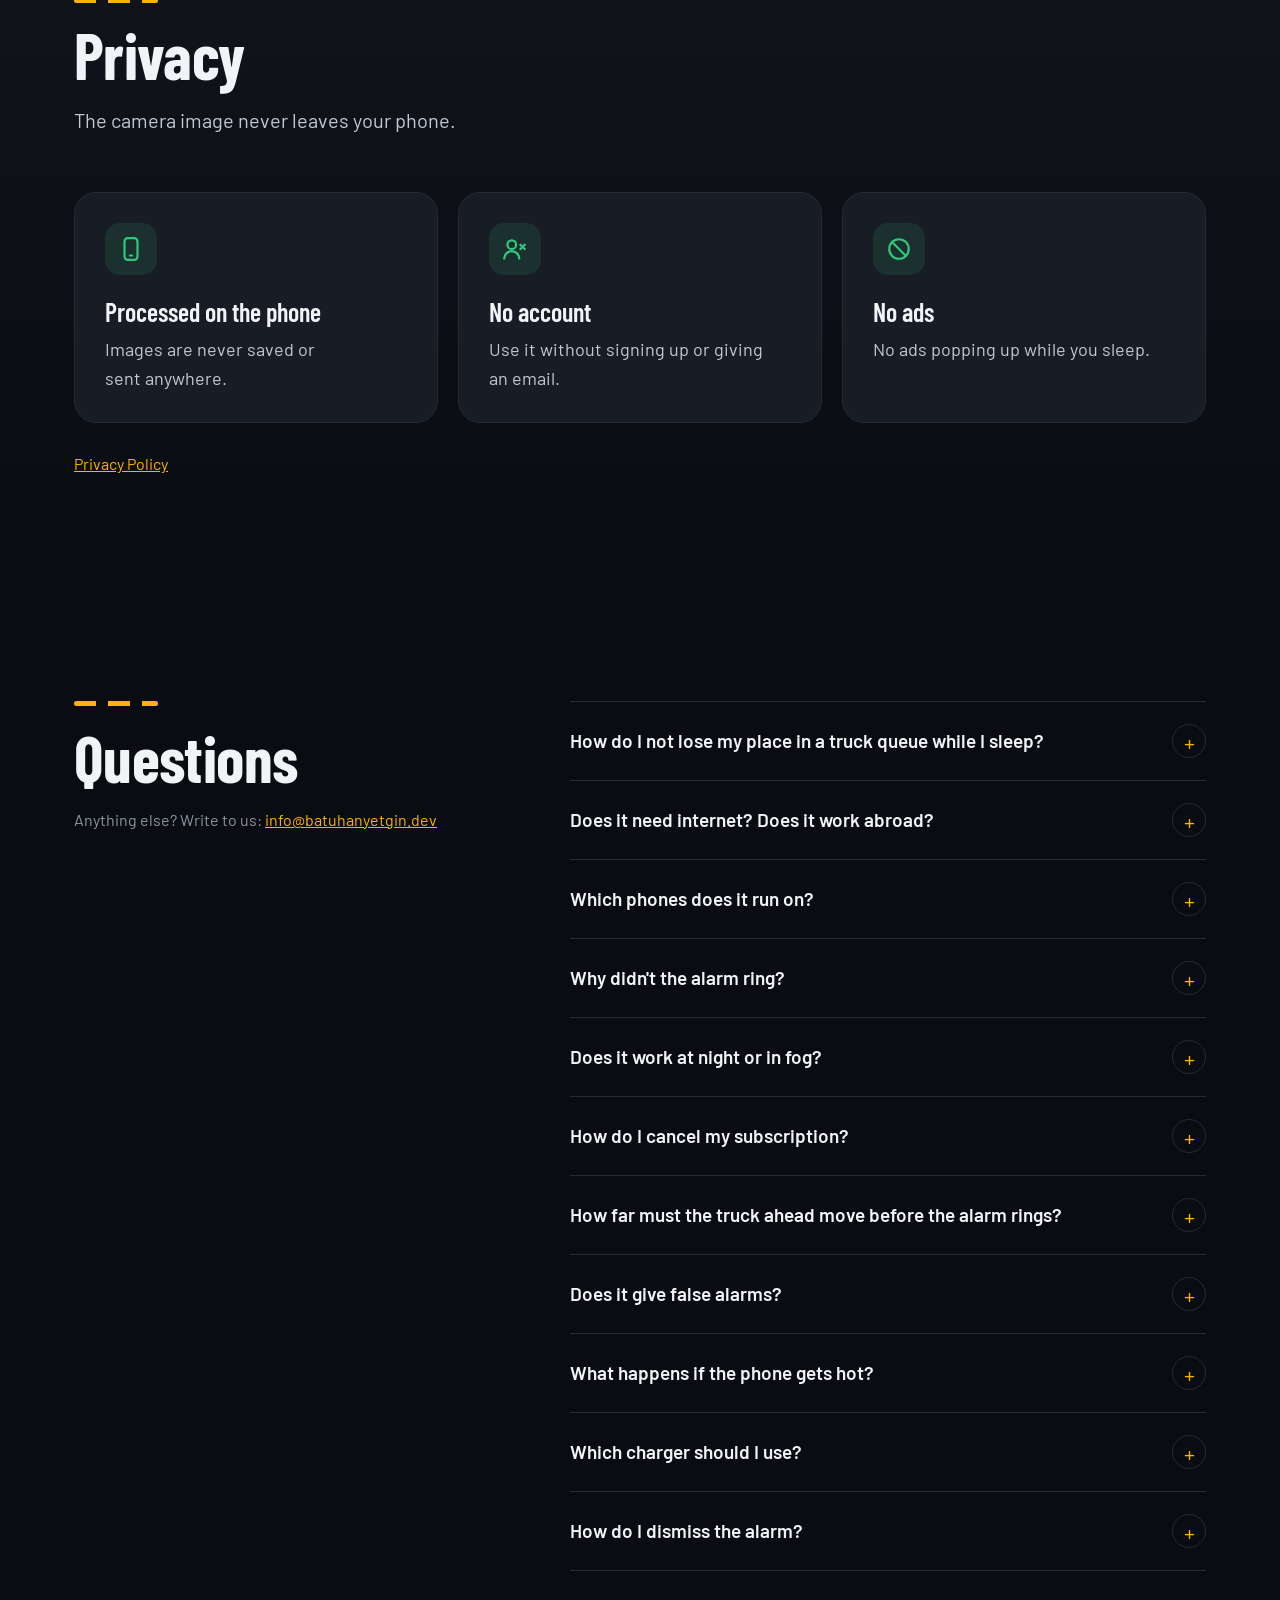
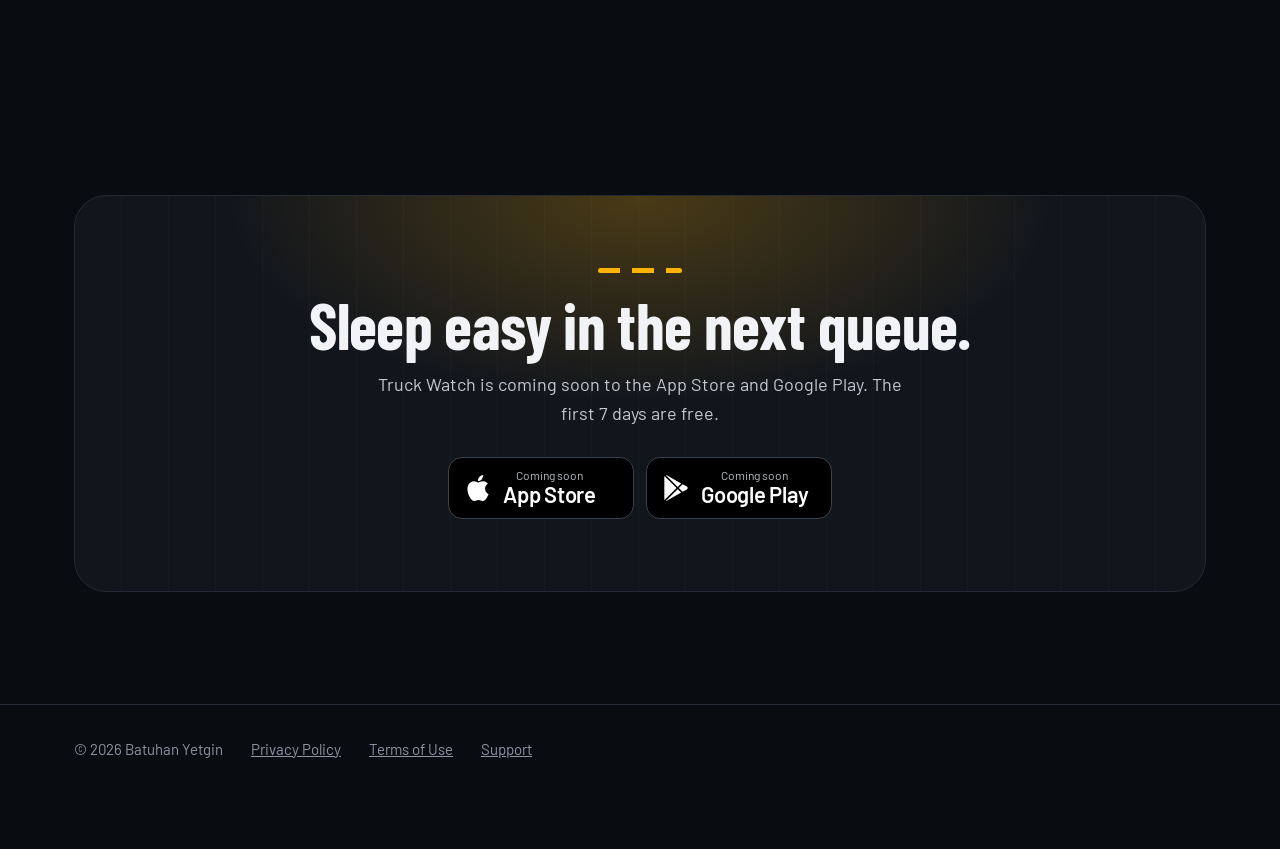
==== commit 4efa67eb: "GEO: llms.txt, şema fiyatları ve ekran görüntüleri, 5 yeni SSS, fontlar yerel - llms.txt eklendi (TR" ====
--- a/en/index.html
+++ b/en/index.html
@@ -5,6 +5,14 @@
 <meta name="viewport" content="width=device-width, initial-scale=1">
 <meta name="color-scheme" content="dark">
 <meta name="darkreader-lock">
+<script>
+(function(){var h=location.pathname.indexOf('/en')===0?'en':'tr',s;
+try{s=localStorage.getItem('lang')}catch(e){}
+var w=s==='tr'||s==='en'?s:/^tr/i.test(navigator.language)?'tr':'en';
+if(w!==h&&!/bot|crawl|spider/i.test(navigator.userAgent))location.replace(w==='en'?'/en/':'/');
+document.addEventListener('click',function(e){var a=e.target.closest('.lang a');if(a)try{localStorage.setItem('lang',a.getAttribute('hreflang')||h)}catch(x){}});
+})();
+</script>
 <title>Truck Watch: truck queue alarm that wakes you when the line moves</title>
 <meta name="description" content="Waiting in a truck queue at the border, the port or a factory gate? Rest while your phone watches the truck ahead and wakes you at full volume the moment it moves. 7 days free.">
 <link rel="canonical" href="https://tirsiratakip.com/en/">
@@ -25,9 +33,6 @@
 <meta name="theme-color" content="#0f1115">
 <link rel="icon" href="/favicon.png">
 <link rel="apple-touch-icon" href="/apple-touch-icon.png">
-<link rel="preconnect" href="https://fonts.googleapis.com">
-<link rel="preconnect" href="https://fonts.gstatic.com" crossorigin>
-<link href="https://fonts.googleapis.com/css2?family=Barlow+Condensed:wght@600;700&family=Barlow:wght@400;500;600&display=swap" rel="stylesheet">
 <link rel="stylesheet" href="/style.css">
 <script type="application/ld+json">
 [{
@@ -37,11 +42,12 @@
   "alternateName": ["Tır Sıra Takip", "Tır Takip"],
   "url": "https://tirsiratakip.com/en/",
   "image": "https://tirsiratakip.com/img/icon.png",
+  "screenshot": ["https://tirsiratakip.com/img/en_1.webp", "https://tirsiratakip.com/img/en_2.webp", "https://tirsiratakip.com/img/en_3.webp", "https://tirsiratakip.com/img/en_4.webp"],
   "description": "An app that wakes truck drivers with a loud alarm when the vehicle ahead moves in a queue. For border, port and factory queues.",
   "applicationCategory": "UtilitiesApplication",
   "operatingSystem": "iOS 15+, Android 10+",
   "inLanguage": ["en", "tr"],
-  "offers": {"@type": "Offer", "price": "0", "priceCurrency": "USD", "description": "7-day free trial, then a monthly, 6-month or yearly subscription"},
+  "offers": [{"@type": "Offer", "name": "Monthly", "price": "150", "priceCurrency": "TRY", "description": "7-day free trial, then monthly subscription"}, {"@type": "Offer", "name": "6-month", "price": "799", "priceCurrency": "TRY", "description": "7-day free trial, then 6-month subscription"}, {"@type": "Offer", "name": "Yearly", "price": "1449", "priceCurrency": "TRY", "description": "7-day free trial, then yearly subscription"}],
   "author": {"@type": "Person", "name": "Batuhan Yetgin"}
 }, {
   "@context": "https://schema.org",
@@ -58,7 +64,17 @@
     {"@type": "Question", "name": "Does it work at night or in fog?",
      "acceptedAnswer": {"@type": "Answer", "text": "Darkness, fog or a dirty windscreen can weaken the image. If the camera loses sight of the trailer, the alarm rings to warn you."}},
     {"@type": "Question", "name": "How do I cancel my subscription?",
-     "acceptedAnswer": {"@type": "Answer", "text": "On iPhone: Settings, your name, Subscriptions. On Android: Google Play, Profile, Payments and subscriptions. Cancellation takes effect at the end of the period."}}
+     "acceptedAnswer": {"@type": "Answer", "text": "On iPhone: Settings, your name, Subscriptions. On Android: Google Play, Profile, Payments and subscriptions. Cancellation takes effect at the end of the period."}},
+    {"@type": "Question", "name": "How far must the truck ahead move before the alarm rings?",
+     "acceptedAnswer": {"@type": "Answer", "text": "The alarm rings when the truck ahead has moved about 1 metre away. When you set up, you fit the yellow box over the trailer and the app works out the distance from it."}},
+    {"@type": "Question", "name": "Does it give false alarms?",
+     "acceptedAnswer": {"@type": "Answer", "text": "An alarm is never based on a single frame; several quick frames are checked together. Short-lived changes such as a person walking past or a car's headlights are filtered out in that check."}},
+    {"@type": "Question", "name": "What happens if the phone gets hot?",
+     "acceptedAnswer": {"@type": "Answer", "text": "As the phone warms up, checks become less frequent and the image resolution drops, which slows the heating. If it gets hot you are told to unplug it or move it into the shade, and at a critical temperature an alarm wakes you."}},
+    {"@type": "Question", "name": "Which charger should I use?",
+     "acceptedAnswer": {"@type": "Answer", "text": "Fast charging is not needed; a normal charger is enough. Keep the phone out of direct sunlight."}},
+    {"@type": "Question", "name": "How do I dismiss the alarm?",
+     "acceptedAnswer": {"@type": "Answer", "text": "Press and hold the on-screen button for 1 second. A single tap is not enough, so you cannot dismiss it by accident half-asleep."}}
   ]
 }]
 </script>
@@ -282,6 +298,26 @@
         <summary>How do I cancel my subscription?</summary>
         <p>On iPhone: Settings → your name → Subscriptions. On Android: Google Play → Profile → Payments &amp; subscriptions. Cancellation takes effect at the end of the period.</p>
       </details>
+      <details>
+        <summary>How far must the truck ahead move before the alarm rings?</summary>
+        <p>The alarm rings when the truck ahead has moved about 1 metre away. When you set up, you fit the yellow box over the trailer and the app works out the distance from it.</p>
+      </details>
+      <details>
+        <summary>Does it give false alarms?</summary>
+        <p>An alarm is never based on a single frame; several quick frames are checked together. Short-lived changes such as a person walking past or a car's headlights are filtered out in that check.</p>
+      </details>
+      <details>
+        <summary>What happens if the phone gets hot?</summary>
+        <p>As the phone warms up, checks become less frequent and the image resolution drops, which slows the heating. If it gets hot you are told to unplug it or move it into the shade, and at a critical temperature an alarm wakes you.</p>
+      </details>
+      <details>
+        <summary>Which charger should I use?</summary>
+        <p>Fast charging is not needed; a normal charger is enough. Keep the phone out of direct sunlight.</p>
+      </details>
+      <details>
+        <summary>How do I dismiss the alarm?</summary>
+        <p>Press and hold the on-screen button for 1 second. A single tap is not enough, so you cannot dismiss it by accident half-asleep.</p>
+      </details>
     </div>
   </div>
 </section>
--- a/style.css
+++ b/style.css
@@ -1,3 +1,13 @@
+@font-face{font-family:'Barlow';font-style:normal;font-weight:400;font-display:swap;src:url(/fonts/barlow-400-latin-ext.woff2) format('woff2');unicode-range:U+0100-02BA, U+02BD-02C5, U+02C7-02CC, U+02CE-02D7, U+02DD-02FF, U+0304, U+0308, U+0329, U+1D00-1DBF, U+1E00-1E9F, U+1EF2-1EFF, U+2020, U+20A0-20AB, U+20AD-20C4, U+2113, U+2C60-2C7F, U+A720-A7FF}
+@font-face{font-family:'Barlow';font-style:normal;font-weight:400;font-display:swap;src:url(/fonts/barlow-400-latin.woff2) format('woff2');unicode-range:U+0000-00FF, U+0131, U+0152-0153, U+02BB-02BC, U+02C6, U+02DA, U+02DC, U+0304, U+0308, U+0329, U+2000-206F, U+20AC, U+2122, U+2191, U+2193, U+2212, U+2215, U+FEFF, U+FFFD}
+@font-face{font-family:'Barlow';font-style:normal;font-weight:500;font-display:swap;src:url(/fonts/barlow-500-latin-ext.woff2) format('woff2');unicode-range:U+0100-02BA, U+02BD-02C5, U+02C7-02CC, U+02CE-02D7, U+02DD-02FF, U+0304, U+0308, U+0329, U+1D00-1DBF, U+1E00-1E9F, U+1EF2-1EFF, U+2020, U+20A0-20AB, U+20AD-20C4, U+2113, U+2C60-2C7F, U+A720-A7FF}
+@font-face{font-family:'Barlow';font-style:normal;font-weight:500;font-display:swap;src:url(/fonts/barlow-500-latin.woff2) format('woff2');unicode-range:U+0000-00FF, U+0131, U+0152-0153, U+02BB-02BC, U+02C6, U+02DA, U+02DC, U+0304, U+0308, U+0329, U+2000-206F, U+20AC, U+2122, U+2191, U+2193, U+2212, U+2215, U+FEFF, U+FFFD}
+@font-face{font-family:'Barlow';font-style:normal;font-weight:600;font-display:swap;src:url(/fonts/barlow-600-latin-ext.woff2) format('woff2');unicode-range:U+0100-02BA, U+02BD-02C5, U+02C7-02CC, U+02CE-02D7, U+02DD-02FF, U+0304, U+0308, U+0329, U+1D00-1DBF, U+1E00-1E9F, U+1EF2-1EFF, U+2020, U+20A0-20AB, U+20AD-20C4, U+2113, U+2C60-2C7F, U+A720-A7FF}
+@font-face{font-family:'Barlow';font-style:normal;font-weight:600;font-display:swap;src:url(/fonts/barlow-600-latin.woff2) format('woff2');unicode-range:U+0000-00FF, U+0131, U+0152-0153, U+02BB-02BC, U+02C6, U+02DA, U+02DC, U+0304, U+0308, U+0329, U+2000-206F, U+20AC, U+2122, U+2191, U+2193, U+2212, U+2215, U+FEFF, U+FFFD}
+@font-face{font-family:'Barlow Condensed';font-style:normal;font-weight:600;font-display:swap;src:url(/fonts/barlow-condensed-600-latin-ext.woff2) format('woff2');unicode-range:U+0100-02BA, U+02BD-02C5, U+02C7-02CC, U+02CE-02D7, U+02DD-02FF, U+0304, U+0308, U+0329, U+1D00-1DBF, U+1E00-1E9F, U+1EF2-1EFF, U+2020, U+20A0-20AB, U+20AD-20C4, U+2113, U+2C60-2C7F, U+A720-A7FF}
+@font-face{font-family:'Barlow Condensed';font-style:normal;font-weight:600;font-display:swap;src:url(/fonts/barlow-condensed-600-latin.woff2) format('woff2');unicode-range:U+0000-00FF, U+0131, U+0152-0153, U+02BB-02BC, U+02C6, U+02DA, U+02DC, U+0304, U+0308, U+0329, U+2000-206F, U+20AC, U+2122, U+2191, U+2193, U+2212, U+2215, U+FEFF, U+FFFD}
+@font-face{font-family:'Barlow Condensed';font-style:normal;font-weight:700;font-display:swap;src:url(/fonts/barlow-condensed-700-latin-ext.woff2) format('woff2');unicode-range:U+0100-02BA, U+02BD-02C5, U+02C7-02CC, U+02CE-02D7, U+02DD-02FF, U+0304, U+0308, U+0329, U+1D00-1DBF, U+1E00-1E9F, U+1EF2-1EFF, U+2020, U+20A0-20AB, U+20AD-20C4, U+2113, U+2C60-2C7F, U+A720-A7FF}
+@font-face{font-family:'Barlow Condensed';font-style:normal;font-weight:700;font-display:swap;src:url(/fonts/barlow-condensed-700-latin.woff2) format('woff2');unicode-range:U+0000-00FF, U+0131, U+0152-0153, U+02BB-02BC, U+02C6, U+02DA, U+02DC, U+0304, U+0308, U+0329, U+2000-206F, U+20AC, U+2122, U+2191, U+2193, U+2212, U+2215, U+FEFF, U+FFFD}
 :root {
   --night: #090c11;
   --cab: #11151c;
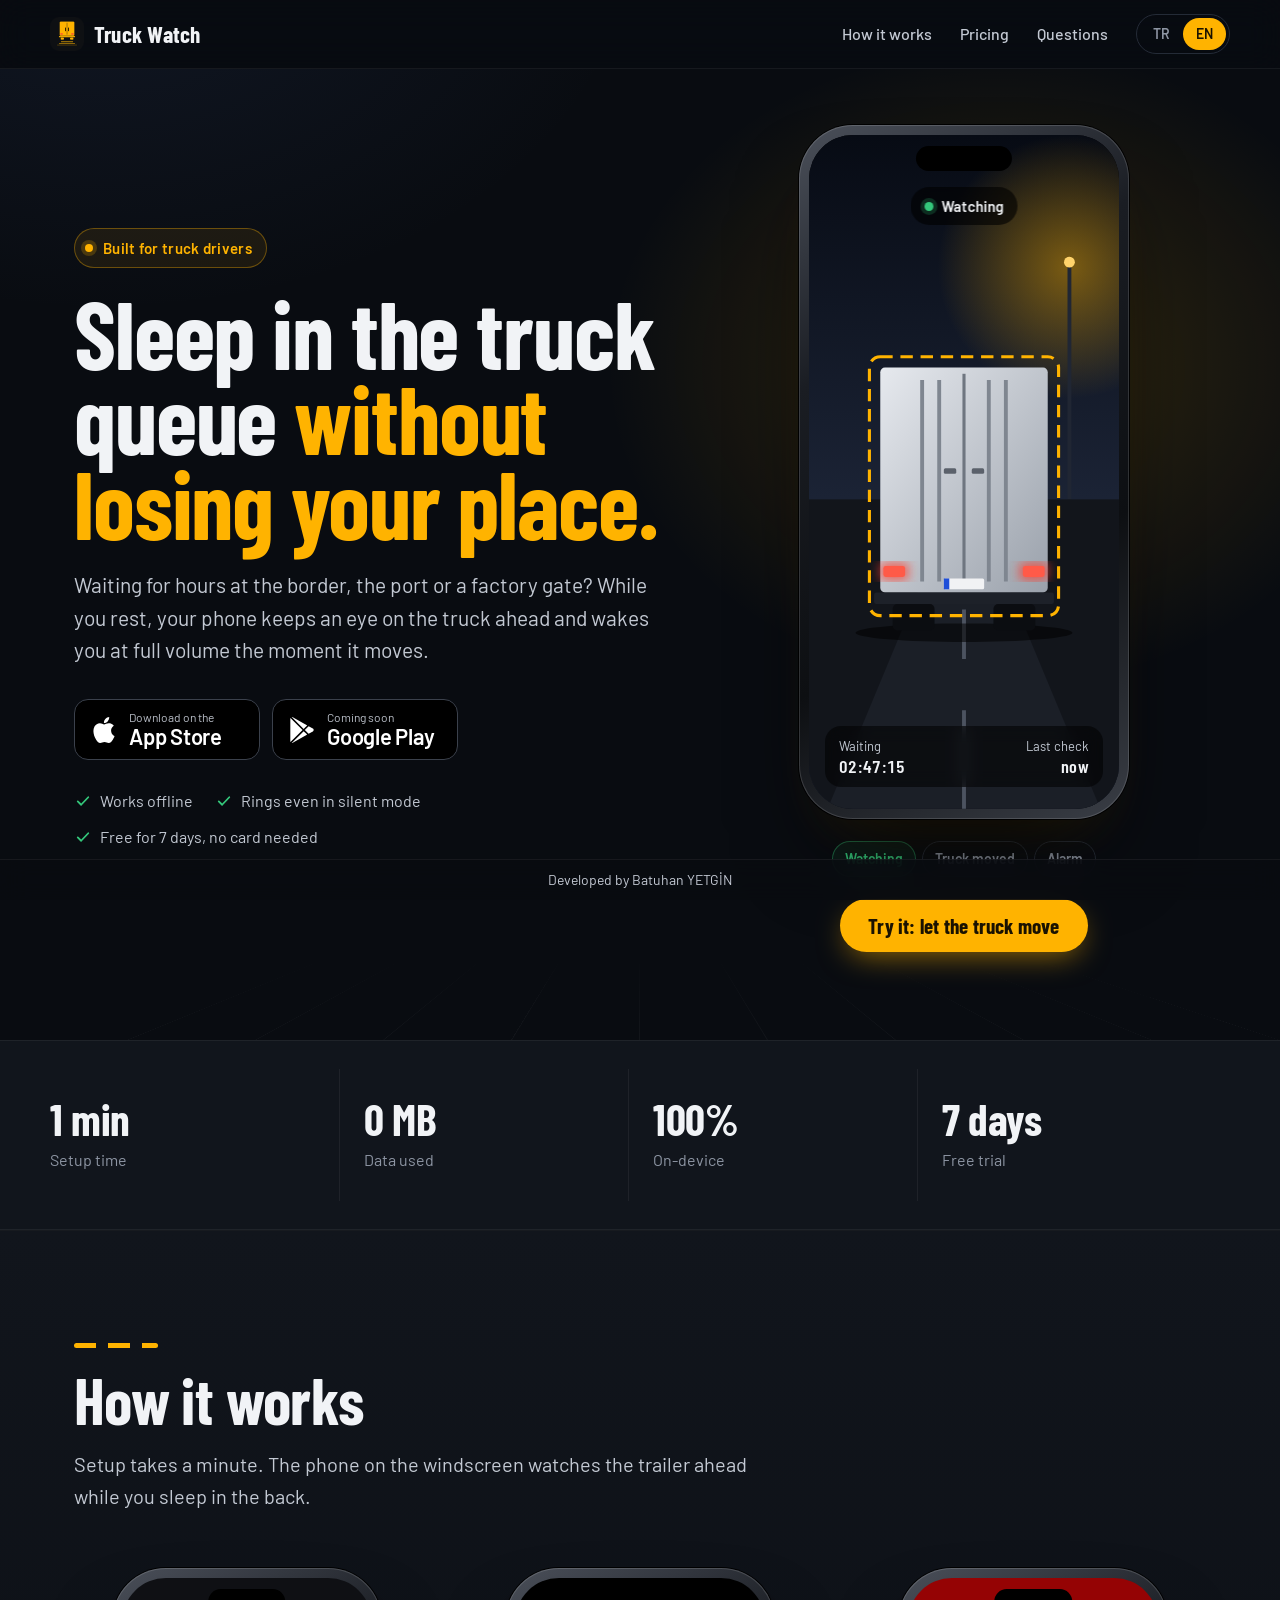
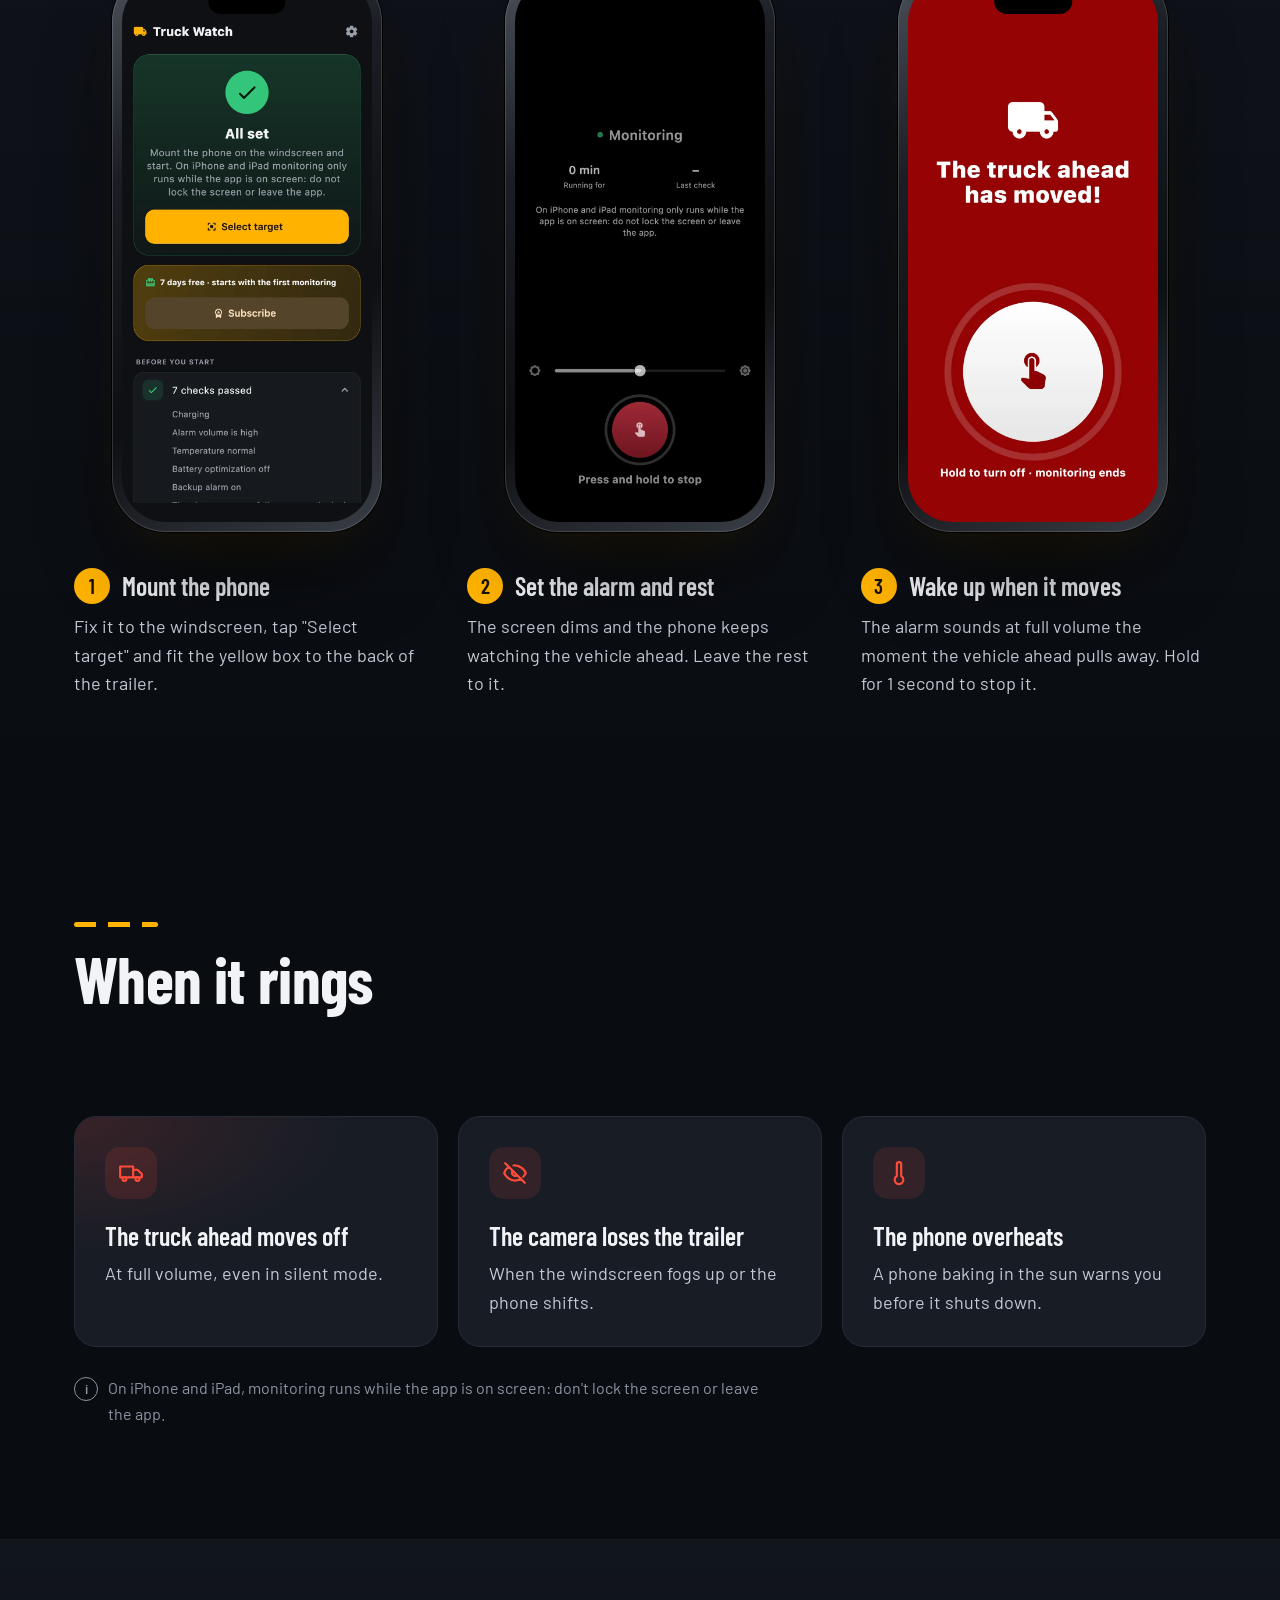
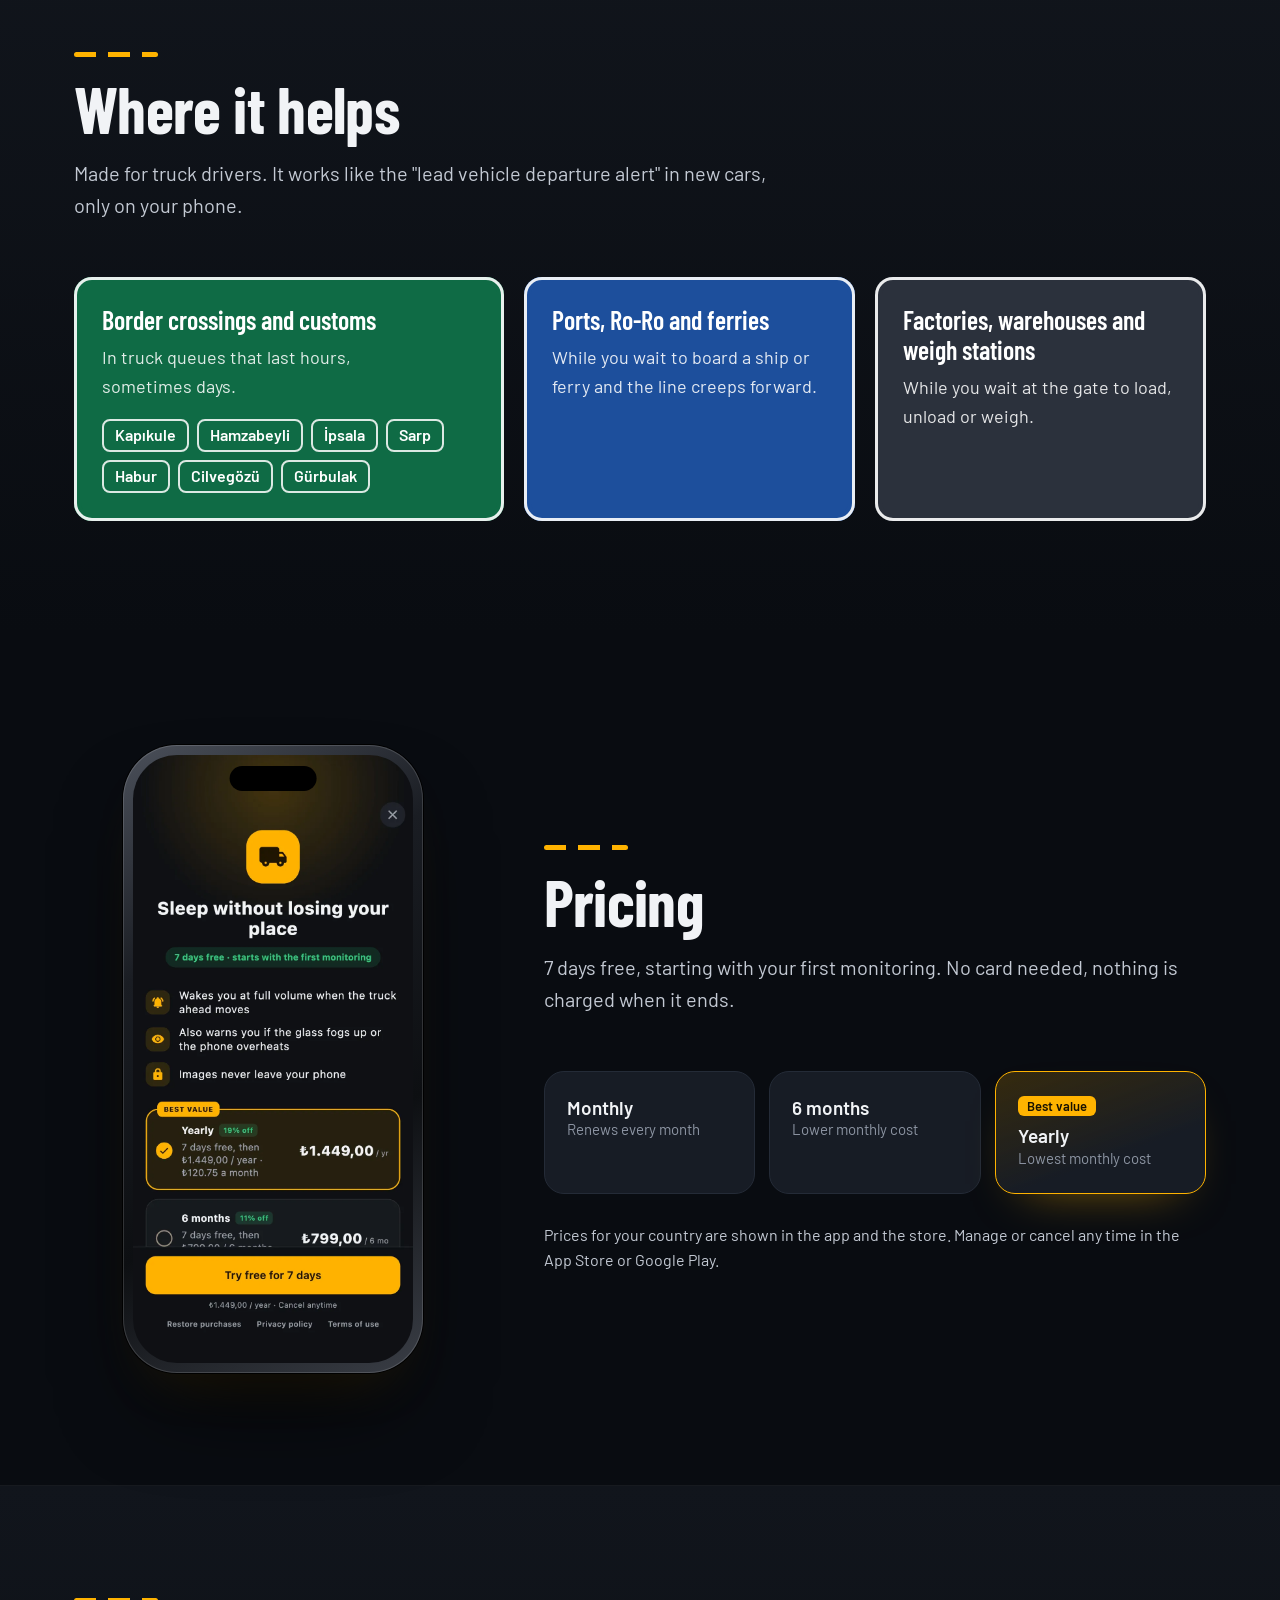
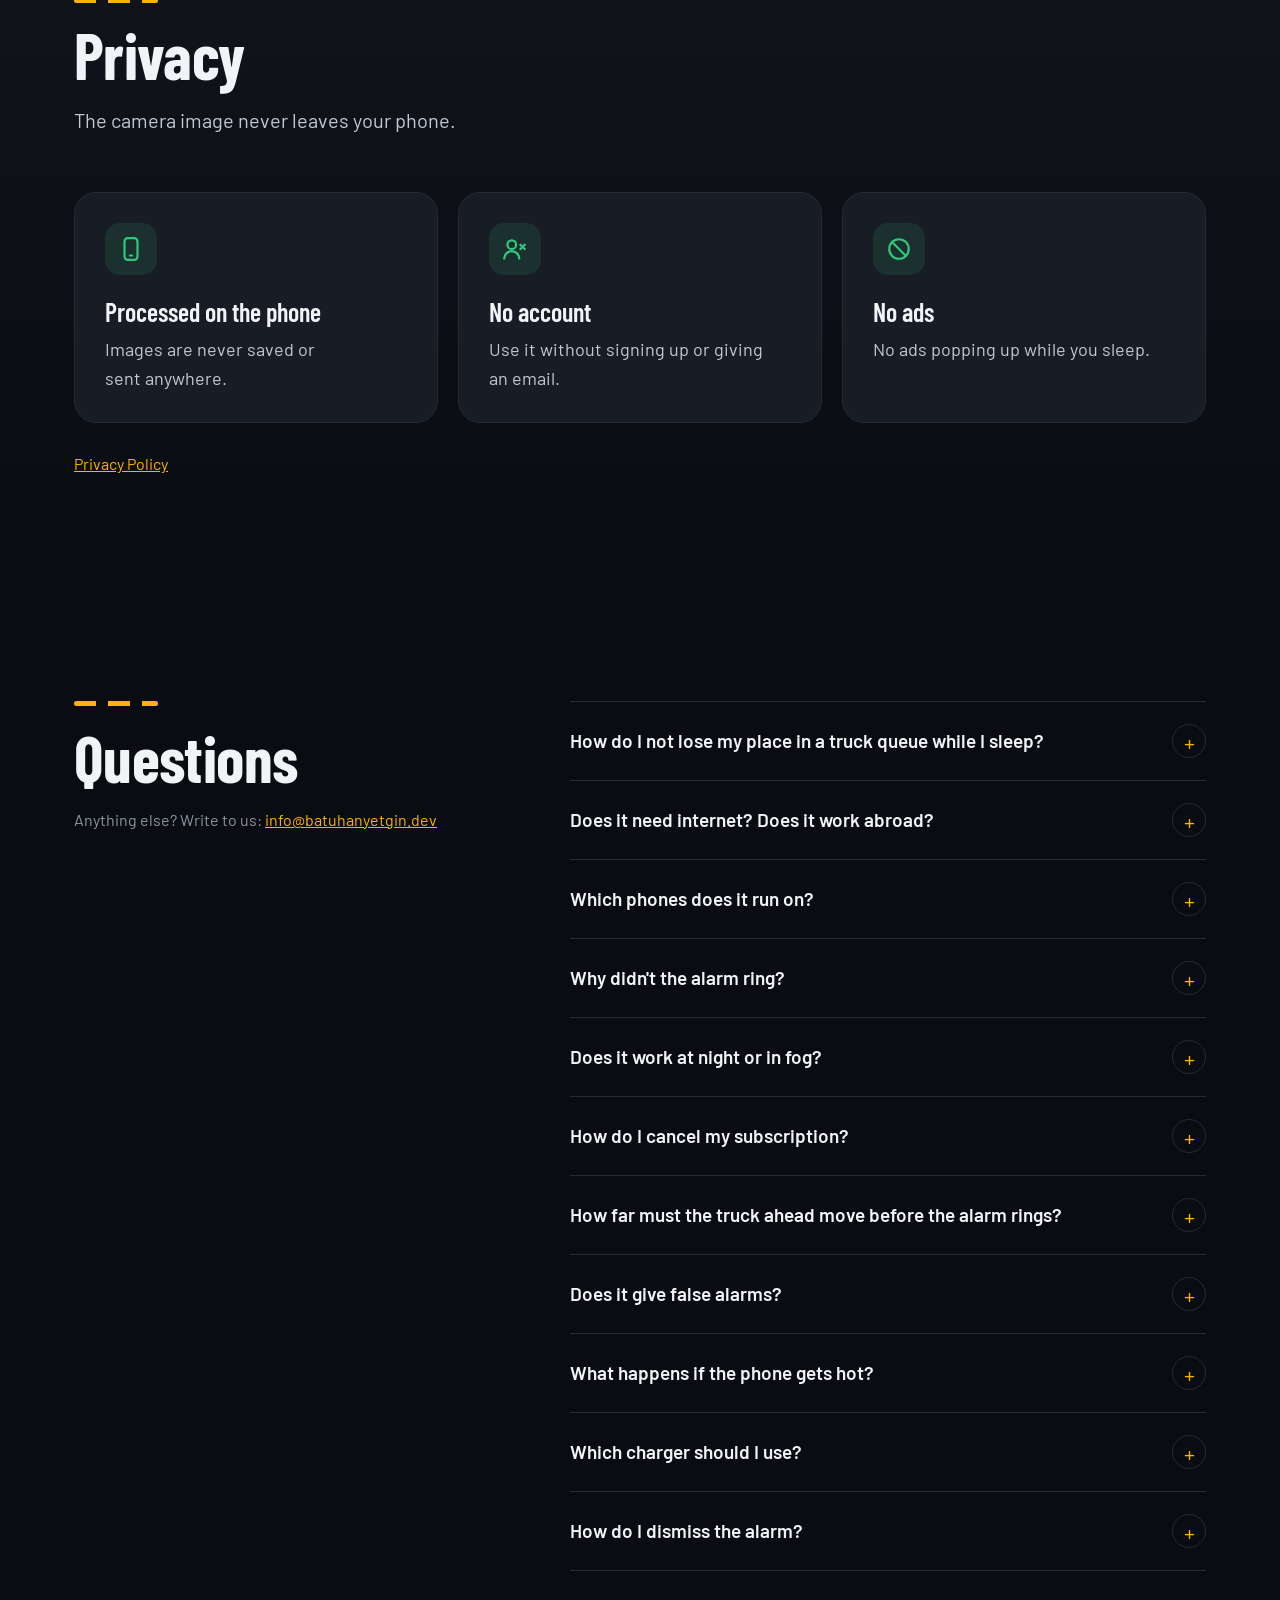
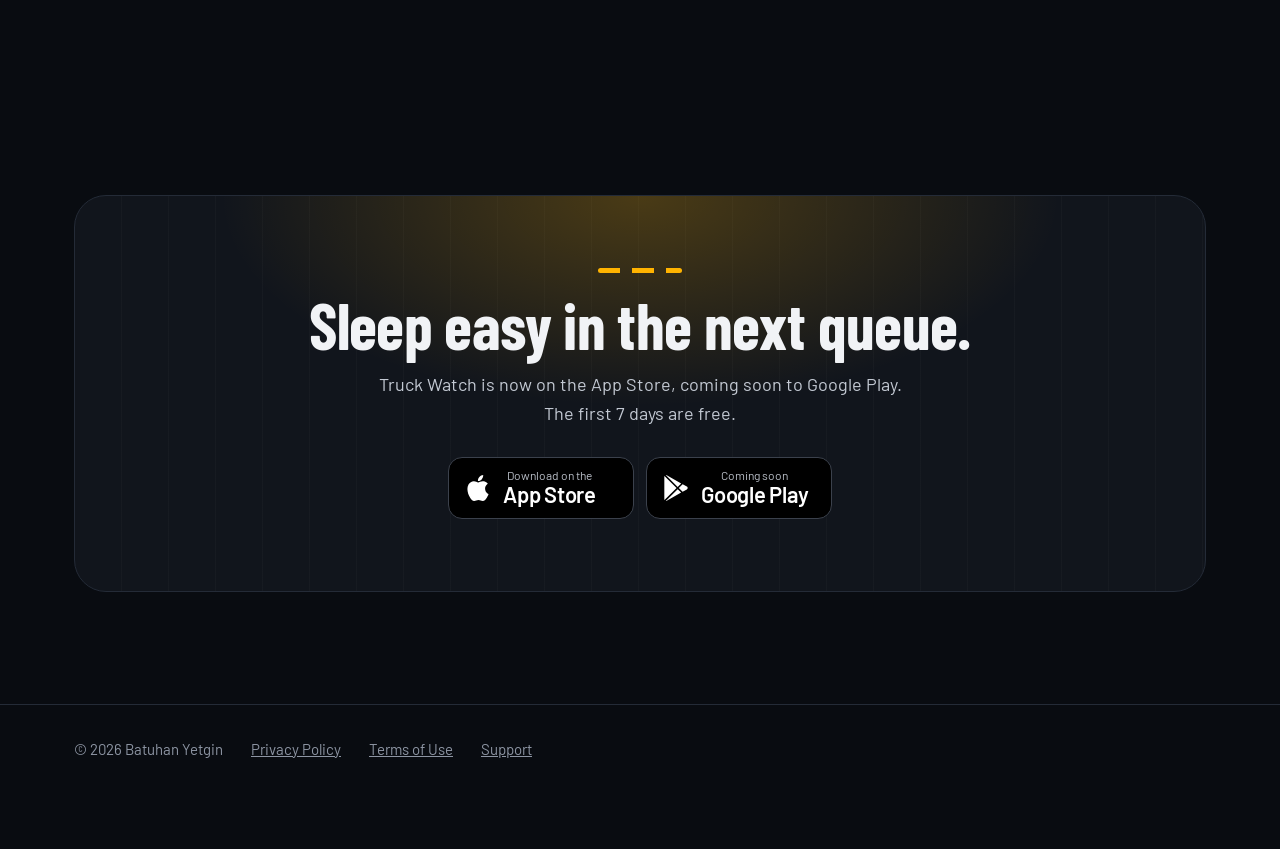
==== commit 2a93a8f5: "App Store linki: rozetler yayındaki uygulamaya bağlandı, Google Play yakında kaldı Co-Authored-By: C" ====
--- a/en/index.html
+++ b/en/index.html
@@ -101,7 +101,7 @@
       <p class="lede">Waiting for hours at the border, the port or a factory gate? While you rest, your phone keeps an eye on the truck ahead and wakes you at full volume the moment it moves.</p>
       <!-- Swap each span for <a class="badge" href="..."> once the app is live in that store. -->
       <div class="stores">
-        <span class="badge"><svg viewBox="0 0 24 24" aria-hidden="true"><path d="M12.152 6.896c-.948 0-2.415-1.078-3.96-1.04-2.04.027-3.91 1.183-4.961 3.014-2.117 3.675-.546 9.103 1.519 12.09 1.013 1.454 2.208 3.09 3.792 3.039 1.52-.065 2.09-.987 3.935-.987 1.831 0 2.35.987 3.96.948 1.637-.026 2.676-1.48 3.676-2.948 1.156-1.688 1.636-3.325 1.662-3.415-.039-.013-3.182-1.221-3.22-4.857-.026-3.04 2.48-4.494 2.597-4.559-1.429-2.09-3.623-2.324-4.39-2.376-2-.156-3.675 1.09-4.61 1.09zM15.53 3.83c.843-1.012 1.4-2.427 1.245-3.83-1.207.052-2.662.805-3.532 1.818-.78.896-1.454 2.338-1.273 3.714 1.338.104 2.715-.688 3.559-1.701"/></svg><span><small>Coming soon</small><b>App Store</b></span></span>
+        <a class="badge" href="https://apps.apple.com/app/id6820950562"><svg viewBox="0 0 24 24" aria-hidden="true"><path d="M12.152 6.896c-.948 0-2.415-1.078-3.96-1.04-2.04.027-3.91 1.183-4.961 3.014-2.117 3.675-.546 9.103 1.519 12.09 1.013 1.454 2.208 3.09 3.792 3.039 1.52-.065 2.09-.987 3.935-.987 1.831 0 2.35.987 3.96.948 1.637-.026 2.676-1.48 3.676-2.948 1.156-1.688 1.636-3.325 1.662-3.415-.039-.013-3.182-1.221-3.22-4.857-.026-3.04 2.48-4.494 2.597-4.559-1.429-2.09-3.623-2.324-4.39-2.376-2-.156-3.675 1.09-4.61 1.09zM15.53 3.83c.843-1.012 1.4-2.427 1.245-3.83-1.207.052-2.662.805-3.532 1.818-.78.896-1.454 2.338-1.273 3.714 1.338.104 2.715-.688 3.559-1.701"/></svg><span><small>Download on the</small><b>App Store</b></span></a>
         <span class="badge"><svg viewBox="0 0 24 24" aria-hidden="true"><path d="M22.018 13.298l-3.919 2.218-3.515-3.493 3.543-3.521 3.891 2.202a1.49 1.49 0 0 1 0 2.594zM1.337.924a1.486 1.486 0 0 0-.112.568v21.017c0 .217.045.419.124.6l11.155-11.087L1.337.924zm12.207 10.065l3.258-3.238L3.45.195a1.466 1.466 0 0 0-.946-.179l11.04 10.973zm0 2.067l-11 10.933c.298.036.612-.016.906-.183l13.324-7.54-3.23-3.21z"/></svg><span><small>Coming soon</small><b>Google Play</b></span></span>
       </div>
       <ul class="facts">
@@ -326,10 +326,10 @@
   <div class="wrap">
     <div class="cta">
       <h2>Sleep easy in the next queue.</h2>
-      <p>Truck Watch is coming soon to the App Store and Google Play. The first 7 days are free.</p>
+      <p>Truck Watch is now on the App Store, coming soon to Google Play. The first 7 days are free.</p>
       <!-- Swap each span for <a class="badge" href="..."> once the app is live in that store. -->
       <div class="stores">
-        <span class="badge"><svg viewBox="0 0 24 24" aria-hidden="true"><path d="M12.152 6.896c-.948 0-2.415-1.078-3.96-1.04-2.04.027-3.91 1.183-4.961 3.014-2.117 3.675-.546 9.103 1.519 12.09 1.013 1.454 2.208 3.09 3.792 3.039 1.52-.065 2.09-.987 3.935-.987 1.831 0 2.35.987 3.96.948 1.637-.026 2.676-1.48 3.676-2.948 1.156-1.688 1.636-3.325 1.662-3.415-.039-.013-3.182-1.221-3.22-4.857-.026-3.04 2.48-4.494 2.597-4.559-1.429-2.09-3.623-2.324-4.39-2.376-2-.156-3.675 1.09-4.61 1.09zM15.53 3.83c.843-1.012 1.4-2.427 1.245-3.83-1.207.052-2.662.805-3.532 1.818-.78.896-1.454 2.338-1.273 3.714 1.338.104 2.715-.688 3.559-1.701"/></svg><span><small>Coming soon</small><b>App Store</b></span></span>
+        <a class="badge" href="https://apps.apple.com/app/id6820950562"><svg viewBox="0 0 24 24" aria-hidden="true"><path d="M12.152 6.896c-.948 0-2.415-1.078-3.96-1.04-2.04.027-3.91 1.183-4.961 3.014-2.117 3.675-.546 9.103 1.519 12.09 1.013 1.454 2.208 3.09 3.792 3.039 1.52-.065 2.09-.987 3.935-.987 1.831 0 2.35.987 3.96.948 1.637-.026 2.676-1.48 3.676-2.948 1.156-1.688 1.636-3.325 1.662-3.415-.039-.013-3.182-1.221-3.22-4.857-.026-3.04 2.48-4.494 2.597-4.559-1.429-2.09-3.623-2.324-4.39-2.376-2-.156-3.675 1.09-4.61 1.09zM15.53 3.83c.843-1.012 1.4-2.427 1.245-3.83-1.207.052-2.662.805-3.532 1.818-.78.896-1.454 2.338-1.273 3.714 1.338.104 2.715-.688 3.559-1.701"/></svg><span><small>Download on the</small><b>App Store</b></span></a>
         <span class="badge"><svg viewBox="0 0 24 24" aria-hidden="true"><path d="M22.018 13.298l-3.919 2.218-3.515-3.493 3.543-3.521 3.891 2.202a1.49 1.49 0 0 1 0 2.594zM1.337.924a1.486 1.486 0 0 0-.112.568v21.017c0 .217.045.419.124.6l11.155-11.087L1.337.924zm12.207 10.065l3.258-3.238L3.45.195a1.466 1.466 0 0 0-.946-.179l11.04 10.973zm0 2.067l-11 10.933c.298.036.612-.016.906-.183l13.324-7.54-3.23-3.21z"/></svg><span><small>Coming soon</small><b>Google Play</b></span></span>
       </div>
     </div>
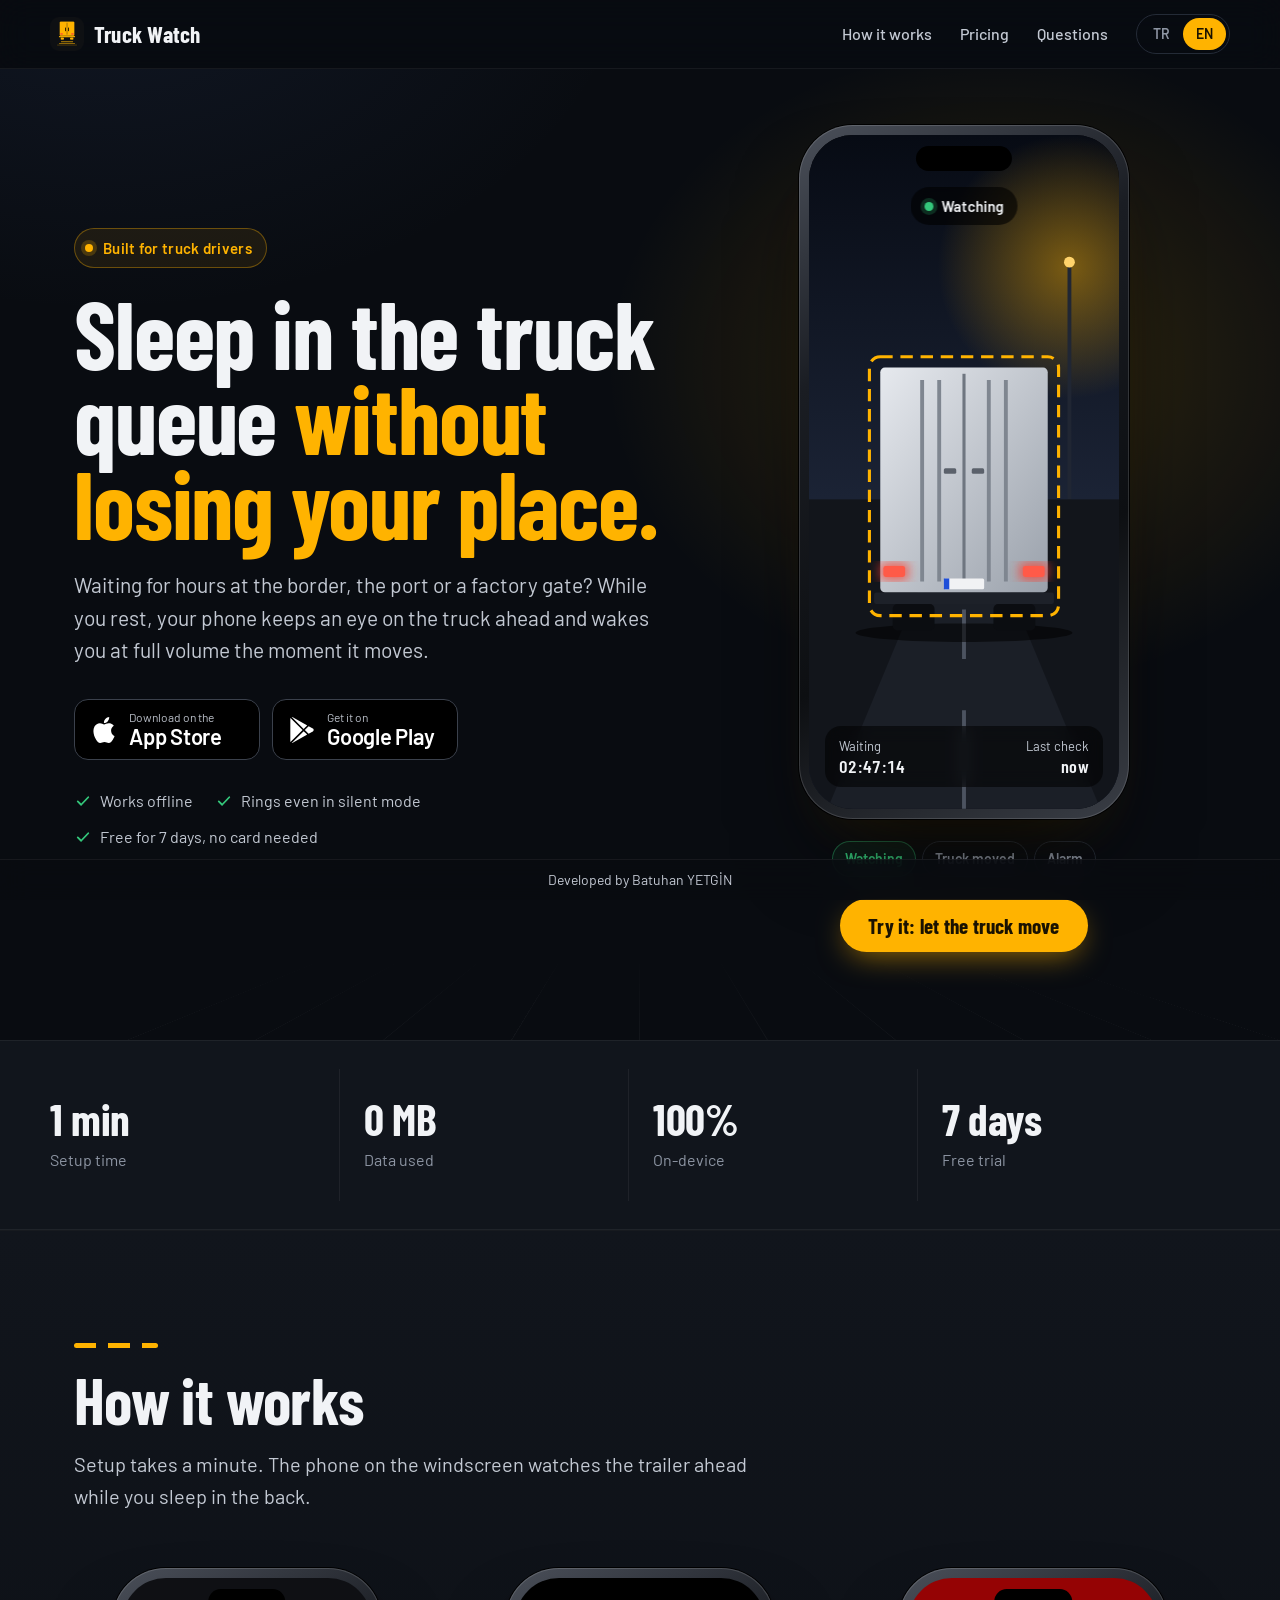
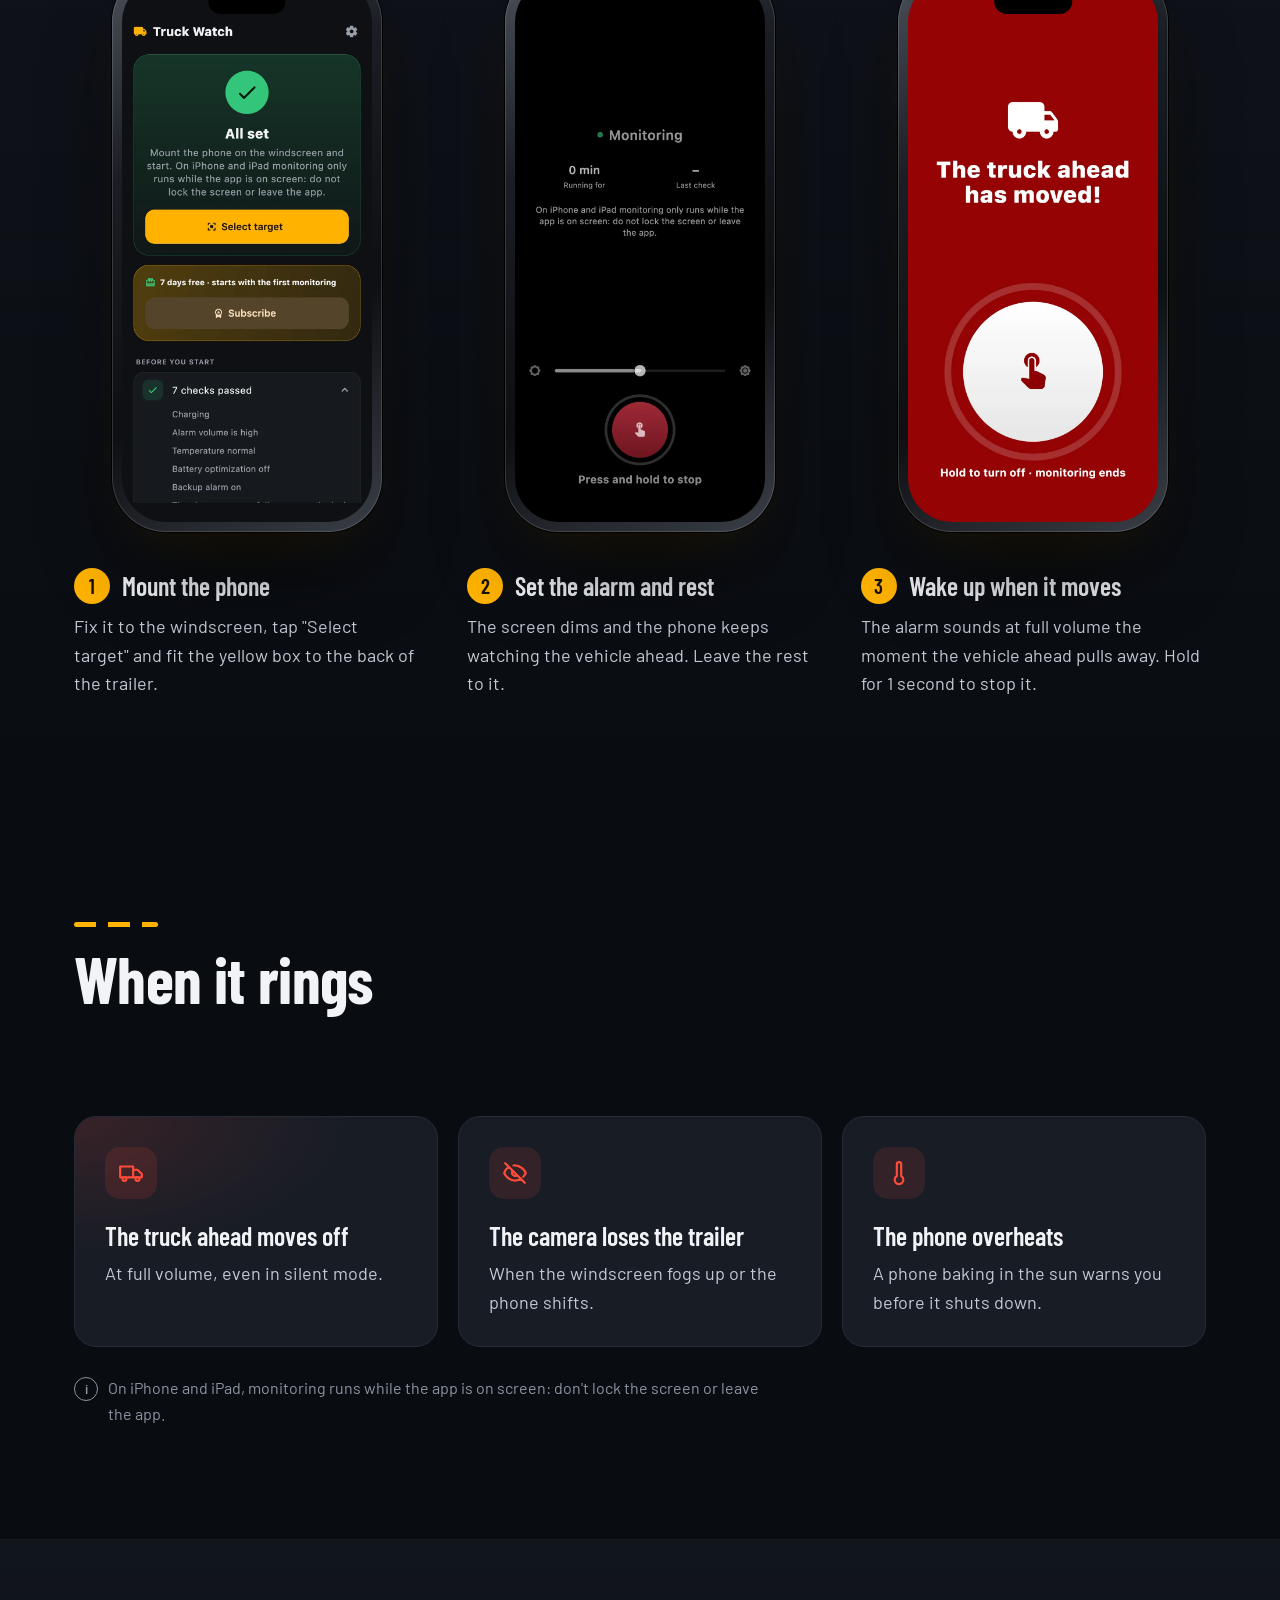
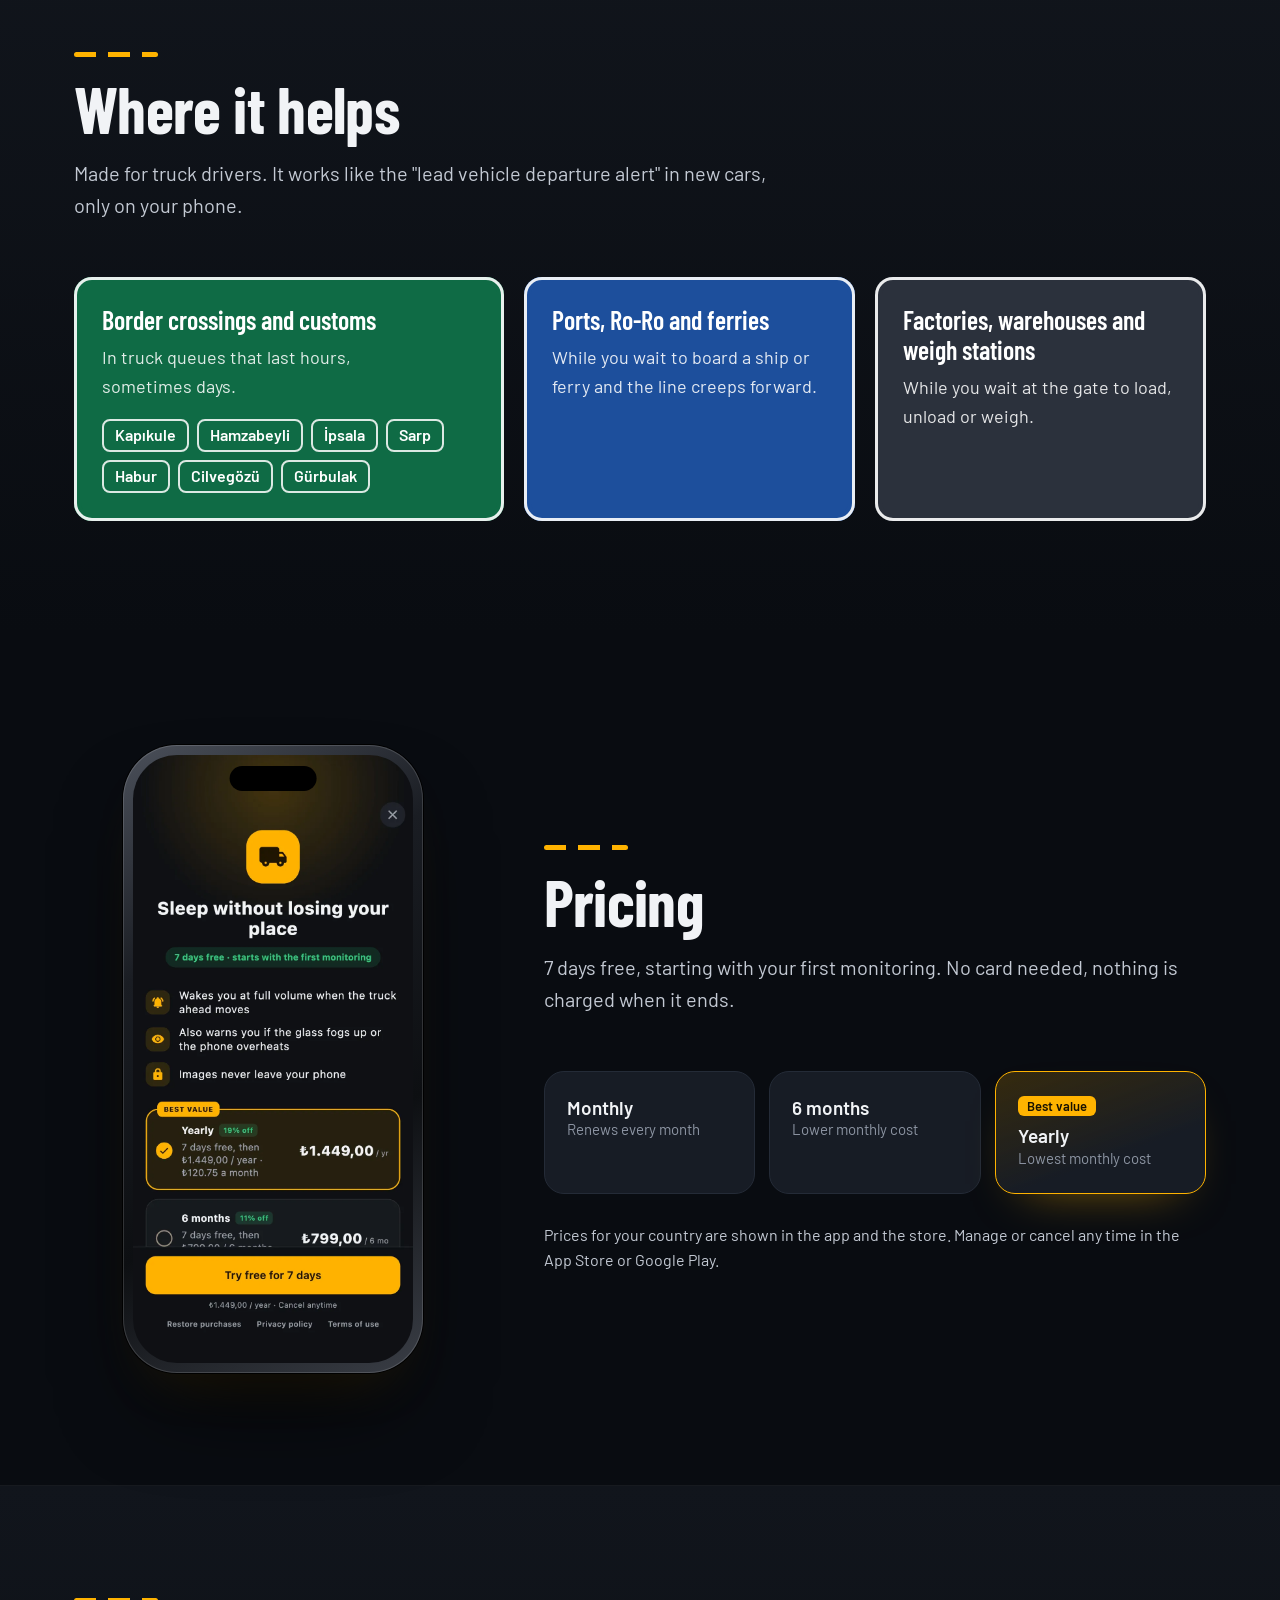
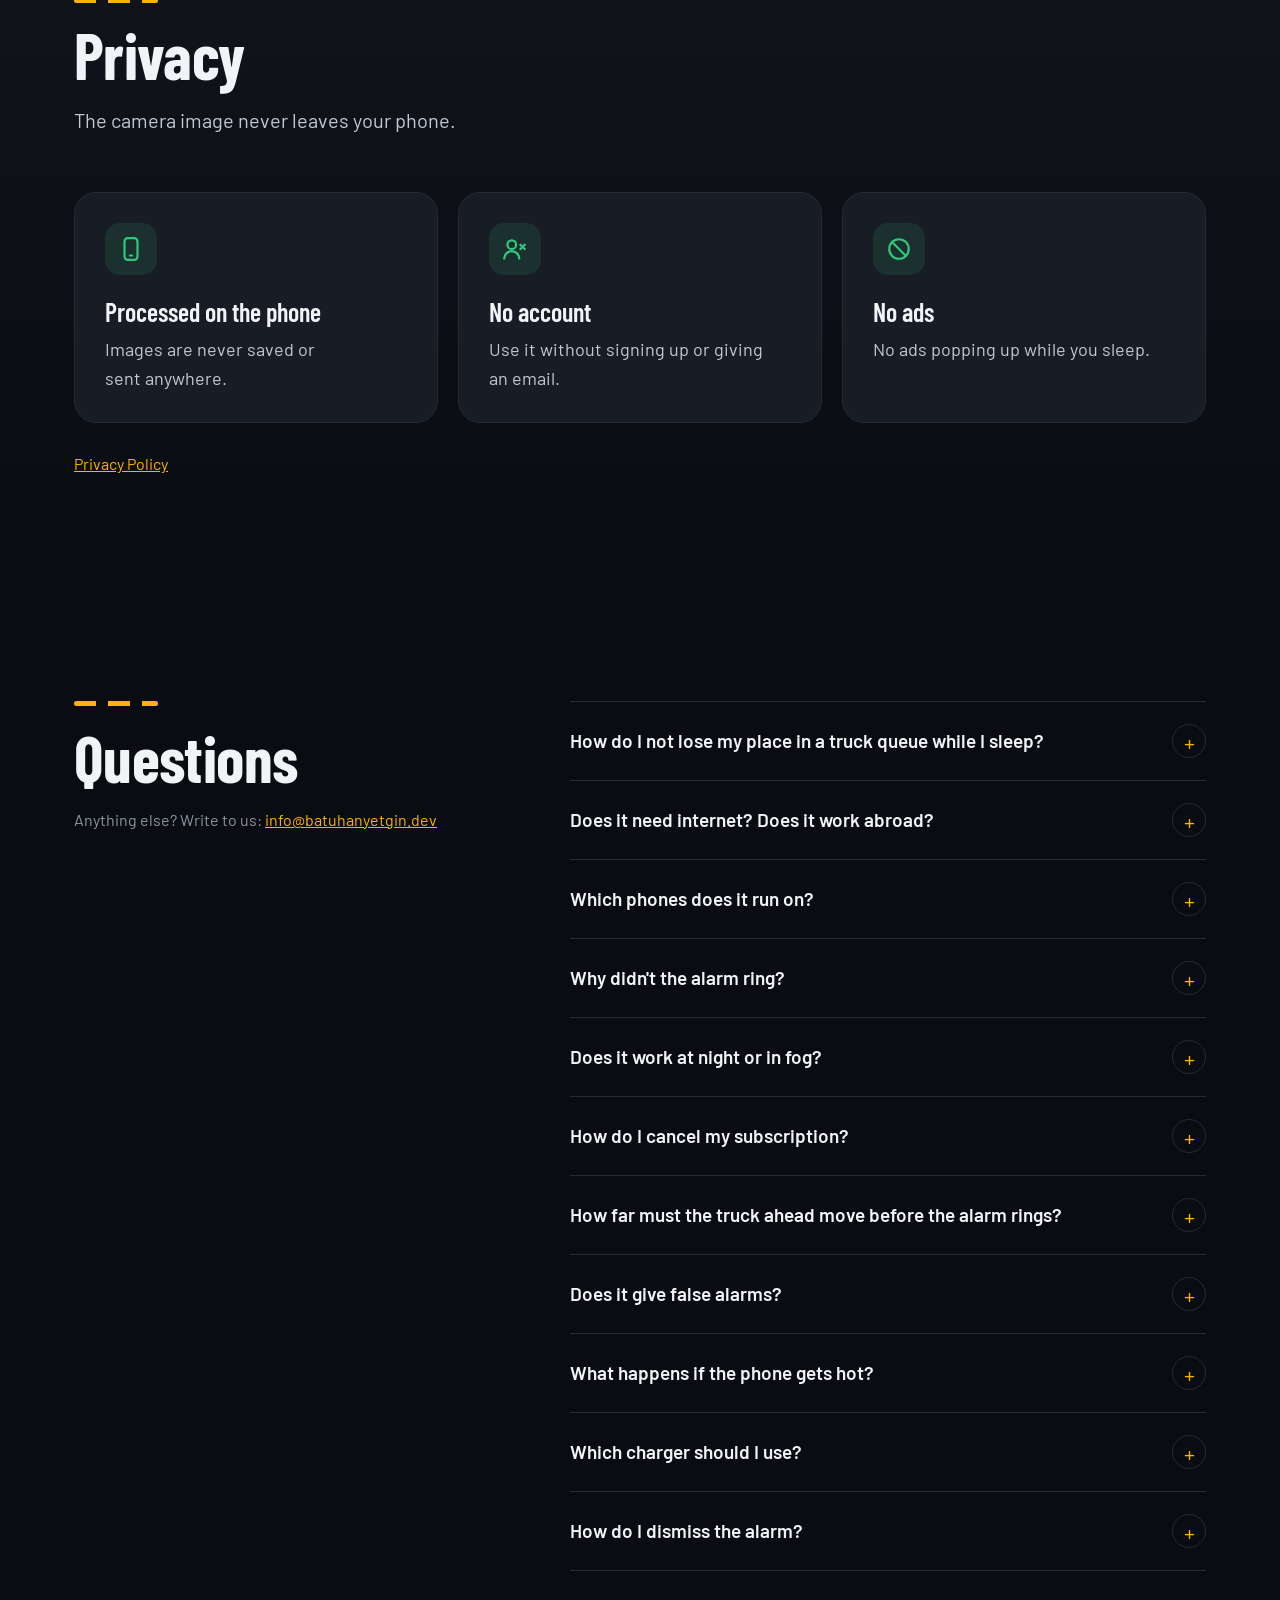
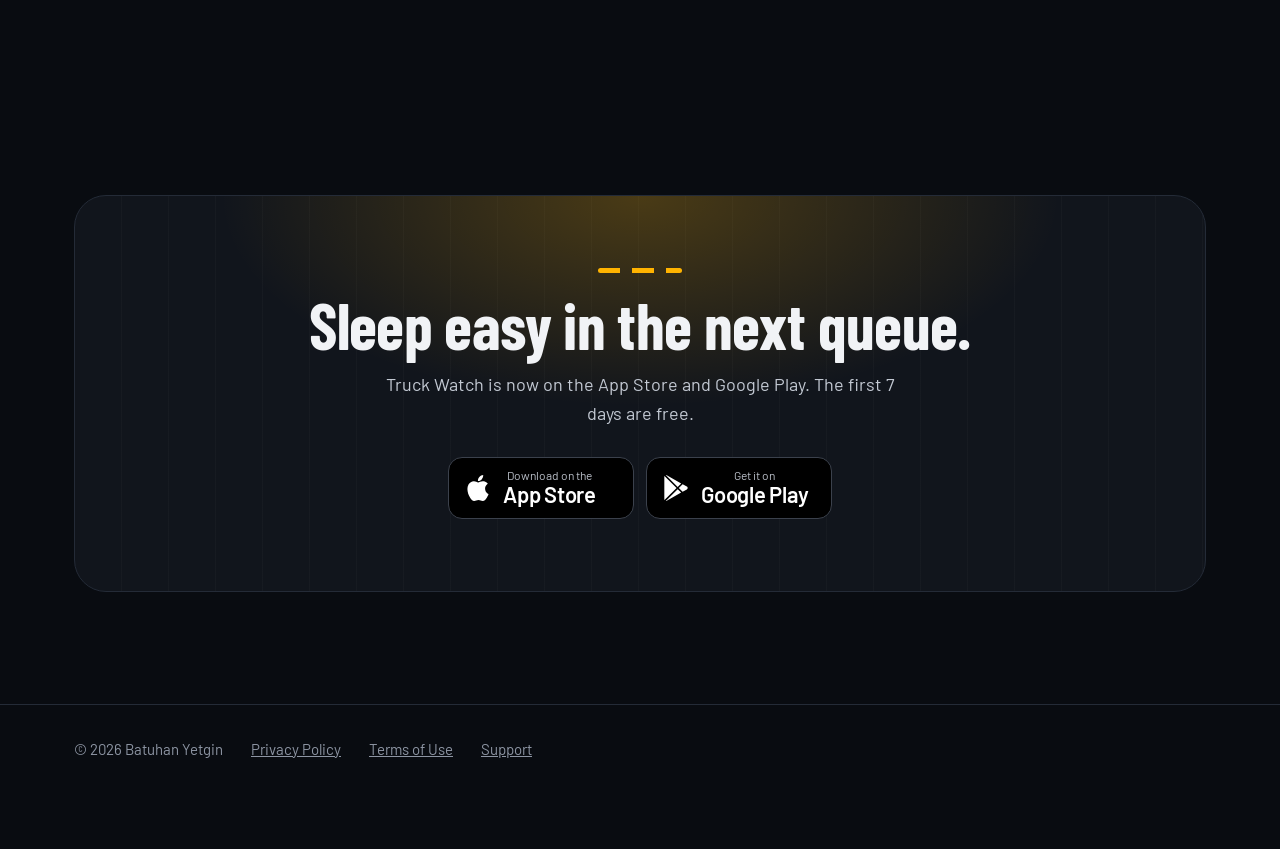
==== commit 926c21a7: "Google Play linki: rozetler yayındaki Android uygulamasına bağlandı Co-Authored-By: Claude Opus 5.5 " ====
--- a/en/index.html
+++ b/en/index.html
@@ -99,10 +99,9 @@
       <p class="eyebrow">Built for truck drivers</p>
       <h1>Sleep in the truck queue <em>without losing your place.</em></h1>
       <p class="lede">Waiting for hours at the border, the port or a factory gate? While you rest, your phone keeps an eye on the truck ahead and wakes you at full volume the moment it moves.</p>
-      <!-- Swap each span for <a class="badge" href="..."> once the app is live in that store. -->
       <div class="stores">
         <a class="badge" href="https://apps.apple.com/app/id6820950562"><svg viewBox="0 0 24 24" aria-hidden="true"><path d="M12.152 6.896c-.948 0-2.415-1.078-3.96-1.04-2.04.027-3.91 1.183-4.961 3.014-2.117 3.675-.546 9.103 1.519 12.09 1.013 1.454 2.208 3.09 3.792 3.039 1.52-.065 2.09-.987 3.935-.987 1.831 0 2.35.987 3.96.948 1.637-.026 2.676-1.48 3.676-2.948 1.156-1.688 1.636-3.325 1.662-3.415-.039-.013-3.182-1.221-3.22-4.857-.026-3.04 2.48-4.494 2.597-4.559-1.429-2.09-3.623-2.324-4.39-2.376-2-.156-3.675 1.09-4.61 1.09zM15.53 3.83c.843-1.012 1.4-2.427 1.245-3.83-1.207.052-2.662.805-3.532 1.818-.78.896-1.454 2.338-1.273 3.714 1.338.104 2.715-.688 3.559-1.701"/></svg><span><small>Download on the</small><b>App Store</b></span></a>
-        <span class="badge"><svg viewBox="0 0 24 24" aria-hidden="true"><path d="M22.018 13.298l-3.919 2.218-3.515-3.493 3.543-3.521 3.891 2.202a1.49 1.49 0 0 1 0 2.594zM1.337.924a1.486 1.486 0 0 0-.112.568v21.017c0 .217.045.419.124.6l11.155-11.087L1.337.924zm12.207 10.065l3.258-3.238L3.45.195a1.466 1.466 0 0 0-.946-.179l11.04 10.973zm0 2.067l-11 10.933c.298.036.612-.016.906-.183l13.324-7.54-3.23-3.21z"/></svg><span><small>Coming soon</small><b>Google Play</b></span></span>
+        <a class="badge" href="https://play.google.com/store/apps/details?id=com.batuhanyetgin.tirTakip&amp;hl=en"><svg viewBox="0 0 24 24" aria-hidden="true"><path d="M22.018 13.298l-3.919 2.218-3.515-3.493 3.543-3.521 3.891 2.202a1.49 1.49 0 0 1 0 2.594zM1.337.924a1.486 1.486 0 0 0-.112.568v21.017c0 .217.045.419.124.6l11.155-11.087L1.337.924zm12.207 10.065l3.258-3.238L3.45.195a1.466 1.466 0 0 0-.946-.179l11.04 10.973zm0 2.067l-11 10.933c.298.036.612-.016.906-.183l13.324-7.54-3.23-3.21z"/></svg><span><small>Get it on</small><b>Google Play</b></span></a>
       </div>
       <ul class="facts">
         <li><svg viewBox="0 0 24 24" aria-hidden="true"><path d="M5 12.5l4.5 4.5L19 7"/></svg>Works offline</li>
@@ -326,11 +325,10 @@
   <div class="wrap">
     <div class="cta">
       <h2>Sleep easy in the next queue.</h2>
-      <p>Truck Watch is now on the App Store, coming soon to Google Play. The first 7 days are free.</p>
-      <!-- Swap each span for <a class="badge" href="..."> once the app is live in that store. -->
+      <p>Truck Watch is now on the App Store and Google Play. The first 7 days are free.</p>
       <div class="stores">
         <a class="badge" href="https://apps.apple.com/app/id6820950562"><svg viewBox="0 0 24 24" aria-hidden="true"><path d="M12.152 6.896c-.948 0-2.415-1.078-3.96-1.04-2.04.027-3.91 1.183-4.961 3.014-2.117 3.675-.546 9.103 1.519 12.09 1.013 1.454 2.208 3.09 3.792 3.039 1.52-.065 2.09-.987 3.935-.987 1.831 0 2.35.987 3.96.948 1.637-.026 2.676-1.48 3.676-2.948 1.156-1.688 1.636-3.325 1.662-3.415-.039-.013-3.182-1.221-3.22-4.857-.026-3.04 2.48-4.494 2.597-4.559-1.429-2.09-3.623-2.324-4.39-2.376-2-.156-3.675 1.09-4.61 1.09zM15.53 3.83c.843-1.012 1.4-2.427 1.245-3.83-1.207.052-2.662.805-3.532 1.818-.78.896-1.454 2.338-1.273 3.714 1.338.104 2.715-.688 3.559-1.701"/></svg><span><small>Download on the</small><b>App Store</b></span></a>
-        <span class="badge"><svg viewBox="0 0 24 24" aria-hidden="true"><path d="M22.018 13.298l-3.919 2.218-3.515-3.493 3.543-3.521 3.891 2.202a1.49 1.49 0 0 1 0 2.594zM1.337.924a1.486 1.486 0 0 0-.112.568v21.017c0 .217.045.419.124.6l11.155-11.087L1.337.924zm12.207 10.065l3.258-3.238L3.45.195a1.466 1.466 0 0 0-.946-.179l11.04 10.973zm0 2.067l-11 10.933c.298.036.612-.016.906-.183l13.324-7.54-3.23-3.21z"/></svg><span><small>Coming soon</small><b>Google Play</b></span></span>
+        <a class="badge" href="https://play.google.com/store/apps/details?id=com.batuhanyetgin.tirTakip&amp;hl=en"><svg viewBox="0 0 24 24" aria-hidden="true"><path d="M22.018 13.298l-3.919 2.218-3.515-3.493 3.543-3.521 3.891 2.202a1.49 1.49 0 0 1 0 2.594zM1.337.924a1.486 1.486 0 0 0-.112.568v21.017c0 .217.045.419.124.6l11.155-11.087L1.337.924zm12.207 10.065l3.258-3.238L3.45.195a1.466 1.466 0 0 0-.946-.179l11.04 10.973zm0 2.067l-11 10.933c.298.036.612-.016.906-.183l13.324-7.54-3.23-3.21z"/></svg><span><small>Get it on</small><b>Google Play</b></span></a>
       </div>
     </div>
   </div>
